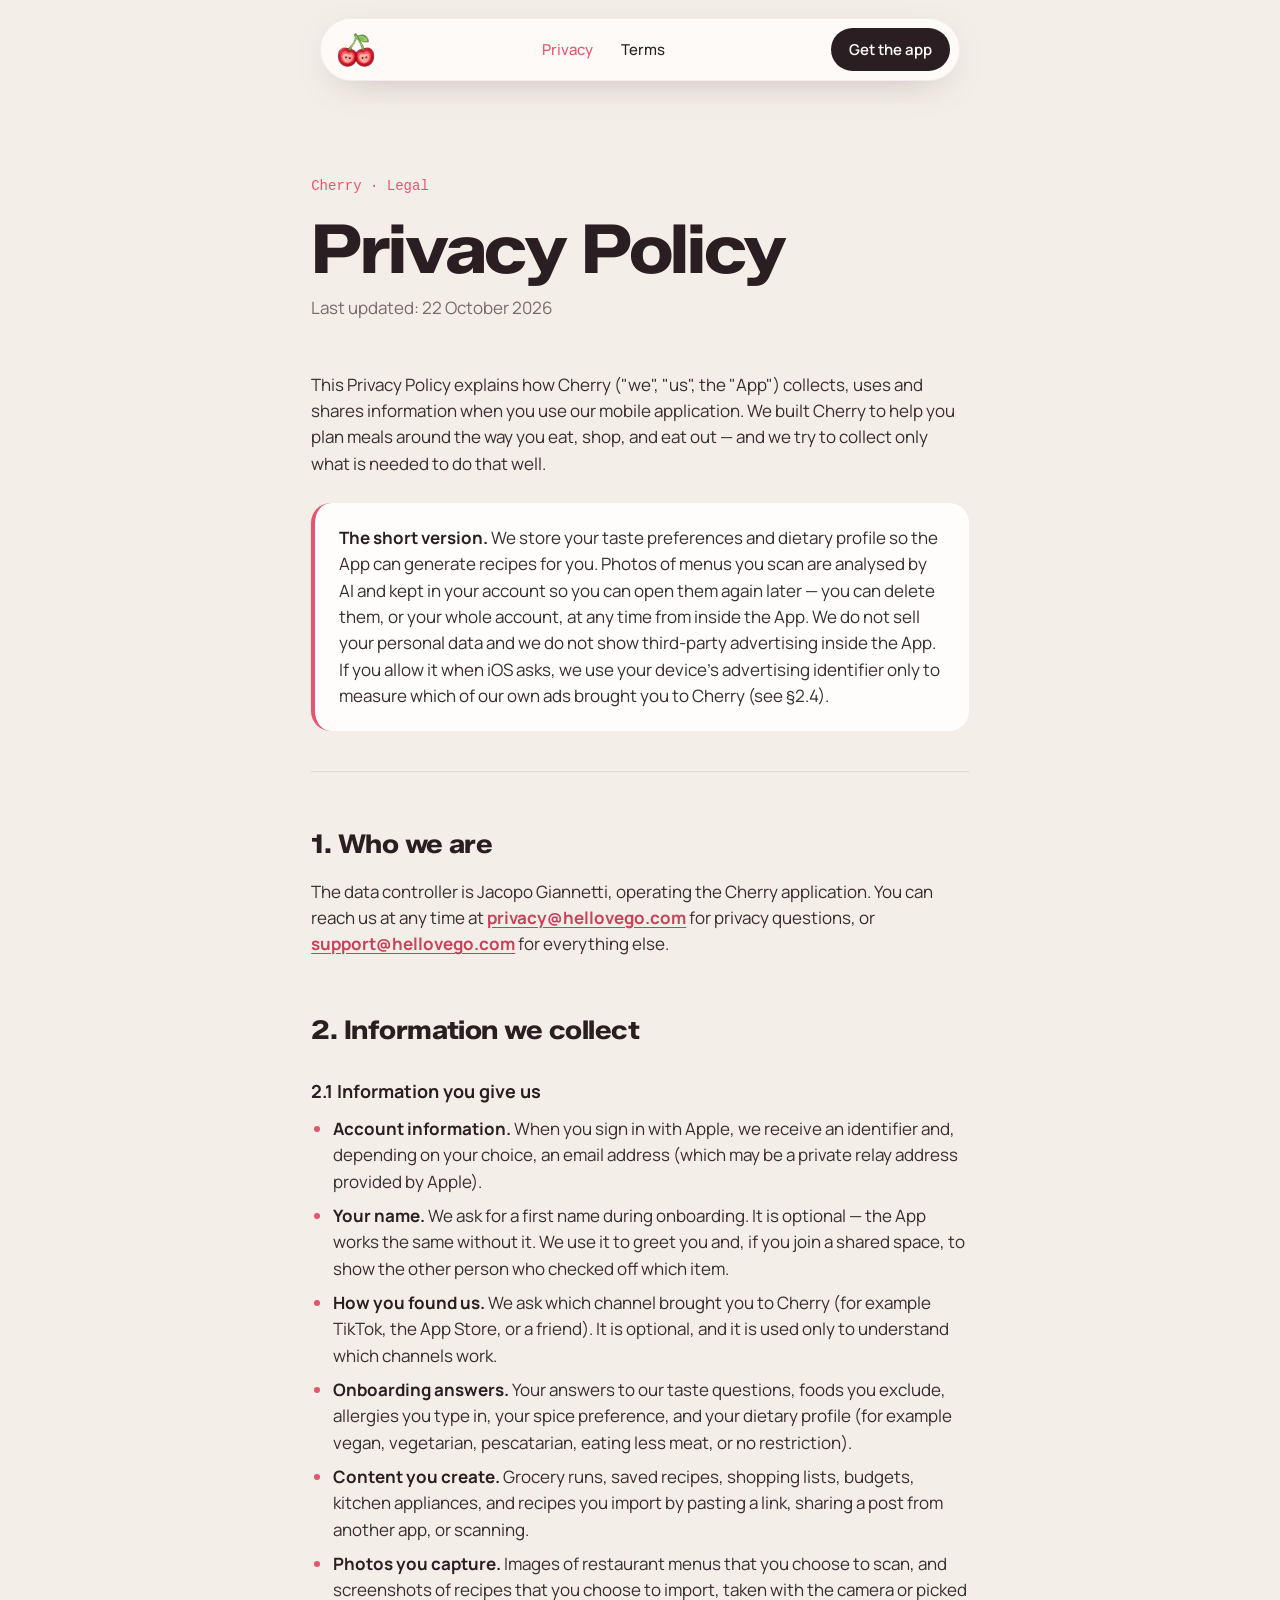
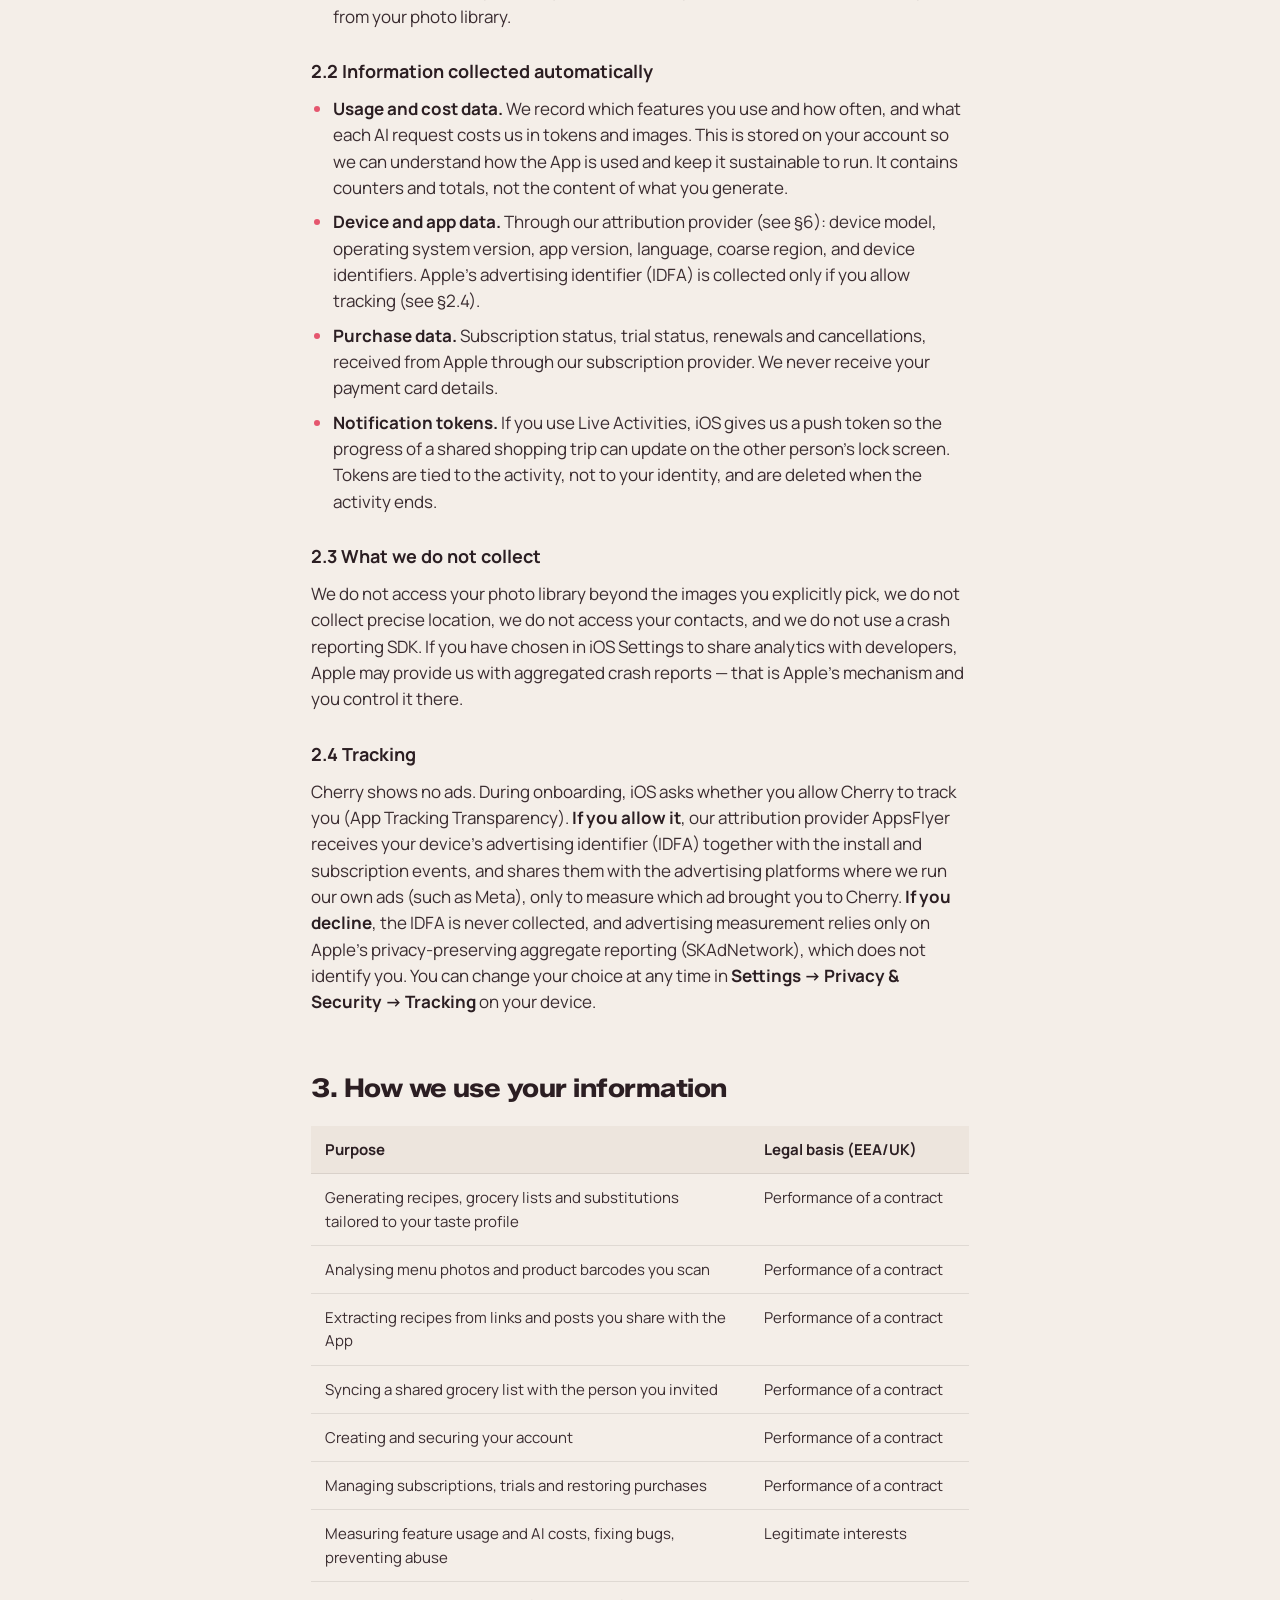
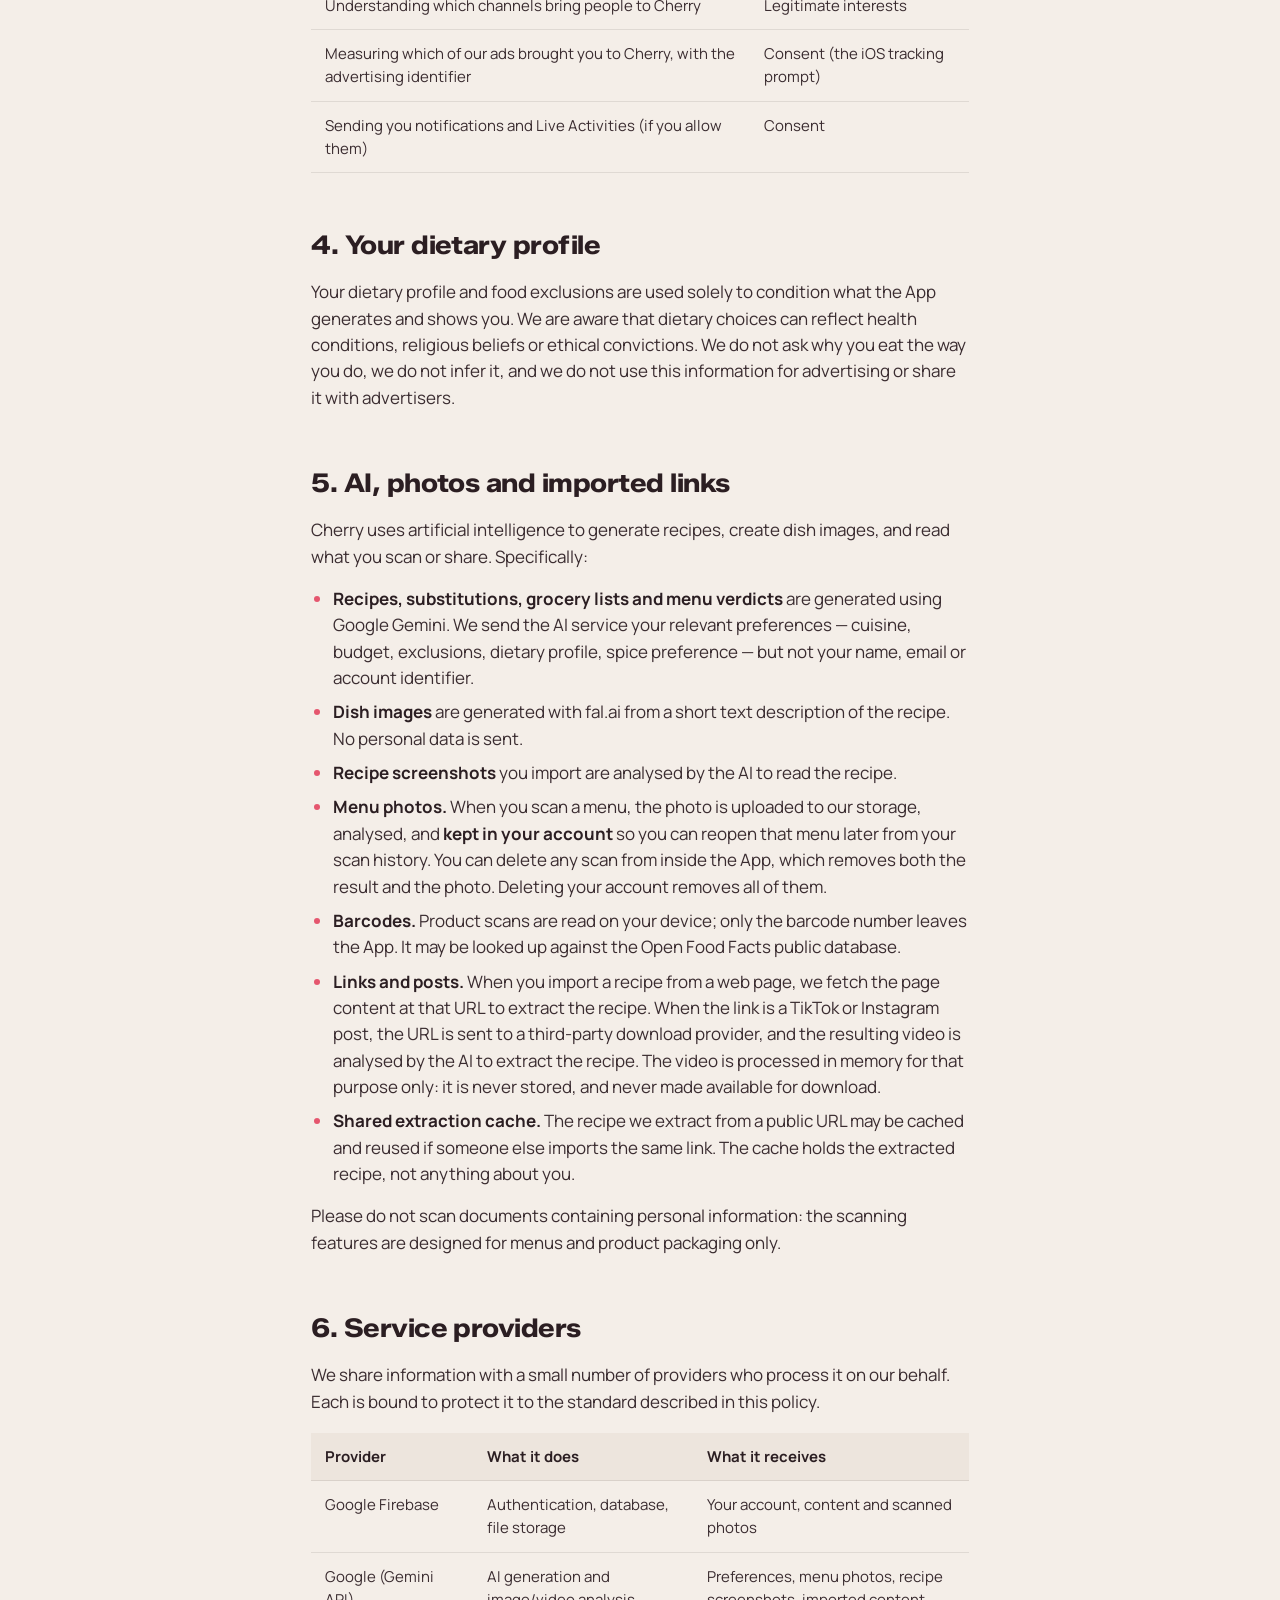
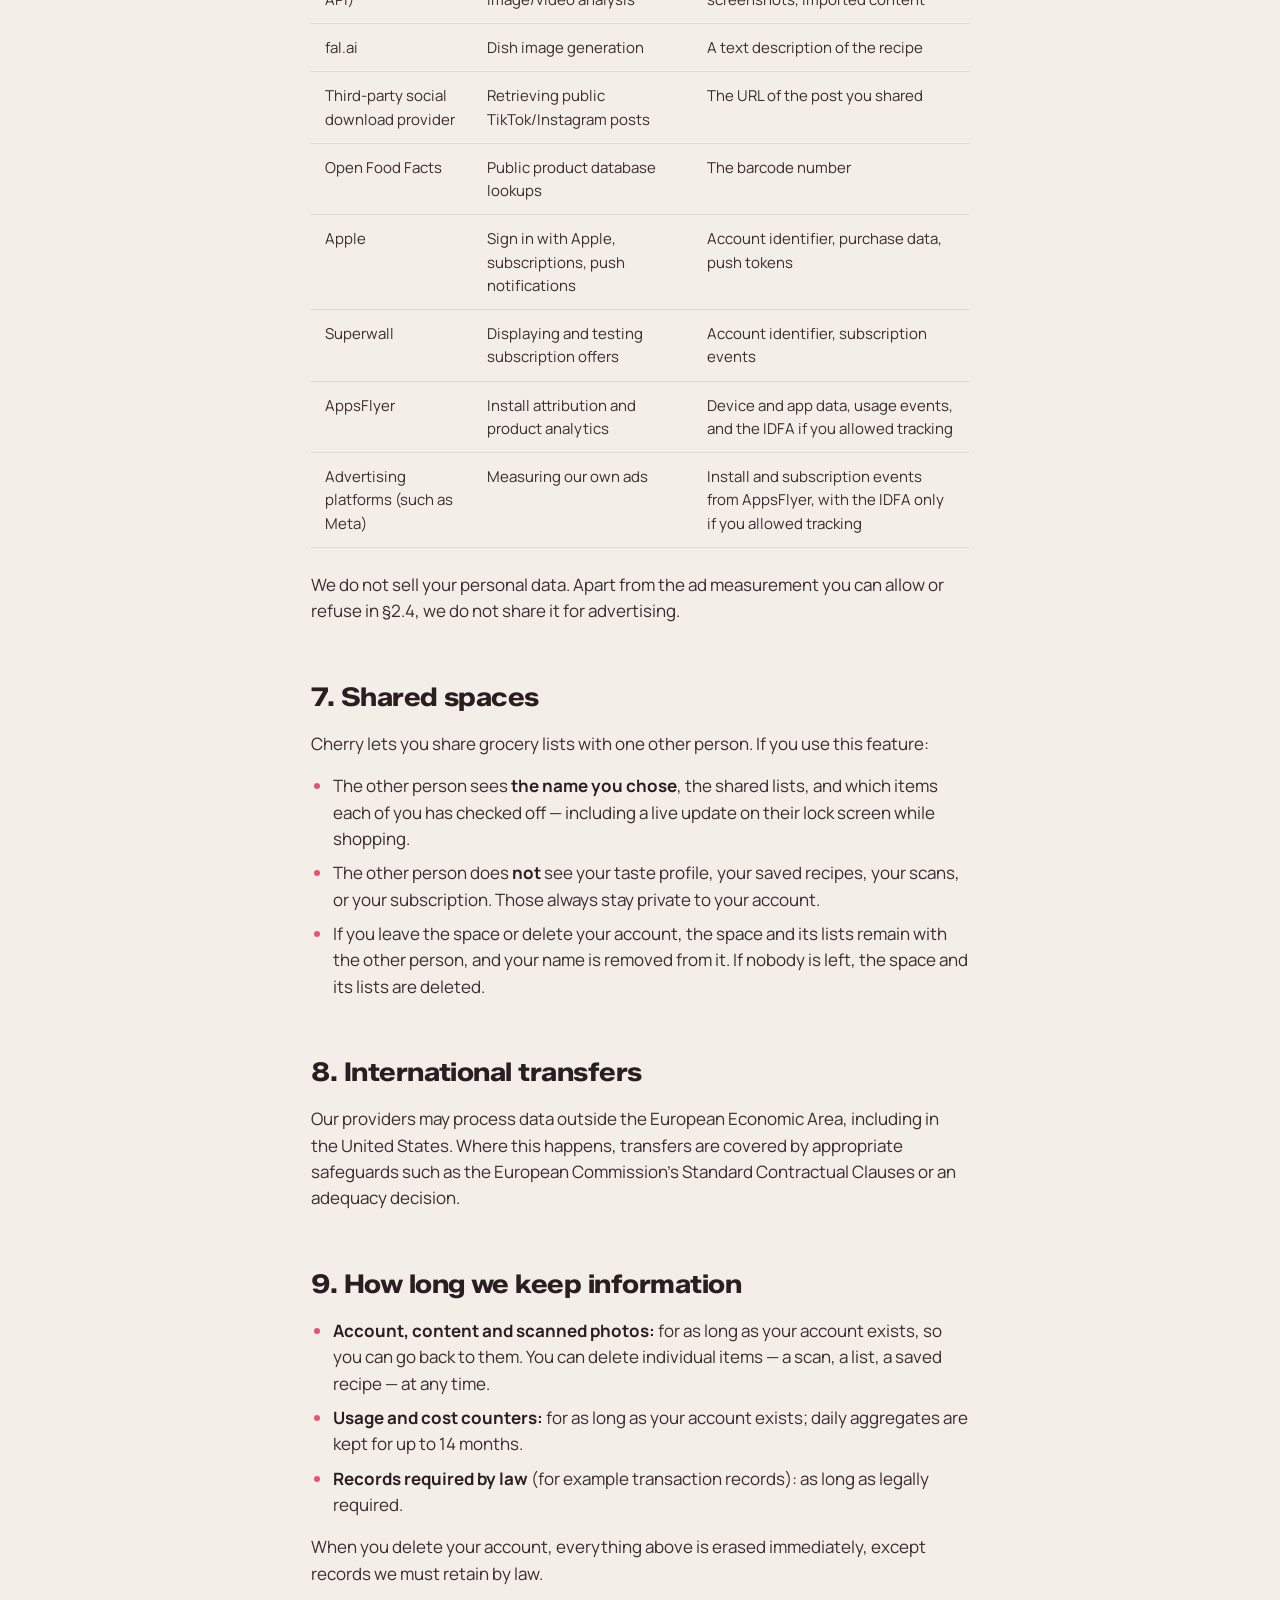
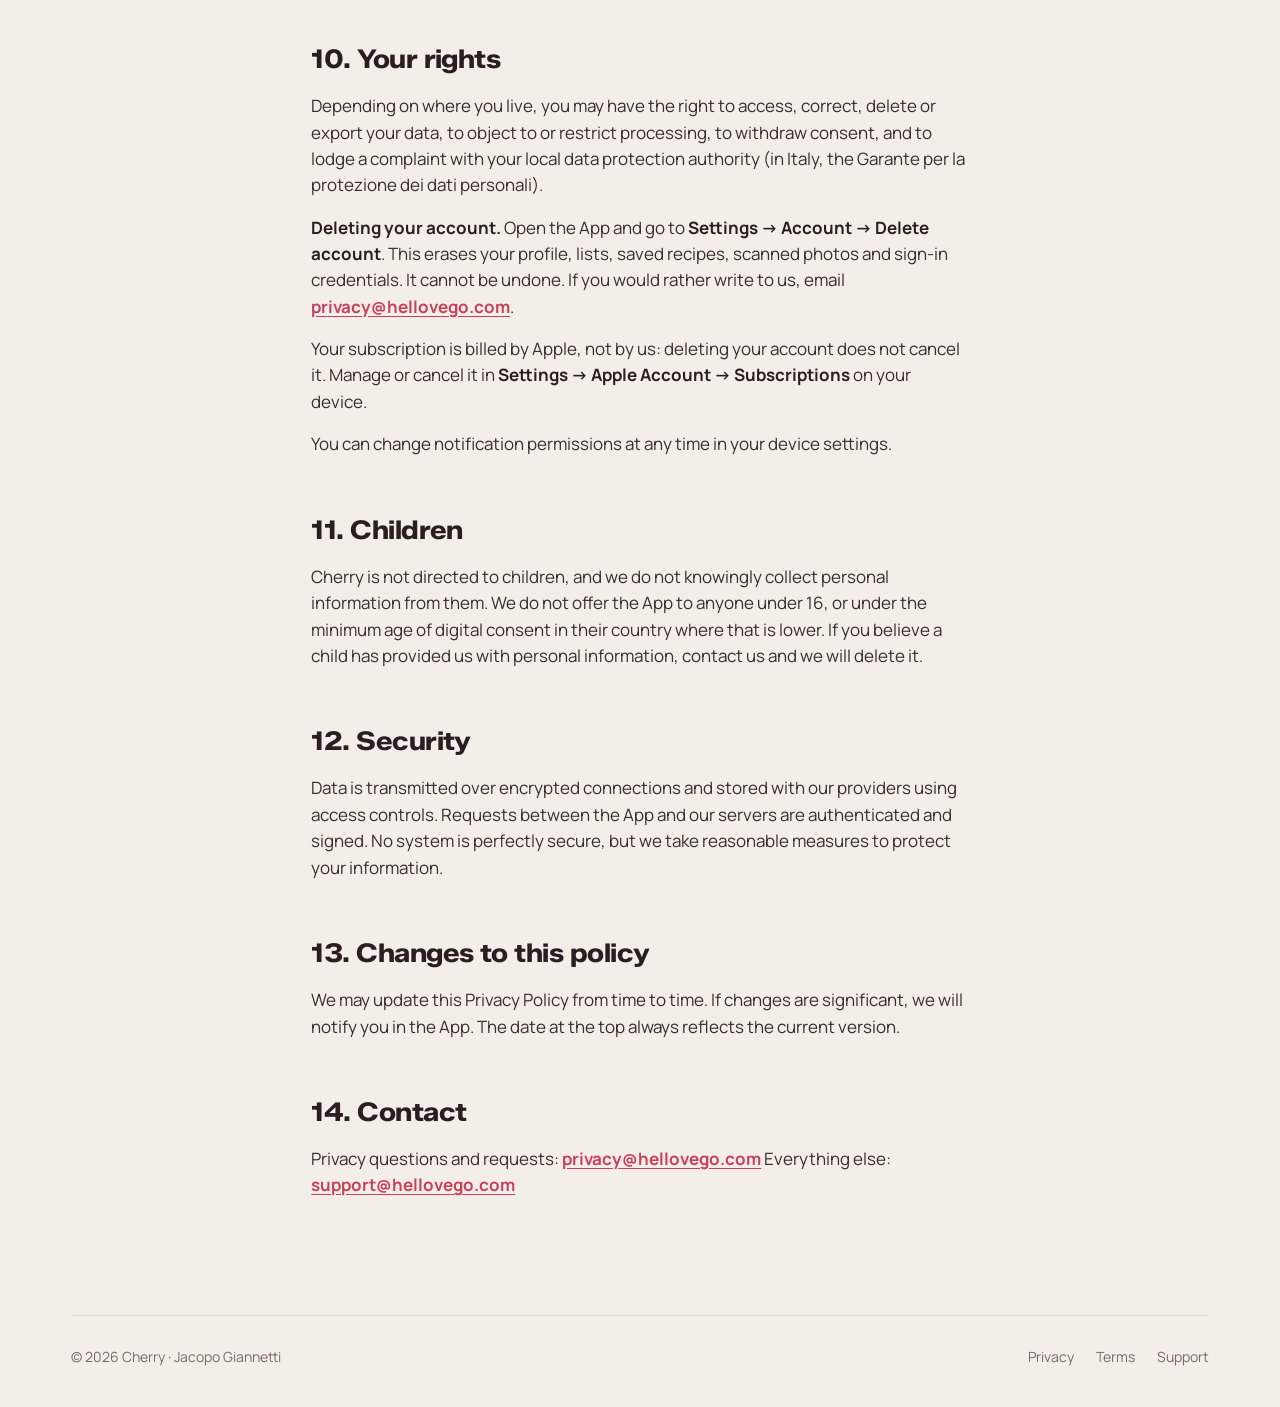
==== privacy/index.html @ acee26d6 "Privacy e termini di Cherry sul sito, con lo stile nuovo Co-authored-by: Cursor <cursoragent@cursor." ====
<!doctype html>
<html lang="en">
<head>
  <meta charset="utf-8">
  <meta name="viewport" content="width=device-width, initial-scale=1, viewport-fit=cover">
  <title>Privacy Policy — Cherry</title>
  <meta name="description" content="How Cherry collects, uses and protects your information. No ads in the app, no selling of personal data.">
  <meta name="theme-color" content="#F4EEE8">
  <link rel="icon" type="image/png" href="../assets/favicon.png">
  <link rel="apple-touch-icon" href="../assets/apple-touch-icon.png">
  <link rel="preconnect" href="https://fonts.googleapis.com">
  <link rel="preconnect" href="https://fonts.gstatic.com" crossorigin>
  <link href="https://fonts.googleapis.com/css2?family=Manrope:wght@400;500;600;700&family=Zalando+Sans+SemiExpanded:wght@600;700&display=swap" rel="stylesheet">
  <link rel="stylesheet" href="../styles.css">
</head>
<body class="legal-page">
  <header class="nav is-compact is-static">
    <a class="nav__brand" href="../" aria-label="Cherry, home">
      <img src="../assets/mascot.png" alt="" width="40" height="40">
    </a>
    <nav class="nav__links nav__links--always" aria-label="Legal">
      <a href="../privacy/" aria-current="page">Privacy</a>
      <a href="../terms/">Terms</a>
    </nav>
    <a class="btn btn--ink btn--sm" href="https://apps.apple.com/app/id6822337167">Get the app</a>
  </header>

  <main class="legal">
    <span class="legal__kicker">Cherry · Legal</span>
    <h1 class="h1">Privacy Policy</h1>
    <p class="legal__updated">Last updated: 22 October 2026</p>
    <div class="prose">
<p>This Privacy Policy explains how Cherry ("we", "us", the "App") collects, uses and shares information when you use our mobile application. We built Cherry to help you plan meals around the way you eat, shop, and eat out — and we try to collect only what is needed to do that well.</p>
<div class="callout"><strong>The short version.</strong> We store your taste preferences and dietary profile so the App can generate recipes for you. Photos of menus you scan are analysed by AI and kept in your account so you can open them again later — you can delete them, or your whole account, at any time from inside the App. We do not sell your personal data and we do not show third-party advertising inside the App. If you allow it when iOS asks, we use your device's advertising identifier only to measure which of our own ads brought you to Cherry (see §2.4).</div>
<hr>
<h2 id="1-who-we-are">1. Who we are</h2>
<p>The data controller is Jacopo Giannetti, operating the Cherry application. You can reach us at any time at <strong><a href="mailto:privacy@hellovego.com">privacy@hellovego.com</a></strong> for privacy questions, or <strong><a href="mailto:support@hellovego.com">support@hellovego.com</a></strong> for everything else.</p>
<h2 id="2-information-we-collect">2. Information we collect</h2>
<h3>2.1 Information you give us</h3>
<ul><li><strong>Account information.</strong> When you sign in with Apple, we receive an identifier and, depending on your choice, an email address (which may be a private relay address provided by Apple).</li><li><strong>Your name.</strong> We ask for a first name during onboarding. It is optional — the App works the same without it. We use it to greet you and, if you join a shared space, to show the other person who checked off which item.</li><li><strong>How you found us.</strong> We ask which channel brought you to Cherry (for example TikTok, the App Store, or a friend). It is optional, and it is used only to understand which channels work.</li><li><strong>Onboarding answers.</strong> Your answers to our taste questions, foods you exclude, allergies you type in, your spice preference, and your dietary profile (for example vegan, vegetarian, pescatarian, eating less meat, or no restriction).</li><li><strong>Content you create.</strong> Grocery runs, saved recipes, shopping lists, budgets, kitchen appliances, and recipes you import by pasting a link, sharing a post from another app, or scanning.</li><li><strong>Photos you capture.</strong> Images of restaurant menus that you choose to scan, and screenshots of recipes that you choose to import, taken with the camera or picked from your photo library.</li></ul>
<h3>2.2 Information collected automatically</h3>
<ul><li><strong>Usage and cost data.</strong> We record which features you use and how often, and what each AI request costs us in tokens and images. This is stored on your account so we can understand how the App is used and keep it sustainable to run. It contains counters and totals, not the content of what you generate.</li><li><strong>Device and app data.</strong> Through our attribution provider (see §6): device model, operating system version, app version, language, coarse region, and device identifiers. Apple's advertising identifier (IDFA) is collected only if you allow tracking (see §2.4).</li><li><strong>Purchase data.</strong> Subscription status, trial status, renewals and cancellations, received from Apple through our subscription provider. We never receive your payment card details.</li><li><strong>Notification tokens.</strong> If you use Live Activities, iOS gives us a push token so the progress of a shared shopping trip can update on the other person's lock screen. Tokens are tied to the activity, not to your identity, and are deleted when the activity ends.</li></ul>
<h3>2.3 What we do not collect</h3>
<p>We do not access your photo library beyond the images you explicitly pick, we do not collect precise location, we do not access your contacts, and we do not use a crash reporting SDK. If you have chosen in iOS Settings to share analytics with developers, Apple may provide us with aggregated crash reports — that is Apple's mechanism and you control it there.</p>
<h3>2.4 Tracking</h3>
<p>Cherry shows no ads. During onboarding, iOS asks whether you allow Cherry to track you (App Tracking Transparency). <strong>If you allow it</strong>, our attribution provider AppsFlyer receives your device's advertising identifier (IDFA) together with the install and subscription events, and shares them with the advertising platforms where we run our own ads (such as Meta), only to measure which ad brought you to Cherry. <strong>If you decline</strong>, the IDFA is never collected, and advertising measurement relies only on Apple's privacy-preserving aggregate reporting (SKAdNetwork), which does not identify you. You can change your choice at any time in <strong>Settings → Privacy &amp; Security → Tracking</strong> on your device.</p>
<h2 id="3-how-we-use-your-information">3. How we use your information</h2>
<table><thead><tr><th>Purpose</th><th>Legal basis (EEA/UK)</th></tr></thead><tbody><tr><td>Generating recipes, grocery lists and substitutions tailored to your taste profile</td><td>Performance of a contract</td></tr><tr><td>Analysing menu photos and product barcodes you scan</td><td>Performance of a contract</td></tr><tr><td>Extracting recipes from links and posts you share with the App</td><td>Performance of a contract</td></tr><tr><td>Syncing a shared grocery list with the person you invited</td><td>Performance of a contract</td></tr><tr><td>Creating and securing your account</td><td>Performance of a contract</td></tr><tr><td>Managing subscriptions, trials and restoring purchases</td><td>Performance of a contract</td></tr><tr><td>Measuring feature usage and AI costs, fixing bugs, preventing abuse</td><td>Legitimate interests</td></tr><tr><td>Understanding which channels bring people to Cherry</td><td>Legitimate interests</td></tr><tr><td>Measuring which of our ads brought you to Cherry, with the advertising identifier</td><td>Consent (the iOS tracking prompt)</td></tr><tr><td>Sending you notifications and Live Activities (if you allow them)</td><td>Consent</td></tr></tbody></table>
<h2 id="4-your-dietary-profile">4. Your dietary profile</h2>
<p>Your dietary profile and food exclusions are used solely to condition what the App generates and shows you. We are aware that dietary choices can reflect health conditions, religious beliefs or ethical convictions. We do not ask why you eat the way you do, we do not infer it, and we do not use this information for advertising or share it with advertisers.</p>
<h2 id="5-ai-photos-and-imported-links">5. AI, photos and imported links</h2>
<p>Cherry uses artificial intelligence to generate recipes, create dish images, and read what you scan or share. Specifically:</p>
<ul><li><strong>Recipes, substitutions, grocery lists and menu verdicts</strong> are generated using Google Gemini. We send the AI service your relevant preferences — cuisine, budget, exclusions, dietary profile, spice preference — but not your name, email or account identifier.</li><li><strong>Dish images</strong> are generated with fal.ai from a short text description of the recipe. No personal data is sent.</li><li><strong>Recipe screenshots</strong> you import are analysed by the AI to read the recipe.</li><li><strong>Menu photos.</strong> When you scan a menu, the photo is uploaded to our storage, analysed, and <strong>kept in your account</strong> so you can reopen that menu later from your scan history. You can delete any scan from inside the App, which removes both the result and the photo. Deleting your account removes all of them.</li><li><strong>Barcodes.</strong> Product scans are read on your device; only the barcode number leaves the App. It may be looked up against the Open Food Facts public database.</li><li><strong>Links and posts.</strong> When you import a recipe from a web page, we fetch the page content at that URL to extract the recipe. When the link is a TikTok or Instagram post, the URL is sent to a third-party download provider, and the resulting video is analysed by the AI to extract the recipe. The video is processed in memory for that purpose only: it is never stored, and never made available for download.</li><li><strong>Shared extraction cache.</strong> The recipe we extract from a public URL may be cached and reused if someone else imports the same link. The cache holds the extracted recipe, not anything about you.</li></ul>
<p>Please do not scan documents containing personal information: the scanning features are designed for menus and product packaging only.</p>
<h2 id="6-service-providers">6. Service providers</h2>
<p>We share information with a small number of providers who process it on our behalf. Each is bound to protect it to the standard described in this policy.</p>
<table><thead><tr><th>Provider</th><th>What it does</th><th>What it receives</th></tr></thead><tbody><tr><td>Google Firebase</td><td>Authentication, database, file storage</td><td>Your account, content and scanned photos</td></tr><tr><td>Google (Gemini API)</td><td>AI generation and image/video analysis</td><td>Preferences, menu photos, recipe screenshots, imported content</td></tr><tr><td>fal.ai</td><td>Dish image generation</td><td>A text description of the recipe</td></tr><tr><td>Third-party social download provider</td><td>Retrieving public TikTok/Instagram posts</td><td>The URL of the post you shared</td></tr><tr><td>Open Food Facts</td><td>Public product database lookups</td><td>The barcode number</td></tr><tr><td>Apple</td><td>Sign in with Apple, subscriptions, push notifications</td><td>Account identifier, purchase data, push tokens</td></tr><tr><td>Superwall</td><td>Displaying and testing subscription offers</td><td>Account identifier, subscription events</td></tr><tr><td>AppsFlyer</td><td>Install attribution and product analytics</td><td>Device and app data, usage events, and the IDFA if you allowed tracking</td></tr><tr><td>Advertising platforms (such as Meta)</td><td>Measuring our own ads</td><td>Install and subscription events from AppsFlyer, with the IDFA only if you allowed tracking</td></tr></tbody></table>
<p>We do not sell your personal data. Apart from the ad measurement you can allow or refuse in §2.4, we do not share it for advertising.</p>
<h2 id="7-shared-spaces">7. Shared spaces</h2>
<p>Cherry lets you share grocery lists with one other person. If you use this feature:</p>
<ul><li>The other person sees <strong>the name you chose</strong>, the shared lists, and which items each of you has checked off — including a live update on their lock screen while shopping.</li><li>The other person does <strong>not</strong> see your taste profile, your saved recipes, your scans, or your subscription. Those always stay private to your account.</li><li>If you leave the space or delete your account, the space and its lists remain with the other person, and your name is removed from it. If nobody is left, the space and its lists are deleted.</li></ul>
<h2 id="8-international-transfers">8. International transfers</h2>
<p>Our providers may process data outside the European Economic Area, including in the United States. Where this happens, transfers are covered by appropriate safeguards such as the European Commission's Standard Contractual Clauses or an adequacy decision.</p>
<h2 id="9-how-long-we-keep-information">9. How long we keep information</h2>
<ul><li><strong>Account, content and scanned photos:</strong> for as long as your account exists, so you can go back to them. You can delete individual items — a scan, a list, a saved recipe — at any time.</li><li><strong>Usage and cost counters:</strong> for as long as your account exists; daily aggregates are kept for up to 14 months.</li><li><strong>Records required by law</strong> (for example transaction records): as long as legally required.</li></ul>
<p>When you delete your account, everything above is erased immediately, except records we must retain by law.</p>
<h2 id="10-your-rights">10. Your rights</h2>
<p>Depending on where you live, you may have the right to access, correct, delete or export your data, to object to or restrict processing, to withdraw consent, and to lodge a complaint with your local data protection authority (in Italy, the Garante per la protezione dei dati personali).</p>
<p><strong>Deleting your account.</strong> Open the App and go to <strong>Settings → Account → Delete account</strong>. This erases your profile, lists, saved recipes, scanned photos and sign-in credentials. It cannot be undone. If you would rather write to us, email <strong><a href="mailto:privacy@hellovego.com">privacy@hellovego.com</a></strong>.</p>
<p>Your subscription is billed by Apple, not by us: deleting your account does not cancel it. Manage or cancel it in <strong>Settings → Apple Account → Subscriptions</strong> on your device.</p>
<p>You can change notification permissions at any time in your device settings.</p>
<h2 id="11-children">11. Children</h2>
<p>Cherry is not directed to children, and we do not knowingly collect personal information from them. We do not offer the App to anyone under 16, or under the minimum age of digital consent in their country where that is lower. If you believe a child has provided us with personal information, contact us and we will delete it.</p>
<h2 id="12-security">12. Security</h2>
<p>Data is transmitted over encrypted connections and stored with our providers using access controls. Requests between the App and our servers are authenticated and signed. No system is perfectly secure, but we take reasonable measures to protect your information.</p>
<h2 id="13-changes-to-this-policy">13. Changes to this policy</h2>
<p>We may update this Privacy Policy from time to time. If changes are significant, we will notify you in the App. The date at the top always reflects the current version.</p>
<h2 id="14-contact">14. Contact</h2>
<p>Privacy questions and requests: <strong><a href="mailto:privacy@hellovego.com">privacy@hellovego.com</a></strong> Everything else: <strong><a href="mailto:support@hellovego.com">support@hellovego.com</a></strong></p>
    </div>
  </main>

  <footer class="footer">
    <div class="footer__bottom footer__bottom--line">
      <span>© 2026 Cherry · Jacopo Giannetti</span>
      <nav aria-label="Legal">
        <a href="../privacy/">Privacy</a>
        <a href="../terms/">Terms</a>
        <a href="mailto:support@hellovego.com">Support</a>
      </nav>
    </div>
  </footer>
</body>
</html>
---- styles.css ----
/* Cherry: palette dell'app (Theme.swift), impaginazione pulita. */
:root {
  --paper: #F4EEE8;
  --paper-2: #EDE5DD;
  --white: #FFFDFB;
  --ink: #2B1E22;
  --ink-2: #3A2C30;
  --subtle: #7A686C;
  --line: rgba(43, 30, 34, .1);
  --cherry: #E5566E;
  --cherry-deep: #C9405A;
  --blush: #F8D9DC;
  --coral: #F4B3B6;
  --fit: #4FA36F;
  --fit-wash: #E3F2E8;
  --amber: #EE9A62;
  --butter: #FDE8D6;

  --display: "Zalando Sans SemiExpanded", "Manrope", ui-sans-serif, system-ui, sans-serif;
  --body: "Manrope", ui-sans-serif, system-ui, sans-serif;
  --mono: ui-monospace, "SF Mono", Menlo, monospace;

  /* Una curva per quasi tutto: entra veloce, atterra piano. */
  --ease: cubic-bezier(.2, .7, .1, 1);
  --ease-io: cubic-bezier(.65, 0, .35, 1);
  --quick: .25s;
  --std: .6s;
  --slow: 1s;

  --radius: 28px;
  --pad: clamp(20px, 4vw, 56px);
  --max: 1240px;
}

*, *::before, *::after { box-sizing: border-box; }
html { -webkit-text-size-adjust: 100%; }
html.lenis, html.lenis body { height: auto; }
.lenis.lenis-smooth { scroll-behavior: auto !important; }
body {
  margin: 0;
  background: var(--paper);
  color: var(--ink);
  font: 400 17px/1.55 var(--body);
  -webkit-font-smoothing: antialiased;
  overflow-x: hidden;
}
img { display: block; max-width: 100%; }
a { color: inherit; text-decoration: none; }
button { font: inherit; color: inherit; background: none; border: 0; cursor: pointer; }
ol, ul { list-style: none; margin: 0; padding: 0; }
h1, h2, h3, p, figure { margin: 0; }

.skip { position: absolute; left: -999px; top: 8px; background: var(--ink); color: var(--white); padding: 8px 14px; border-radius: 10px; z-index: 100; }
.skip:focus { left: 8px; }

/* ---------- tipografia ---------- */
.h1, .hero__title, .closer__title {
  font-family: var(--display);
  font-weight: 700;
  letter-spacing: -.035em;
  line-height: 1.02;
}
.h1 { font-size: clamp(38px, 5.6vw, 80px); }
.h2 { font-family: var(--display); font-weight: 700; letter-spacing: -.03em; line-height: 1.08; font-size: clamp(28px, 3.4vw, 48px); }

/* Testo spezzato in parole: ogni parola sale da dietro una maschera. */
[data-split] .w { display: inline-block; overflow: hidden; vertical-align: top; padding-bottom: .08em; margin-bottom: -.08em; }
[data-split] .w > span {
  display: inline-block;
  transform: translateY(105%);
  transition: transform var(--slow) var(--ease);
  transition-delay: calc(var(--i, 0) * 45ms + var(--d, 0s));
}
[data-split].is-in .w > span { transform: none; }

.reveal { opacity: 0; transform: translateY(28px); transition: opacity var(--std) var(--ease), transform var(--slow) var(--ease); transition-delay: var(--d, 0s); }
.reveal.is-in { opacity: 1; transform: none; }

/* ---------- bottoni ---------- */
.btn { display: inline-flex; align-items: center; gap: 8px; border-radius: 999px; font-weight: 600; transition: transform var(--quick) var(--ease), background var(--quick); }
.btn--ink { background: var(--ink); color: var(--white); }
.btn--ink:hover { background: var(--cherry); }
.btn--sm { padding: 10px 18px; font-size: 15px; }
.btn:active, .store:active { transform: scale(.97); }

.store {
  display: inline-flex; align-items: center; gap: 10px;
  background: var(--ink); color: var(--white);
  padding: 12px 22px 12px 18px; border-radius: 16px;
  transition: transform var(--quick) var(--ease), box-shadow var(--quick) var(--ease);
  box-shadow: 0 10px 30px -12px rgba(43, 30, 34, .55);
}
.store:hover { transform: translateY(-2px); box-shadow: 0 16px 36px -14px rgba(43, 30, 34, .6); }
.store svg { width: 26px; height: 26px; }
.store span { display: flex; flex-direction: column; font-weight: 700; font-size: 19px; line-height: 1.05; letter-spacing: -.01em; }
.store small { font-weight: 500; font-size: 11px; letter-spacing: .02em; opacity: .8; }
.store--light { background: var(--white); color: var(--ink); }
.store--sm { padding: 9px 16px 9px 13px; border-radius: 13px; }
.store--sm span { font-size: 16px; }

.link-arrow { font-weight: 600; display: inline-flex; gap: 8px; align-items: center; }
.link-arrow span { transition: transform var(--quick) var(--ease); }
.link-arrow:hover span { transform: translateX(4px); }

/* ---------- nav ---------- */
.nav {
  position: fixed; z-index: 50; top: 18px; left: 50%;
  width: min(calc(100% - 28px), var(--max));
  transform: translateX(-50%);
  display: flex; align-items: center; justify-content: space-between; gap: 18px;
  padding: 10px 10px 10px 16px;
  border-radius: 999px;
  transition: width .7s var(--ease), background .4s, box-shadow .4s, padding .5s var(--ease), transform .5s var(--ease);
}
.nav.is-compact {
  width: min(calc(100% - 28px), 640px);
  background: rgba(255, 253, 251, .82);
  -webkit-backdrop-filter: blur(16px) saturate(1.4);
  backdrop-filter: blur(16px) saturate(1.4);
  box-shadow: 0 10px 40px -18px rgba(43, 30, 34, .35), inset 0 0 0 1px rgba(43, 30, 34, .05);
}
.nav.is-hidden { transform: translate(-50%, -140%); }
.nav__brand { display: flex; align-items: center; gap: 10px; }
.nav__brand img { width: 40px; height: 40px; transition: transform .6s var(--ease); }
.nav__brand:hover img { transform: rotate(-10deg) scale(1.06); }
.nav__word {
  font-family: var(--display); font-weight: 700; font-size: 26px; letter-spacing: -.04em; color: var(--cherry);
  display: inline-block; overflow: hidden; white-space: nowrap; max-width: 140px;
  transition: max-width .6s var(--ease), opacity .4s;
}
.nav.is-compact .nav__word { max-width: 0; opacity: 0; }
.nav__links { display: flex; gap: 28px; font-weight: 500; font-size: 15px; }
.nav__links a { position: relative; }
.nav__links a::after { content: ""; position: absolute; left: 0; right: 0; bottom: -4px; height: 2px; border-radius: 2px; background: var(--cherry); transform: scaleX(0); transform-origin: right; transition: transform .35s var(--ease); }
.nav__links a:hover::after { transform: scaleX(1); transform-origin: left; }

/* ---------- hero ---------- */
.hero {
  position: relative;
  padding: clamp(130px, 18vh, 190px) var(--pad) 0;
  background: linear-gradient(180deg, #F2A5AF 0%, #F6C6C6 32%, #F7DCD6 58%, var(--paper) 86%);
  overflow: hidden;
}
.hero__pixels { position: absolute; inset: 0; pointer-events: none; }
.hero__pixels i {
  position: absolute; background: var(--paper);
  opacity: 0; transition: opacity 1.4s var(--ease-io);
}
.hero__pixels i.on { opacity: 1; }
.hero__inner { position: relative; max-width: 1000px; margin: 0 auto; text-align: center; }
.hero__title { font-size: clamp(44px, 7.4vw, 108px); }
.hero__title em { font-style: normal; color: var(--cherry-deep); }
.hero__lead { max-width: 560px; margin: 26px auto 0; font-size: clamp(17px, 1.4vw, 20px); color: var(--ink-2); }
.hero__cta { margin-top: 34px; display: flex; gap: 26px; align-items: center; justify-content: center; flex-wrap: wrap; }

.hero__stage { position: relative; margin: 70px auto 0; width: min(360px, 82vw); padding-bottom: 90px; }
.float-chip {
  position: absolute; z-index: 2; white-space: nowrap;
  background: var(--white); border-radius: 999px; padding: 10px 16px; font-weight: 600; font-size: 14px;
  box-shadow: 0 18px 40px -20px rgba(43, 30, 34, .45);
  animation: bob 6s var(--ease-io) infinite;
}
.float-chip--a { left: -150px; top: 22%; }
.float-chip--b { right: -170px; top: 52%; animation-delay: -3s; }
@keyframes bob { 0%, 100% { transform: translateY(0); } 50% { transform: translateY(-10px); } }

/* ---------- telefono ---------- */
.phone {
  position: relative; aspect-ratio: 9 / 19.2; width: 100%;
  border-radius: 48px; padding: 11px;
  background: #1D1517;
  box-shadow: 0 50px 90px -40px rgba(43, 30, 34, .55), inset 0 0 0 2px #3a2e31;
}
.phone__notch { position: absolute; z-index: 3; top: 22px; left: 50%; width: 30%; height: 26px; transform: translateX(-50%); background: #000; border-radius: 20px; }
.phone__screen { position: relative; height: 100%; border-radius: 38px; overflow: hidden; background: var(--white); }

/* mazzo dell'hero */
.deck { display: flex; flex-direction: column; padding: 62px 16px 18px; background: linear-gradient(180deg, #FFF7F5, var(--white)); }
.deck__top { display: flex; justify-content: space-between; align-items: baseline; padding: 0 4px 12px; }
.deck__eyebrow { font-family: var(--display); font-weight: 700; font-size: 20px; letter-spacing: -.03em; }
.deck__count { font-size: 13px; color: var(--subtle); }
.deck__count b { color: var(--cherry); }
.deck__cards { position: relative; flex: 1; }
.dcard {
  position: absolute; inset: 0;
  border-radius: 24px; overflow: hidden; background: var(--white);
  box-shadow: 0 18px 40px -22px rgba(43, 30, 34, .5);
  transform-origin: 50% 110%;
  transition: transform .7s var(--ease), opacity .7s var(--ease);
  will-change: transform;
}
.dcard img { width: 100%; height: 66%; object-fit: cover; }
.dcard__body { padding: 12px 14px; }
.dcard__title { font-weight: 700; font-size: 16px; line-height: 1.2; letter-spacing: -.01em; }
.dcard__meta { display: flex; gap: 10px; margin-top: 6px; font-size: 12.5px; color: var(--subtle); }
.dcard__meta b { color: var(--ink); font-weight: 600; }
.dcard__stamp {
  position: absolute; top: 18px; padding: 4px 10px; border-radius: 10px; font-weight: 800; font-size: 15px; letter-spacing: .06em;
  border: 2.5px solid currentColor; opacity: 0; transition: opacity .25s;
}
.dcard__stamp--yes { left: 16px; color: var(--fit); background: rgba(255,255,255,.85); transform: rotate(-12deg); }
.dcard__stamp--no { right: 16px; color: var(--cherry); background: rgba(255,255,255,.85); transform: rotate(12deg); }
.dcard.go-right .dcard__stamp--yes, .dcard.go-left .dcard__stamp--no { opacity: 1; }
.dcard.go-right { transform: translate(130%, -4%) rotate(18deg) !important; opacity: 0; }
.dcard.go-left { transform: translate(-130%, -4%) rotate(-18deg) !important; opacity: 0; }
.deck__budget { padding: 14px 4px 0; }
.deck__budget-row { display: flex; justify-content: space-between; font-size: 13px; color: var(--subtle); margin-bottom: 8px; }
.deck__budget-row b { color: var(--ink); }
.meter { height: 8px; border-radius: 8px; background: var(--blush); overflow: hidden; }
.meter i { display: block; height: 100%; width: 0; border-radius: 8px; background: linear-gradient(90deg, var(--amber), var(--cherry)); transition: width .8s var(--ease); }

/* ---------- cucine ---------- */
.cuisines { padding: 30px 0 110px; }
.cuisines__label { text-align: center; color: var(--subtle); font-weight: 500; margin-bottom: 28px; }
.marquee { overflow: hidden; padding: 7px 0; -webkit-mask-image: linear-gradient(90deg, transparent, #000 8%, #000 92%, transparent); mask-image: linear-gradient(90deg, transparent, #000 8%, #000 92%, transparent); }
.marquee__track { display: flex; gap: 14px; width: max-content; will-change: transform; }
.chip {
  display: flex; align-items: center; gap: 12px; flex: none;
  background: var(--white); border-radius: 999px; padding: 7px 22px 7px 7px;
  font-weight: 600; font-size: 16px;
  box-shadow: 0 1px 0 rgba(43, 30, 34, .04);
}
.chip img { width: 46px; height: 46px; border-radius: 50%; object-fit: cover; }
.chip small { display: block; font-weight: 500; font-size: 12.5px; color: var(--subtle); }
.chip--text { padding: 14px 24px 14px 16px; font-family: var(--display); font-size: 19px; letter-spacing: -.02em; background: transparent; box-shadow: inset 0 0 0 1px var(--line); }
.chip__emoji { font-size: 22px; }

/* ---------- problema (card scura) ---------- */
.problem { padding: 0 var(--pad); }
.problem__card {
  max-width: var(--max); margin: 0 auto; border-radius: var(--radius);
  background: var(--ink-2); color: var(--paper);
  padding: clamp(40px, 6vw, 88px);
}
.reveal-card { clip-path: inset(8% 4% 8% 4% round 40px); transition: clip-path 1.2s var(--ease); }
.reveal-card.is-in { clip-path: inset(0 0 0 0 round var(--radius)); }
.problem__head { max-width: 760px; }
.problem__lead { margin-top: 22px; font-size: 19px; color: rgba(244, 238, 232, .78); max-width: 620px; }
.problem__grid { display: grid; grid-template-columns: repeat(3, 1fr); gap: 20px; margin-top: 56px; }
.scene { border-radius: 22px; overflow: hidden; background: rgba(255, 255, 255, .05); }
.scene__img { aspect-ratio: 4 / 4.2; overflow: hidden; }
.scene__img img { width: 100%; height: 100%; object-fit: cover; transform: scale(1.12); transition: transform 1.6s var(--ease); }
.scene.is-in .scene__img img { transform: scale(1); }
.scene:hover .scene__img img { transform: scale(1.04); }
.scene figcaption { padding: 18px 20px 22px; color: rgba(244, 238, 232, .75); font-size: 15.5px; }
.scene figcaption b { display: block; color: var(--paper); font-size: 18px; margin-bottom: 4px; }

/* ---------- intestazioni di sezione ---------- */
.section-head { max-width: 900px; margin: 0 auto; text-align: center; padding: 0 var(--pad); }
.section-head--left { text-align: left; margin: 0; padding: 0; }
.section-head__lead { margin: 22px auto 0; max-width: 560px; font-size: 19px; color: var(--subtle); }
.section-head--left .section-head__lead { margin-left: 0; }

/* ---------- funzioni ---------- */
.features { padding: 160px 0 60px; }
.features__wrap {
  max-width: var(--max); margin: 90px auto 0; padding: 0 var(--pad);
  display: grid; grid-template-columns: minmax(300px, 400px) 1fr; gap: clamp(40px, 7vw, 120px);
}
.features__sticky { position: sticky; top: calc(50vh - min(41vh, 400px)); align-self: start; height: min(82vh, 800px); display: flex; align-items: center; }
.phone--feature { width: auto; height: 100%; max-width: 100%; }
.features__list { counter-reset: f; }
.feature {
  min-height: 78vh; display: flex; flex-direction: column; justify-content: center;
  padding: 40px 0; border-top: 1px solid var(--line);
  opacity: .28; transition: opacity .6s var(--ease);
}
.feature:first-child { border-top: 0; }
.feature.is-active { opacity: 1; }
.feature__num { font-family: var(--mono); color: var(--cherry); font-size: 14px; margin-bottom: 18px; }
.feature__title { font-family: var(--display); font-weight: 700; letter-spacing: -.03em; line-height: 1.08; font-size: clamp(28px, 3vw, 44px); max-width: 560px; margin-bottom: 20px; }
.feature p { max-width: 520px; font-size: 18px; color: var(--ink-2); }
.feature__note { margin-top: 14px; color: var(--subtle) !important; font-size: 16px !important; padding-left: 16px; border-left: 2px solid var(--coral); }
.feature__inline { display: none; }

/* schermi: uno sopra l'altro, si vede solo quello attivo */
.screen {
  position: absolute; inset: 0; padding: 60px 16px 18px;
  display: flex; flex-direction: column; gap: 10px;
  opacity: 0; transform: translateY(18px) scale(.98);
  transition: opacity .5s var(--ease), transform .7s var(--ease);
  pointer-events: none;
}
.screen.is-active { opacity: 1; transform: none; }
.screen__title { font-family: var(--display); font-weight: 700; font-size: 20px; letter-spacing: -.03em; padding: 0 4px; }
.screen__sub { font-size: 12.5px; color: var(--subtle); padding: 0 4px; margin-top: -6px; }

/* le righe entrano a cascata quando lo schermo diventa attivo */
.screen [data-step] { opacity: 0; transform: translateY(10px); transition: opacity .45s var(--ease), transform .55s var(--ease); }
.screen.is-active [data-step].on { opacity: 1; transform: none; }

/* 01 lista della spesa */
.aisle { font-size: 11px; font-weight: 700; letter-spacing: .08em; text-transform: uppercase; color: var(--subtle); padding: 6px 4px 0; }
.item { display: flex; align-items: center; gap: 10px; background: #FBF6F2; border-radius: 14px; padding: 9px 12px; font-size: 13.5px; }
.item__box { width: 18px; height: 18px; border-radius: 6px; border: 2px solid #D9CBC6; flex: none; position: relative; transition: background .3s, border-color .3s; }
.item__name { flex: 1; font-weight: 600; }
.item__q { color: var(--subtle); font-weight: 500; margin-left: 4px; }
.item__price { font-weight: 600; font-variant-numeric: tabular-nums; }
.item.swapped .item__name { color: var(--fit); }
.item__swap { font-size: 11px; color: var(--fit); font-weight: 700; margin-left: 6px; }
.total { margin-top: auto; display: flex; justify-content: space-between; align-items: center; background: var(--ink); color: var(--white); border-radius: 16px; padding: 12px 16px; font-size: 14px; }
.total b { font-size: 18px; font-variant-numeric: tabular-nums; }

/* 02 ricetta dai social */
.reel { position: relative; height: 150px; border-radius: 18px; overflow: hidden; flex: none; }
.reel img { width: 100%; height: 100%; object-fit: cover; }
.reel__badge { position: absolute; left: 10px; bottom: 10px; background: rgba(0,0,0,.6); color: #fff; font-size: 11.5px; font-weight: 600; padding: 5px 10px; border-radius: 999px; }
.reel__share { position: absolute; right: 10px; top: 10px; background: var(--white); border-radius: 999px; font-size: 11.5px; font-weight: 700; padding: 5px 10px; color: var(--cherry); }
.swap { display: grid; grid-template-columns: 1fr 18px 1fr; align-items: center; gap: 6px; background: #FBF6F2; border-radius: 14px; padding: 9px 10px; font-size: 12.5px; }
.swap__from { color: var(--subtle); text-decoration: line-through; text-decoration-color: rgba(229, 86, 110, .6); }
.swap__arrow { color: var(--cherry); text-align: center; }
.swap__to { font-weight: 700; color: var(--ink); }
.swap__to.flip { animation: flip .5s var(--ease); }
.swap__why { grid-column: 1 / -1; font-size: 11px; color: var(--fit); font-weight: 600; }
@keyframes flip { from { opacity: 0; transform: translateY(6px); } to { opacity: 1; transform: none; } }
.swap.same { grid-template-columns: 1fr auto; }
.swap.same .swap__to { font-weight: 600; }
.ok { color: var(--fit); font-size: 11px; font-weight: 700; }
.saved { margin-top: auto; text-align: center; background: var(--cherry); color: #fff; font-weight: 700; border-radius: 16px; padding: 12px; font-size: 14px; }

/* 03 menu */
.menu-paper { position: relative; flex: none; height: 200px; border-radius: 16px; background: #FBF3E6; padding: 14px 16px; overflow: hidden; font-size: 11.5px; }
.menu-paper h4 { margin: 0 0 8px; font-family: Georgia, serif; font-size: 15px; text-align: center; letter-spacing: .08em; }
.menu-line { display: flex; justify-content: space-between; padding: 4px 0; border-bottom: 1px dotted rgba(43,30,34,.2); color: var(--ink-2); }
.menu-line.hit-ok { background: linear-gradient(90deg, rgba(79,163,111,.18), transparent); }
.menu-line.hit-tweak { background: linear-gradient(90deg, rgba(238,154,98,.22), transparent); }
.beam { position: absolute; left: 0; right: 0; height: 40px; top: -40px; background: linear-gradient(180deg, transparent, rgba(229, 86, 110, .28), transparent); border-bottom: 2px solid var(--cherry); }
.screen.is-active .beam { animation: beam 2.2s var(--ease-io) infinite; }
@keyframes beam { 0% { top: -40px; } 100% { top: 100%; } }
.verdict { border-radius: 14px; padding: 10px 12px; font-size: 12.5px; }
.verdict h5 { margin: 0 0 4px; font-size: 11px; letter-spacing: .08em; text-transform: uppercase; }
.verdict--ok { background: var(--fit-wash); }
.verdict--ok h5 { color: var(--fit); }
.verdict--tweak { background: var(--butter); }
.verdict--tweak h5 { color: #B5652E; }
.verdict p { display: flex; justify-content: space-between; font-weight: 600; }
.say { margin-top: 6px; font-size: 12px; background: var(--white); border-radius: 10px; padding: 7px 9px; color: var(--ink-2); }
.say b { color: #B5652E; font-size: 10px; letter-spacing: .08em; display: block; }

/* 04 barcode */
.viewfinder { position: relative; flex: none; height: 230px; border-radius: 20px; background: #1E1719; display: grid; place-items: center; overflow: hidden; }
.pack { width: 62%; height: 78%; border-radius: 12px; background: linear-gradient(160deg, #F3C77E, #E89A4E); display: flex; flex-direction: column; justify-content: space-between; padding: 14px; color: #5A2E12; font-weight: 800; font-size: 15px; }
.barcode { height: 46px; border-radius: 4px; background: #fff repeating-linear-gradient(90deg, #111 0 2px, transparent 2px 4px, #111 4px 5px, transparent 5px 8px, #111 8px 11px, transparent 11px 12px); background-clip: content-box; padding: 6px; }
.corner { position: absolute; width: 26px; height: 26px; border: 3px solid #fff; }
.corner--tl { top: 18px; left: 18px; border-right: 0; border-bottom: 0; border-radius: 8px 0 0 0; }
.corner--tr { top: 18px; right: 18px; border-left: 0; border-bottom: 0; border-radius: 0 8px 0 0; }
.corner--bl { bottom: 18px; left: 18px; border-right: 0; border-top: 0; border-radius: 0 0 0 8px; }
.corner--br { bottom: 18px; right: 18px; border-left: 0; border-top: 0; border-radius: 0 0 8px 0; }
.laser { position: absolute; left: 14%; right: 14%; height: 2px; background: var(--cherry); box-shadow: 0 0 12px 2px var(--cherry); top: 50%; }
.screen.is-active .laser { animation: laser 1.6s var(--ease-io) infinite alternate; }
@keyframes laser { from { top: 30%; } to { top: 74%; } }
.answer { border-radius: 16px; padding: 14px; background: #FCE6E9; }
.answer__head { display: flex; align-items: center; gap: 10px; font-weight: 800; font-size: 15px; color: var(--cherry-deep); }
.answer__icon { width: 26px; height: 26px; border-radius: 50%; background: var(--cherry); color: #fff; display: grid; place-items: center; font-size: 14px; }
.answer p { font-size: 12.5px; color: var(--ink-2); margin-top: 8px; line-height: 1.5; }
.answer mark { background: rgba(229, 86, 110, .22); color: var(--cherry-deep); border-radius: 4px; padding: 0 3px; font-weight: 700; }

/* 05 insieme */
/* L'isola nasce dalla tacca e si allarga, come la Live Activity vera. */
.screen .island {
  position: absolute; z-index: 4; top: 11px; left: 50%; height: 26px; width: 30%;
  transform: translateX(-50%); opacity: 1;
  background: #000; color: #fff; border-radius: 999px; padding: 0 12px 0 4px;
  display: flex; align-items: center; gap: 8px; font-size: 11.5px; font-weight: 600; white-space: nowrap; overflow: hidden;
  transition: width .8s var(--ease), height .8s var(--ease);
}
.screen.is-active .island.on { width: 80%; height: 30px; transform: translateX(-50%); }
.island > span:not(.island__ring) { opacity: 0; transition: opacity .3s .45s; }
.island.on > span { opacity: 1; }
.island__ring { flex: none; width: 20px; height: 20px; border-radius: 50%; background: conic-gradient(var(--cherry) calc(var(--p, 0) * 1%), #333 0); }
.island span:last-child { margin-left: auto; color: #aaa; }
.people { display: flex; gap: 8px; align-items: center; font-size: 12.5px; color: var(--subtle); padding: 0 4px; }
.avatar { width: 28px; height: 28px; border-radius: 50%; display: grid; place-items: center; font-weight: 800; font-size: 12px; color: #fff; }
.avatar--a { background: var(--cherry); }
.avatar--b { background: var(--fit); margin-left: -14px; box-shadow: 0 0 0 2px var(--white); }
.item.ticked .item__box { background: var(--fit); border-color: var(--fit); }
.item.ticked .item__box::after { content: ""; position: absolute; left: 5px; top: 1px; width: 4px; height: 9px; border: solid #fff; border-width: 0 2px 2px 0; transform: rotate(45deg); }
.item.ticked .item__name { text-decoration: line-through; color: var(--subtle); }
.item__who { font-size: 10.5px; font-weight: 700; padding: 2px 7px; border-radius: 999px; opacity: 0; transition: opacity .3s; }
.item.ticked .item__who { opacity: 1; }
.item__who--a { background: var(--blush); color: var(--cherry-deep); }
.item__who--b { background: var(--fit-wash); color: var(--fit); }
.toast { margin-top: auto; background: var(--ink); color: #fff; border-radius: 14px; padding: 10px 14px; font-size: 12.5px; display: flex; gap: 8px; align-items: center; }

/* ---------- come funziona ---------- */
.how { padding: 150px var(--pad) 40px; }
.steps { position: relative; max-width: var(--max); margin: 80px auto 0; display: grid; grid-template-columns: repeat(5, 1fr); gap: 26px; }
.steps__line { position: absolute; left: 10px; right: 10px; top: 9px; height: 2px; background: var(--line); z-index: 0; }
.steps__line i { display: block; height: 100%; width: 100%; background: var(--cherry); transform: scaleX(0); transform-origin: left; }
.step { position: relative; z-index: 1; padding-top: 44px; }
.step__dot { position: absolute; top: 0; left: 0; width: 20px; height: 20px; border-radius: 50%; background: var(--paper); border: 2px solid #D5C7C1; transition: background .4s, border-color .4s, transform .5s var(--ease); }
.step.is-lit .step__dot { background: var(--cherry); border-color: var(--cherry); transform: scale(1.15); box-shadow: 0 0 0 6px rgba(229, 86, 110, .15); }
.step__n { font-family: var(--display); font-weight: 700; font-size: 64px; line-height: 1; letter-spacing: -.05em; color: transparent; -webkit-text-stroke: 1.5px rgba(43, 30, 34, .22); display: block; margin-bottom: 14px; transition: color .5s, -webkit-text-stroke-color .5s; }
.step.is-lit .step__n { color: var(--ink); -webkit-text-stroke-color: transparent; }
.step h3 { font-weight: 700; font-size: 19px; letter-spacing: -.01em; margin-bottom: 8px; }
.step p { color: var(--subtle); font-size: 15.5px; }

/* ---------- numeri ---------- */
.numbers { padding: 150px var(--pad) 40px; }
.numbers__grid { max-width: var(--max); margin: 70px auto 0; display: grid; grid-template-columns: repeat(4, 1fr); gap: 20px; }
.num { background: var(--white); border-radius: var(--radius); padding: 34px 30px 36px; }
.num h3 { font-family: var(--display); font-weight: 700; font-size: clamp(64px, 7vw, 108px); line-height: .95; letter-spacing: -.07em; color: var(--ink); display: flex; align-items: baseline; gap: 6px; }
.num h3 small { font-size: .32em; letter-spacing: -.02em; color: var(--cherry); }
.num p { margin-top: 18px; color: var(--subtle); font-size: 16px; }

/* ---------- per chi ---------- */
.who { padding: 150px var(--pad) 40px; }
.who__grid { max-width: var(--max); margin: 70px auto 0; display: grid; grid-template-columns: repeat(4, 1fr); gap: 20px; }
.who__card { border-radius: var(--radius); padding: 30px; border: 1px solid var(--line); transition: background .4s var(--ease), transform .5s var(--ease); }
.who__card:hover { background: var(--white); transform: translateY(-4px); }
.who__emoji { font-size: 34px; display: block; margin-bottom: 30px; }
.who__card p { font-weight: 600; font-size: 18px; line-height: 1.4; }

/* ---------- chiusura ---------- */
.closer { padding: 150px var(--pad) 0; }
.closer__inner {
  position: relative; max-width: var(--max); margin: 0 auto; border-radius: var(--radius);
  background: linear-gradient(160deg, #EE7B8D, var(--cherry) 45%, var(--cherry-deep));
  color: var(--white); text-align: center; padding: clamp(60px, 8vw, 110px) var(--pad);
  overflow: hidden;
}
.closer__inner::before, .closer__inner::after { content: ""; position: absolute; border-radius: 50%; background: rgba(255, 255, 255, .12); animation: drift 14s var(--ease-io) infinite alternate; }
.closer__inner::before { width: 420px; height: 420px; left: -120px; top: -160px; }
.closer__inner::after { width: 300px; height: 300px; right: -80px; bottom: -120px; animation-delay: -7s; }
@keyframes drift { to { transform: translate(40px, 30px) scale(1.08); } }
.closer__mascot { position: relative; width: 150px; height: 150px; margin: 0 auto 26px; animation: hop 3.2s var(--ease-io) infinite; filter: drop-shadow(0 20px 26px rgba(80, 10, 25, .35)); }
@keyframes hop { 0%, 100% { transform: translateY(0) rotate(-3deg); } 50% { transform: translateY(-14px) rotate(3deg); } }
.closer__title { position: relative; font-size: clamp(40px, 6.4vw, 92px); max-width: 900px; margin: 0 auto 40px; }
.closer .store { position: relative; }

/* ---------- FAQ ---------- */
.faq { max-width: var(--max); margin: 0 auto; padding: 150px var(--pad); display: grid; grid-template-columns: 1fr 1.5fr; gap: 60px; align-items: start; }
.faq .section-head { position: sticky; top: 120px; }
.qa { border-bottom: 1px solid var(--line); }
.qa h3 { font: inherit; }
.qa button { width: 100%; text-align: left; display: flex; justify-content: space-between; align-items: center; gap: 20px; padding: 26px 0; font-weight: 700; font-size: clamp(18px, 1.6vw, 22px); letter-spacing: -.01em; }
.qa__icon { position: relative; flex: none; width: 34px; height: 34px; border-radius: 50%; background: var(--white); transition: background .3s, transform .5s var(--ease); }
.qa__icon::before, .qa__icon::after { content: ""; position: absolute; left: 50%; top: 50%; width: 12px; height: 2px; background: var(--ink); border-radius: 2px; transform: translate(-50%, -50%); transition: transform .5s var(--ease), background .3s; }
.qa__icon::after { transform: translate(-50%, -50%) rotate(90deg); }
.qa.is-open .qa__icon { background: var(--cherry); transform: rotate(180deg); }
.qa.is-open .qa__icon::before, .qa.is-open .qa__icon::after { background: #fff; }
.qa.is-open .qa__icon::after { transform: translate(-50%, -50%) rotate(0deg); }
.qa__body { display: grid; grid-template-rows: 0fr; transition: grid-template-rows .55s var(--ease); }
.qa.is-open .qa__body { grid-template-rows: 1fr; }
.qa__body > div { overflow: hidden; }
.qa__body p { padding-bottom: 26px; color: var(--subtle); max-width: 640px; }

/* ---------- footer ---------- */
.footer { max-width: var(--max); margin: 0 auto; padding: 0 var(--pad) 40px; }
.footer__top { display: flex; justify-content: space-between; align-items: center; padding: 40px 0; border-top: 1px solid var(--line); }
.footer__bottom { display: flex; justify-content: space-between; color: var(--subtle); font-size: 14px; }
.footer__bottom nav { display: flex; gap: 22px; }
.footer__bottom a:hover { color: var(--cherry); }

/* ---------- responsive ---------- */
@media (max-width: 1020px) {
  .float-chip { display: none; }
  .problem__grid { grid-template-columns: 1fr; }
  .scene { display: grid; grid-template-columns: 140px 1fr; align-items: center; }
  .scene__img { aspect-ratio: 1; height: 100%; }
  .features__wrap { grid-template-columns: 1fr; }
  .features__sticky { display: none; }
  .feature { opacity: 1; min-height: 0; padding: 56px 0; }
  .feature__inline { display: block; margin-top: 34px; width: min(300px, 78vw); }
  .feature__inline .phone { margin: 0 auto 0 0; }
  .steps { grid-template-columns: 1fr; gap: 34px; padding-left: 40px; }
  .steps__line { left: 9px; right: auto; top: 10px; bottom: 10px; width: 2px; height: auto; }
  .steps__line i { transform: scaleY(0); transform-origin: top; }
  .step { padding-top: 0; }
  .step__dot { left: -40px; top: 6px; }
  .step__n { font-size: 44px; }
  .numbers__grid, .who__grid { grid-template-columns: repeat(2, 1fr); }
  .faq { grid-template-columns: 1fr; gap: 30px; }
  .faq .section-head { position: static; }
}
@media (max-width: 720px) {
  body { font-size: 16px; }
  .nav__links { display: none; }
  .nav { top: 12px; }
  .hero__cta { flex-direction: column; gap: 18px; }
  .scene { grid-template-columns: 110px 1fr; }
  .scene figcaption { padding: 14px 16px; font-size: 14px; }
  .numbers__grid, .who__grid { grid-template-columns: 1fr; }
  .footer__top { flex-direction: column; gap: 24px; align-items: flex-start; }
  .footer__bottom { flex-direction: column; gap: 14px; }
}

/* ---------- pagine legali ---------- */
.legal-page .nav.is-static { position: sticky; top: 18px; transform: none; margin: 18px auto 0; left: auto; }
.nav__links--always { display: flex !important; }
.nav__links a[aria-current="page"] { color: var(--cherry); }
.legal { max-width: 760px; margin: 0 auto; padding: 90px var(--pad) 100px; }
.legal__kicker { font-family: var(--mono); color: var(--cherry); font-size: 14px; }
.legal .h1 { margin: 16px 0 12px; font-size: clamp(40px, 6vw, 68px); }
.legal__updated { color: var(--subtle); margin-bottom: 50px; }
.prose { font-size: 17px; color: var(--ink-2); }
.prose h2 { font-family: var(--display); font-weight: 700; letter-spacing: -.02em; font-size: 26px; color: var(--ink); margin: 52px 0 14px; scroll-margin-top: 110px; }
.prose h3 { font-weight: 700; font-size: 18px; color: var(--ink); margin: 28px 0 10px; }
.prose p, .prose ul { margin: 0 0 16px; }
.prose ul { padding-left: 22px; list-style: disc; }
.prose li { margin-bottom: 8px; }
.prose li::marker { color: var(--cherry); }
.prose a { color: var(--cherry-deep); text-decoration: underline; text-underline-offset: 3px; }
.prose strong { color: var(--ink); }
.prose hr { border: 0; border-top: 1px solid var(--line); margin: 40px 0; }
.prose .callout { background: var(--white); border-radius: 20px; padding: 22px 24px; margin: 26px 0; border-left: 4px solid var(--cherry); }
.prose table { width: 100%; border-collapse: collapse; margin: 18px 0 24px; font-size: 15px; display: block; overflow-x: auto; }
.prose th, .prose td { text-align: left; padding: 12px 14px; border-bottom: 1px solid var(--line); vertical-align: top; }
.prose th { font-weight: 700; color: var(--ink); background: var(--paper-2); }
.prose .fine { color: var(--subtle); font-size: 14px; margin-top: 40px; }
.footer__bottom--line { border-top: 1px solid var(--line); padding-top: 30px; }
@media (max-width: 720px) {
  .legal-page .nav .btn { display: none; }
  .legal-page .nav { width: calc(100% - 28px); }
}

/* Chi ha chiesto meno movimento vede tutto subito, fermo. */
@media (prefers-reduced-motion: reduce) {
  *, *::before, *::after { animation: none !important; transition: none !important; }
  .reveal, [data-split] .w > span, .screen [data-step] { opacity: 1 !important; transform: none !important; }
  .reveal-card { clip-path: none; }
}
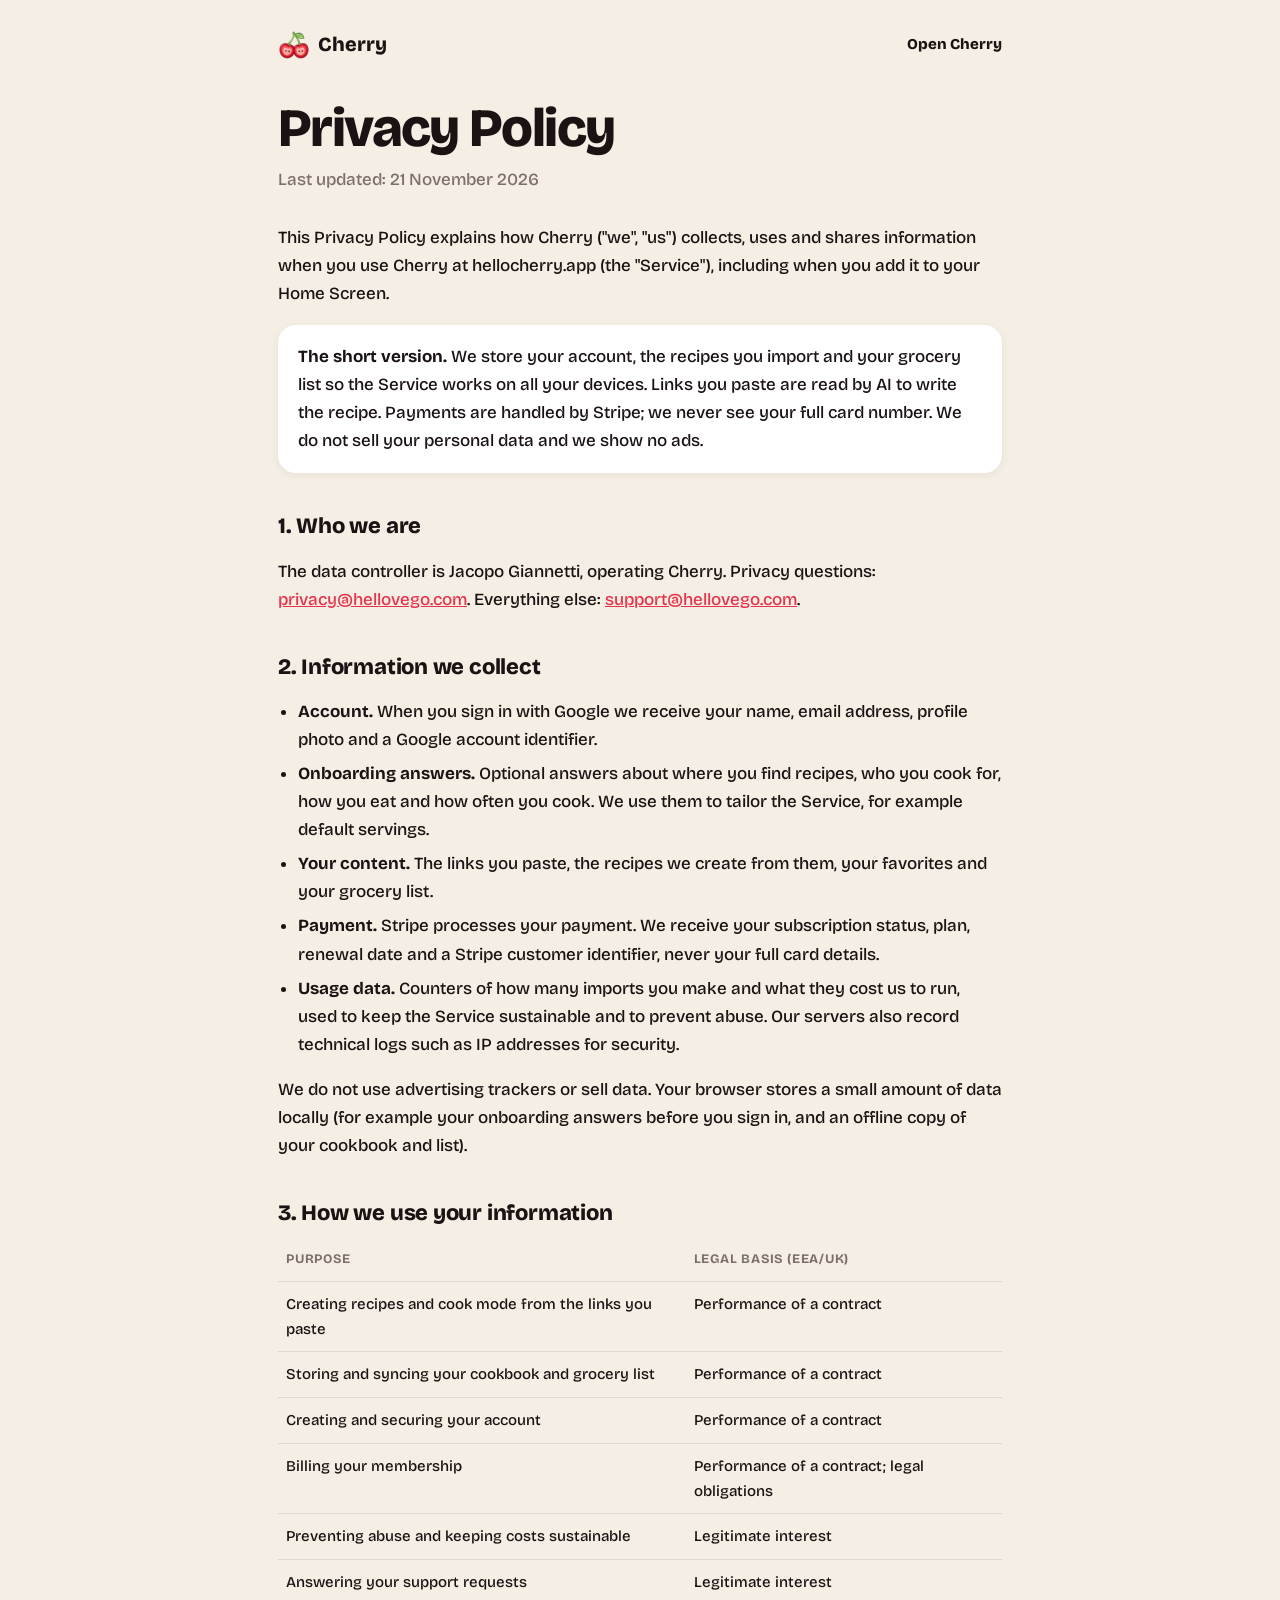
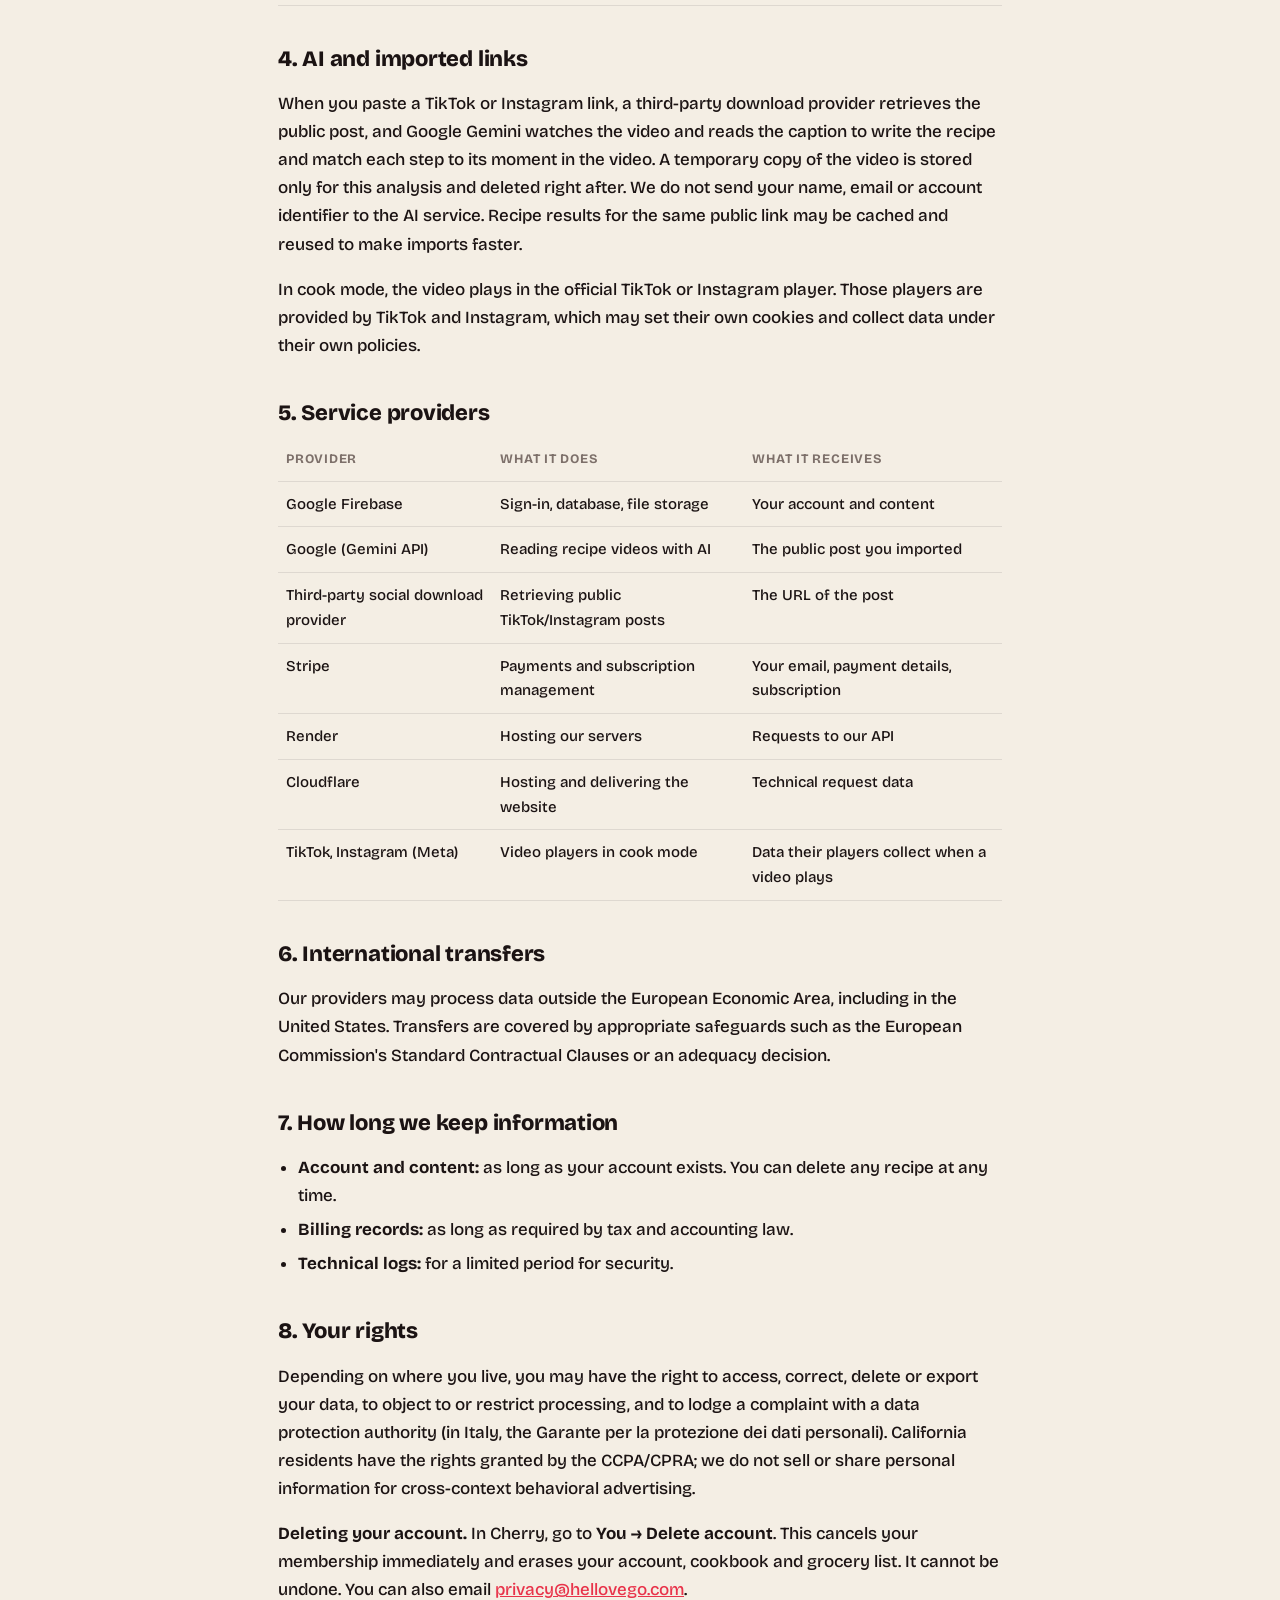
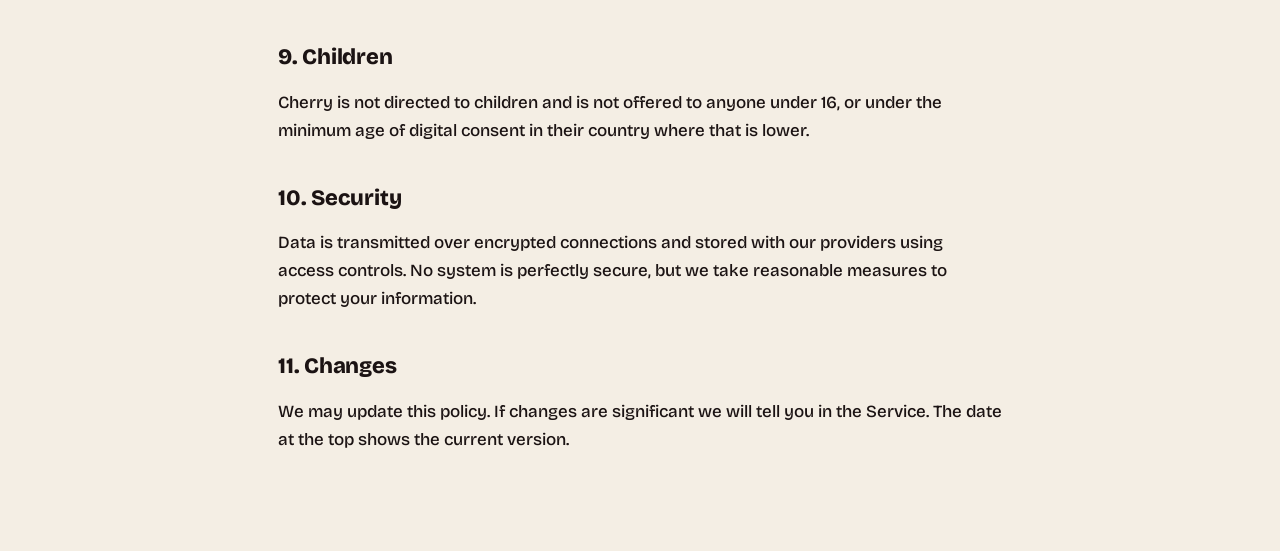
==== commit 0f107dfa: "Sito: web app Cherry (build di Cherry/web a35df64) al posto della landing iOS Co-Authored-By: Claude" ====
--- a/privacy/index.html
+++ b/privacy/index.html
@@ -1,94 +1,82 @@
 <!doctype html>
 <html lang="en">
 <head>
-  <meta charset="utf-8">
-  <meta name="viewport" content="width=device-width, initial-scale=1, viewport-fit=cover">
-  <title>Privacy Policy — Cherry</title>
-  <meta name="description" content="How Cherry collects, uses and protects your information. No ads in the app, no selling of personal data.">
-  <meta name="theme-color" content="#F4EEE8">
-  <link rel="icon" type="image/png" href="../assets/favicon.png">
-  <link rel="apple-touch-icon" href="../assets/apple-touch-icon.png">
-  <link rel="preconnect" href="https://fonts.googleapis.com">
-  <link rel="preconnect" href="https://fonts.gstatic.com" crossorigin>
-  <link href="https://fonts.googleapis.com/css2?family=Manrope:wght@400;500;600;700&family=Zalando+Sans+SemiExpanded:wght@600;700&display=swap" rel="stylesheet">
-  <link rel="stylesheet" href="../styles.css">
+<meta charset="utf-8">
+<meta name="viewport" content="width=device-width, initial-scale=1">
+<title>Privacy Policy · Cherry</title>
+<link rel="icon" type="image/png" href="/assets/favicon.png">
+<link href="https://fonts.googleapis.com/css2?family=Bricolage+Grotesque:opsz,wdth,wght@12..96,75..100,400..800&family=Instrument+Serif:ital@0;1&display=swap" rel="stylesheet">
+<link rel="stylesheet" href="/legal.css">
 </head>
-<body class="legal-page">
-  <header class="nav is-compact is-static">
-    <a class="nav__brand" href="../" aria-label="Cherry, home">
-      <img src="../assets/mascot.png" alt="" width="40" height="40">
-    </a>
-    <nav class="nav__links nav__links--always" aria-label="Legal">
-      <a href="../privacy/" aria-current="page">Privacy</a>
-      <a href="../terms/">Terms</a>
-    </nav>
-    <a class="btn btn--ink btn--sm" href="https://apps.apple.com/app/id6822337167">Get the app</a>
-  </header>
+<body>
+<div class="wrap">
+<header><a href="/"><img src="/assets/mascot.png" alt="">Cherry</a><a href="/app/" style="font-size:15px">Open Cherry</a></header>
+<h1>Privacy Policy</h1>
+<p class="updated">Last updated: 21 November 2026</p>
 
-  <main class="legal">
-    <span class="legal__kicker">Cherry · Legal</span>
-    <h1 class="h1">Privacy Policy</h1>
-    <p class="legal__updated">Last updated: 22 October 2026</p>
-    <div class="prose">
-<p>This Privacy Policy explains how Cherry ("we", "us", the "App") collects, uses and shares information when you use our mobile application. We built Cherry to help you plan meals around the way you eat, shop, and eat out — and we try to collect only what is needed to do that well.</p>
-<div class="callout"><strong>The short version.</strong> We store your taste preferences and dietary profile so the App can generate recipes for you. Photos of menus you scan are analysed by AI and kept in your account so you can open them again later — you can delete them, or your whole account, at any time from inside the App. We do not sell your personal data and we do not show third-party advertising inside the App. If you allow it when iOS asks, we use your device's advertising identifier only to measure which of our own ads brought you to Cherry (see §2.4).</div>
-<hr>
-<h2 id="1-who-we-are">1. Who we are</h2>
-<p>The data controller is Jacopo Giannetti, operating the Cherry application. You can reach us at any time at <strong><a href="mailto:privacy@hellovego.com">privacy@hellovego.com</a></strong> for privacy questions, or <strong><a href="mailto:support@hellovego.com">support@hellovego.com</a></strong> for everything else.</p>
-<h2 id="2-information-we-collect">2. Information we collect</h2>
-<h3>2.1 Information you give us</h3>
-<ul><li><strong>Account information.</strong> When you sign in with Apple, we receive an identifier and, depending on your choice, an email address (which may be a private relay address provided by Apple).</li><li><strong>Your name.</strong> We ask for a first name during onboarding. It is optional — the App works the same without it. We use it to greet you and, if you join a shared space, to show the other person who checked off which item.</li><li><strong>How you found us.</strong> We ask which channel brought you to Cherry (for example TikTok, the App Store, or a friend). It is optional, and it is used only to understand which channels work.</li><li><strong>Onboarding answers.</strong> Your answers to our taste questions, foods you exclude, allergies you type in, your spice preference, and your dietary profile (for example vegan, vegetarian, pescatarian, eating less meat, or no restriction).</li><li><strong>Content you create.</strong> Grocery runs, saved recipes, shopping lists, budgets, kitchen appliances, and recipes you import by pasting a link, sharing a post from another app, or scanning.</li><li><strong>Photos you capture.</strong> Images of restaurant menus that you choose to scan, and screenshots of recipes that you choose to import, taken with the camera or picked from your photo library.</li></ul>
-<h3>2.2 Information collected automatically</h3>
-<ul><li><strong>Usage and cost data.</strong> We record which features you use and how often, and what each AI request costs us in tokens and images. This is stored on your account so we can understand how the App is used and keep it sustainable to run. It contains counters and totals, not the content of what you generate.</li><li><strong>Device and app data.</strong> Through our attribution provider (see §6): device model, operating system version, app version, language, coarse region, and device identifiers. Apple's advertising identifier (IDFA) is collected only if you allow tracking (see §2.4).</li><li><strong>Purchase data.</strong> Subscription status, trial status, renewals and cancellations, received from Apple through our subscription provider. We never receive your payment card details.</li><li><strong>Notification tokens.</strong> If you use Live Activities, iOS gives us a push token so the progress of a shared shopping trip can update on the other person's lock screen. Tokens are tied to the activity, not to your identity, and are deleted when the activity ends.</li></ul>
-<h3>2.3 What we do not collect</h3>
-<p>We do not access your photo library beyond the images you explicitly pick, we do not collect precise location, we do not access your contacts, and we do not use a crash reporting SDK. If you have chosen in iOS Settings to share analytics with developers, Apple may provide us with aggregated crash reports — that is Apple's mechanism and you control it there.</p>
-<h3>2.4 Tracking</h3>
-<p>Cherry shows no ads. During onboarding, iOS asks whether you allow Cherry to track you (App Tracking Transparency). <strong>If you allow it</strong>, our attribution provider AppsFlyer receives your device's advertising identifier (IDFA) together with the install and subscription events, and shares them with the advertising platforms where we run our own ads (such as Meta), only to measure which ad brought you to Cherry. <strong>If you decline</strong>, the IDFA is never collected, and advertising measurement relies only on Apple's privacy-preserving aggregate reporting (SKAdNetwork), which does not identify you. You can change your choice at any time in <strong>Settings → Privacy &amp; Security → Tracking</strong> on your device.</p>
-<h2 id="3-how-we-use-your-information">3. How we use your information</h2>
-<table><thead><tr><th>Purpose</th><th>Legal basis (EEA/UK)</th></tr></thead><tbody><tr><td>Generating recipes, grocery lists and substitutions tailored to your taste profile</td><td>Performance of a contract</td></tr><tr><td>Analysing menu photos and product barcodes you scan</td><td>Performance of a contract</td></tr><tr><td>Extracting recipes from links and posts you share with the App</td><td>Performance of a contract</td></tr><tr><td>Syncing a shared grocery list with the person you invited</td><td>Performance of a contract</td></tr><tr><td>Creating and securing your account</td><td>Performance of a contract</td></tr><tr><td>Managing subscriptions, trials and restoring purchases</td><td>Performance of a contract</td></tr><tr><td>Measuring feature usage and AI costs, fixing bugs, preventing abuse</td><td>Legitimate interests</td></tr><tr><td>Understanding which channels bring people to Cherry</td><td>Legitimate interests</td></tr><tr><td>Measuring which of our ads brought you to Cherry, with the advertising identifier</td><td>Consent (the iOS tracking prompt)</td></tr><tr><td>Sending you notifications and Live Activities (if you allow them)</td><td>Consent</td></tr></tbody></table>
-<h2 id="4-your-dietary-profile">4. Your dietary profile</h2>
-<p>Your dietary profile and food exclusions are used solely to condition what the App generates and shows you. We are aware that dietary choices can reflect health conditions, religious beliefs or ethical convictions. We do not ask why you eat the way you do, we do not infer it, and we do not use this information for advertising or share it with advertisers.</p>
-<h2 id="5-ai-photos-and-imported-links">5. AI, photos and imported links</h2>
-<p>Cherry uses artificial intelligence to generate recipes, create dish images, and read what you scan or share. Specifically:</p>
-<ul><li><strong>Recipes, substitutions, grocery lists and menu verdicts</strong> are generated using Google Gemini. We send the AI service your relevant preferences — cuisine, budget, exclusions, dietary profile, spice preference — but not your name, email or account identifier.</li><li><strong>Dish images</strong> are generated with fal.ai from a short text description of the recipe. No personal data is sent.</li><li><strong>Recipe screenshots</strong> you import are analysed by the AI to read the recipe.</li><li><strong>Menu photos.</strong> When you scan a menu, the photo is uploaded to our storage, analysed, and <strong>kept in your account</strong> so you can reopen that menu later from your scan history. You can delete any scan from inside the App, which removes both the result and the photo. Deleting your account removes all of them.</li><li><strong>Barcodes.</strong> Product scans are read on your device; only the barcode number leaves the App. It may be looked up against the Open Food Facts public database.</li><li><strong>Links and posts.</strong> When you import a recipe from a web page, we fetch the page content at that URL to extract the recipe. When the link is a TikTok or Instagram post, the URL is sent to a third-party download provider, and the resulting video is analysed by the AI to extract the recipe. The video is processed in memory for that purpose only: it is never stored, and never made available for download.</li><li><strong>Shared extraction cache.</strong> The recipe we extract from a public URL may be cached and reused if someone else imports the same link. The cache holds the extracted recipe, not anything about you.</li></ul>
-<p>Please do not scan documents containing personal information: the scanning features are designed for menus and product packaging only.</p>
-<h2 id="6-service-providers">6. Service providers</h2>
-<p>We share information with a small number of providers who process it on our behalf. Each is bound to protect it to the standard described in this policy.</p>
-<table><thead><tr><th>Provider</th><th>What it does</th><th>What it receives</th></tr></thead><tbody><tr><td>Google Firebase</td><td>Authentication, database, file storage</td><td>Your account, content and scanned photos</td></tr><tr><td>Google (Gemini API)</td><td>AI generation and image/video analysis</td><td>Preferences, menu photos, recipe screenshots, imported content</td></tr><tr><td>fal.ai</td><td>Dish image generation</td><td>A text description of the recipe</td></tr><tr><td>Third-party social download provider</td><td>Retrieving public TikTok/Instagram posts</td><td>The URL of the post you shared</td></tr><tr><td>Open Food Facts</td><td>Public product database lookups</td><td>The barcode number</td></tr><tr><td>Apple</td><td>Sign in with Apple, subscriptions, push notifications</td><td>Account identifier, purchase data, push tokens</td></tr><tr><td>Superwall</td><td>Displaying and testing subscription offers</td><td>Account identifier, subscription events</td></tr><tr><td>AppsFlyer</td><td>Install attribution and product analytics</td><td>Device and app data, usage events, and the IDFA if you allowed tracking</td></tr><tr><td>Advertising platforms (such as Meta)</td><td>Measuring our own ads</td><td>Install and subscription events from AppsFlyer, with the IDFA only if you allowed tracking</td></tr></tbody></table>
-<p>We do not sell your personal data. Apart from the ad measurement you can allow or refuse in §2.4, we do not share it for advertising.</p>
-<h2 id="7-shared-spaces">7. Shared spaces</h2>
-<p>Cherry lets you share grocery lists with one other person. If you use this feature:</p>
-<ul><li>The other person sees <strong>the name you chose</strong>, the shared lists, and which items each of you has checked off — including a live update on their lock screen while shopping.</li><li>The other person does <strong>not</strong> see your taste profile, your saved recipes, your scans, or your subscription. Those always stay private to your account.</li><li>If you leave the space or delete your account, the space and its lists remain with the other person, and your name is removed from it. If nobody is left, the space and its lists are deleted.</li></ul>
-<h2 id="8-international-transfers">8. International transfers</h2>
-<p>Our providers may process data outside the European Economic Area, including in the United States. Where this happens, transfers are covered by appropriate safeguards such as the European Commission's Standard Contractual Clauses or an adequacy decision.</p>
-<h2 id="9-how-long-we-keep-information">9. How long we keep information</h2>
-<ul><li><strong>Account, content and scanned photos:</strong> for as long as your account exists, so you can go back to them. You can delete individual items — a scan, a list, a saved recipe — at any time.</li><li><strong>Usage and cost counters:</strong> for as long as your account exists; daily aggregates are kept for up to 14 months.</li><li><strong>Records required by law</strong> (for example transaction records): as long as legally required.</li></ul>
-<p>When you delete your account, everything above is erased immediately, except records we must retain by law.</p>
-<h2 id="10-your-rights">10. Your rights</h2>
-<p>Depending on where you live, you may have the right to access, correct, delete or export your data, to object to or restrict processing, to withdraw consent, and to lodge a complaint with your local data protection authority (in Italy, the Garante per la protezione dei dati personali).</p>
-<p><strong>Deleting your account.</strong> Open the App and go to <strong>Settings → Account → Delete account</strong>. This erases your profile, lists, saved recipes, scanned photos and sign-in credentials. It cannot be undone. If you would rather write to us, email <strong><a href="mailto:privacy@hellovego.com">privacy@hellovego.com</a></strong>.</p>
-<p>Your subscription is billed by Apple, not by us: deleting your account does not cancel it. Manage or cancel it in <strong>Settings → Apple Account → Subscriptions</strong> on your device.</p>
-<p>You can change notification permissions at any time in your device settings.</p>
-<h2 id="11-children">11. Children</h2>
-<p>Cherry is not directed to children, and we do not knowingly collect personal information from them. We do not offer the App to anyone under 16, or under the minimum age of digital consent in their country where that is lower. If you believe a child has provided us with personal information, contact us and we will delete it.</p>
-<h2 id="12-security">12. Security</h2>
-<p>Data is transmitted over encrypted connections and stored with our providers using access controls. Requests between the App and our servers are authenticated and signed. No system is perfectly secure, but we take reasonable measures to protect your information.</p>
-<h2 id="13-changes-to-this-policy">13. Changes to this policy</h2>
-<p>We may update this Privacy Policy from time to time. If changes are significant, we will notify you in the App. The date at the top always reflects the current version.</p>
-<h2 id="14-contact">14. Contact</h2>
-<p>Privacy questions and requests: <strong><a href="mailto:privacy@hellovego.com">privacy@hellovego.com</a></strong> Everything else: <strong><a href="mailto:support@hellovego.com">support@hellovego.com</a></strong></p>
-    </div>
-  </main>
+<p>This Privacy Policy explains how Cherry ("we", "us") collects, uses and shares information when you use Cherry at hellocherry.app (the "Service"), including when you add it to your Home Screen.</p>
+<div class="callout"><strong>The short version.</strong> We store your account, the recipes you import and your grocery list so the Service works on all your devices. Links you paste are read by AI to write the recipe. Payments are handled by Stripe; we never see your full card number. We do not sell your personal data and we show no ads.</div>
 
-  <footer class="footer">
-    <div class="footer__bottom footer__bottom--line">
-      <span>© 2026 Cherry · Jacopo Giannetti</span>
-      <nav aria-label="Legal">
-        <a href="../privacy/">Privacy</a>
-        <a href="../terms/">Terms</a>
-        <a href="mailto:support@hellovego.com">Support</a>
-      </nav>
-    </div>
-  </footer>
+<h2>1. Who we are</h2>
+<p>The data controller is Jacopo Giannetti, operating Cherry. Privacy questions: <a href="mailto:privacy@hellovego.com">privacy@hellovego.com</a>. Everything else: <a href="mailto:support@hellovego.com">support@hellovego.com</a>.</p>
+
+<h2>2. Information we collect</h2>
+<ul>
+<li><strong>Account.</strong> When you sign in with Google we receive your name, email address, profile photo and a Google account identifier.</li>
+<li><strong>Onboarding answers.</strong> Optional answers about where you find recipes, who you cook for, how you eat and how often you cook. We use them to tailor the Service, for example default servings.</li>
+<li><strong>Your content.</strong> The links you paste, the recipes we create from them, your favorites and your grocery list.</li>
+<li><strong>Payment.</strong> Stripe processes your payment. We receive your subscription status, plan, renewal date and a Stripe customer identifier, never your full card details.</li>
+<li><strong>Usage data.</strong> Counters of how many imports you make and what they cost us to run, used to keep the Service sustainable and to prevent abuse. Our servers also record technical logs such as IP addresses for security.</li>
+</ul>
+<p>We do not use advertising trackers or sell data. Your browser stores a small amount of data locally (for example your onboarding answers before you sign in, and an offline copy of your cookbook and list).</p>
+
+<h2>3. How we use your information</h2>
+<table><thead><tr><th>Purpose</th><th>Legal basis (EEA/UK)</th></tr></thead><tbody>
+<tr><td>Creating recipes and cook mode from the links you paste</td><td>Performance of a contract</td></tr>
+<tr><td>Storing and syncing your cookbook and grocery list</td><td>Performance of a contract</td></tr>
+<tr><td>Creating and securing your account</td><td>Performance of a contract</td></tr>
+<tr><td>Billing your membership</td><td>Performance of a contract; legal obligations</td></tr>
+<tr><td>Preventing abuse and keeping costs sustainable</td><td>Legitimate interest</td></tr>
+<tr><td>Answering your support requests</td><td>Legitimate interest</td></tr>
+</tbody></table>
+
+<h2>4. AI and imported links</h2>
+<p>When you paste a TikTok or Instagram link, a third-party download provider retrieves the public post, and Google Gemini watches the video and reads the caption to write the recipe and match each step to its moment in the video. A temporary copy of the video is stored only for this analysis and deleted right after. We do not send your name, email or account identifier to the AI service. Recipe results for the same public link may be cached and reused to make imports faster.</p>
+<p>In cook mode, the video plays in the official TikTok or Instagram player. Those players are provided by TikTok and Instagram, which may set their own cookies and collect data under their own policies.</p>
+
+<h2>5. Service providers</h2>
+<table><thead><tr><th>Provider</th><th>What it does</th><th>What it receives</th></tr></thead><tbody>
+<tr><td>Google Firebase</td><td>Sign-in, database, file storage</td><td>Your account and content</td></tr>
+<tr><td>Google (Gemini API)</td><td>Reading recipe videos with AI</td><td>The public post you imported</td></tr>
+<tr><td>Third-party social download provider</td><td>Retrieving public TikTok/Instagram posts</td><td>The URL of the post</td></tr>
+<tr><td>Stripe</td><td>Payments and subscription management</td><td>Your email, payment details, subscription</td></tr>
+<tr><td>Render</td><td>Hosting our servers</td><td>Requests to our API</td></tr>
+<tr><td>Cloudflare</td><td>Hosting and delivering the website</td><td>Technical request data</td></tr>
+<tr><td>TikTok, Instagram (Meta)</td><td>Video players in cook mode</td><td>Data their players collect when a video plays</td></tr>
+</tbody></table>
+
+<h2>6. International transfers</h2>
+<p>Our providers may process data outside the European Economic Area, including in the United States. Transfers are covered by appropriate safeguards such as the European Commission's Standard Contractual Clauses or an adequacy decision.</p>
+
+<h2>7. How long we keep information</h2>
+<ul>
+<li><strong>Account and content:</strong> as long as your account exists. You can delete any recipe at any time.</li>
+<li><strong>Billing records:</strong> as long as required by tax and accounting law.</li>
+<li><strong>Technical logs:</strong> for a limited period for security.</li>
+</ul>
+
+<h2>8. Your rights</h2>
+<p>Depending on where you live, you may have the right to access, correct, delete or export your data, to object to or restrict processing, and to lodge a complaint with a data protection authority (in Italy, the Garante per la protezione dei dati personali). California residents have the rights granted by the CCPA/CPRA; we do not sell or share personal information for cross-context behavioral advertising.</p>
+<p><strong>Deleting your account.</strong> In Cherry, go to <strong>You → Delete account</strong>. This cancels your membership immediately and erases your account, cookbook and grocery list. It cannot be undone. You can also email <a href="mailto:privacy@hellovego.com">privacy@hellovego.com</a>.</p>
+
+<h2>9. Children</h2>
+<p>Cherry is not directed to children and is not offered to anyone under 16, or under the minimum age of digital consent in their country where that is lower.</p>
+
+<h2>10. Security</h2>
+<p>Data is transmitted over encrypted connections and stored with our providers using access controls. No system is perfectly secure, but we take reasonable measures to protect your information.</p>
+
+<h2>11. Changes</h2>
+<p>We may update this policy. If changes are significant we will tell you in the Service. The date at the top shows the current version.</p>
+</div>
 </body>
 </html>
--- a/legal.css
+++ b/legal.css
@@ -0,0 +1,15 @@
+:root{--paper:#F4EEE4;--ink:#1B1313;--subtle:#7D706A;--cherry:#E8334A;--line:rgba(36,26,29,.1)}
+*{box-sizing:border-box}body{margin:0;background:var(--paper);color:var(--ink);font:500 17px/1.65 "Bricolage Grotesque",system-ui,sans-serif;-webkit-font-smoothing:antialiased}
+.wrap{max-width:760px;margin:0 auto;padding:28px 18px 80px}
+header{display:flex;align-items:center;justify-content:space-between;margin-bottom:40px}
+header a{display:flex;align-items:center;gap:8px;font-weight:800;color:var(--ink);text-decoration:none;font-size:20px}
+header img{width:32px;height:32px}
+h1{font-variation-settings:'wdth' 75;font:800 clamp(36px,7vw,54px)/1.05 "Bricolage Grotesque",sans-serif;letter-spacing:-.03em;margin:0 0 8px}
+.updated{color:var(--subtle);margin:0 0 30px}
+h2{font-variation-settings:'wdth' 85;font:800 22px/1.25 "Bricolage Grotesque",sans-serif;margin:40px 0 10px;letter-spacing:-.01em}
+a{color:var(--cherry)}
+.callout{background:#fff;border-radius:18px;padding:18px 20px;box-shadow:0 2px 10px rgba(36,26,29,.06)}
+table{width:100%;border-collapse:collapse;font-size:15px;margin:12px 0}
+th,td{text-align:left;padding:10px 8px;border-bottom:1px solid var(--line);vertical-align:top}
+th{font-size:13px;text-transform:uppercase;letter-spacing:.06em;color:var(--subtle)}
+ul{padding-left:20px}li{margin-bottom:6px}
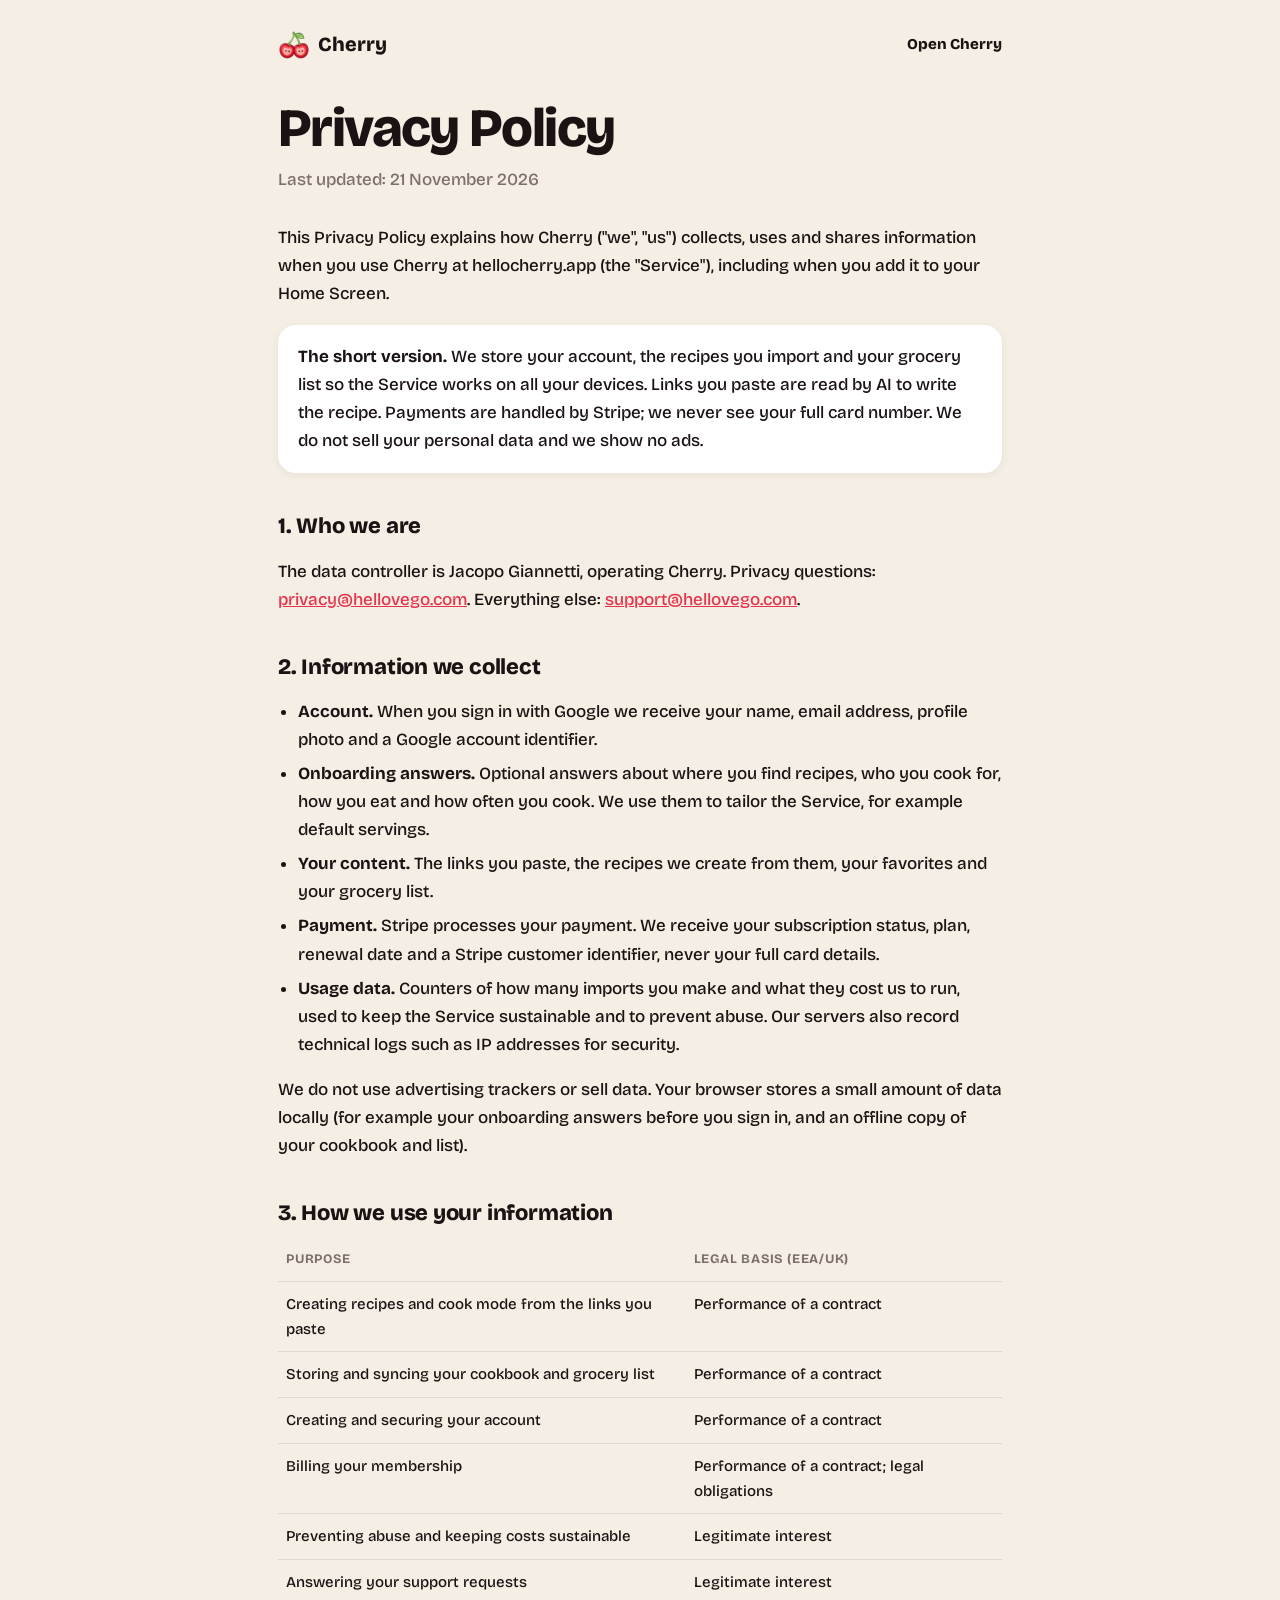
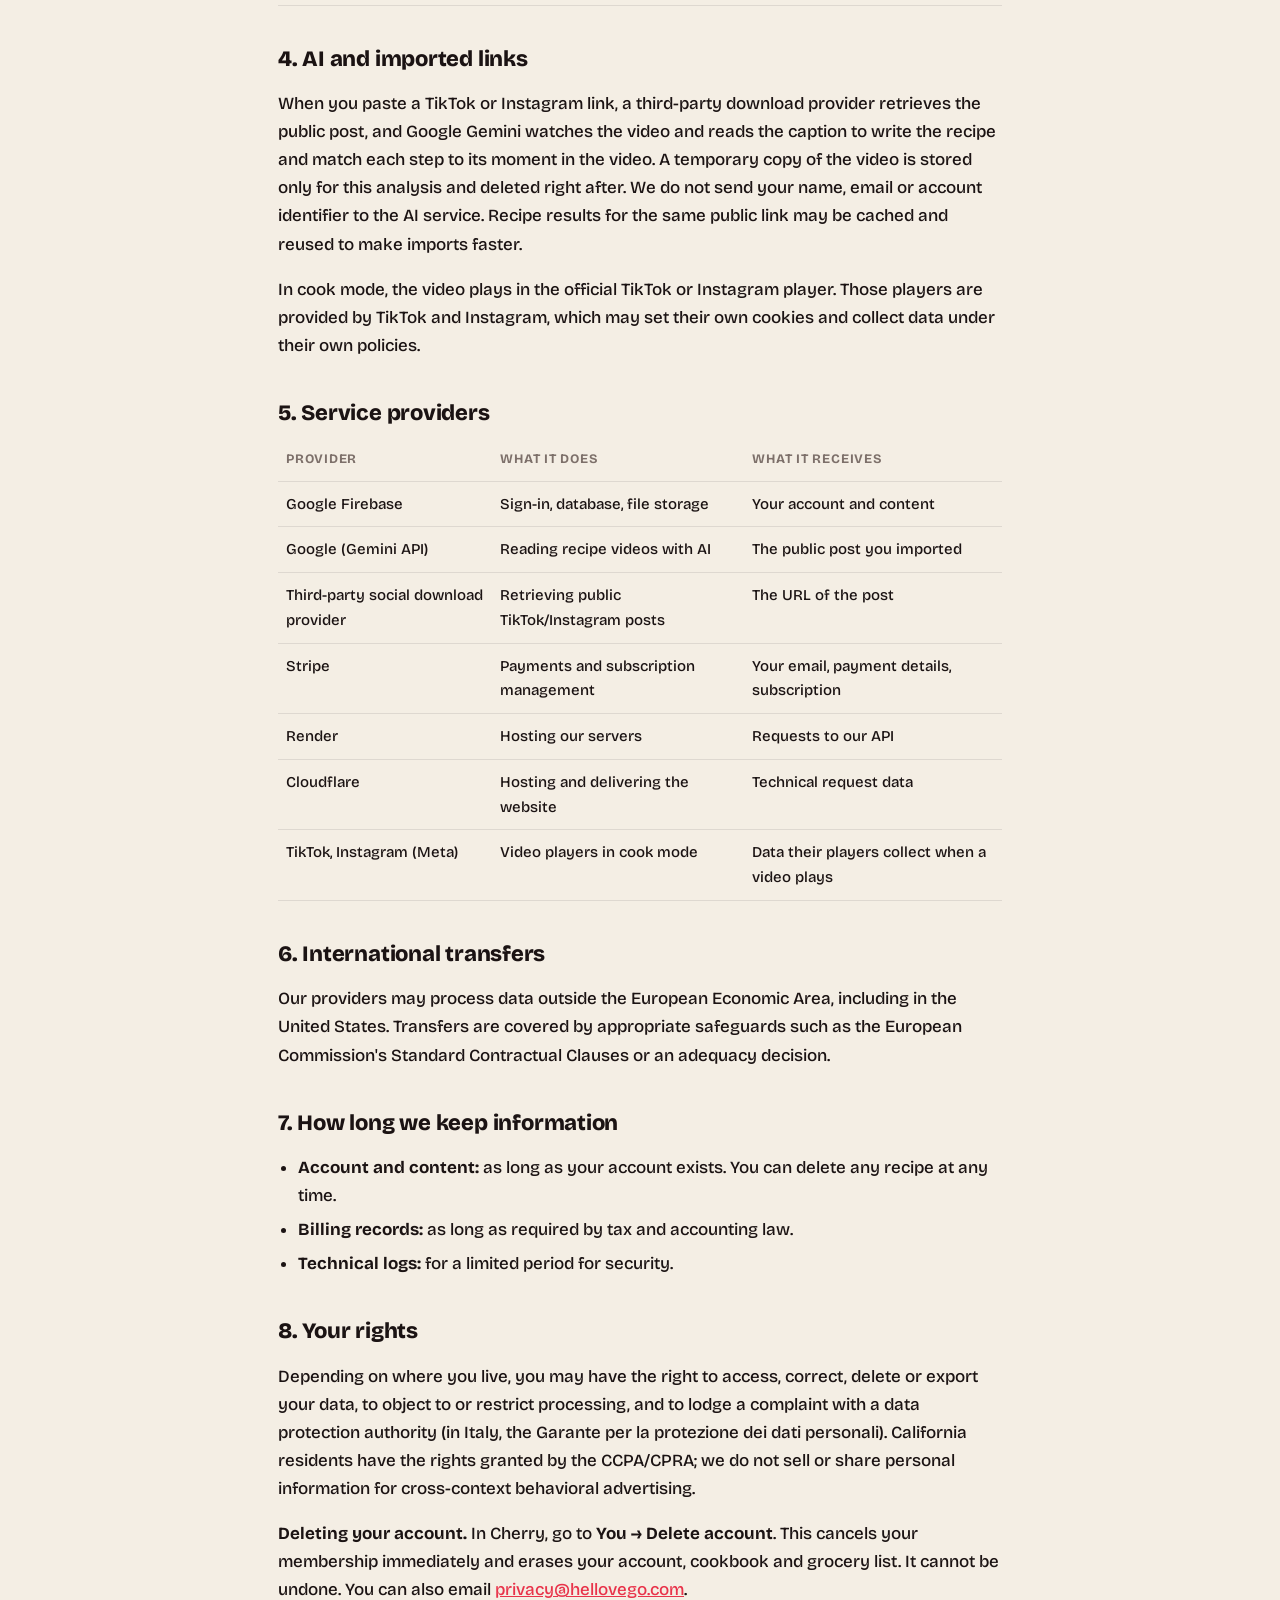
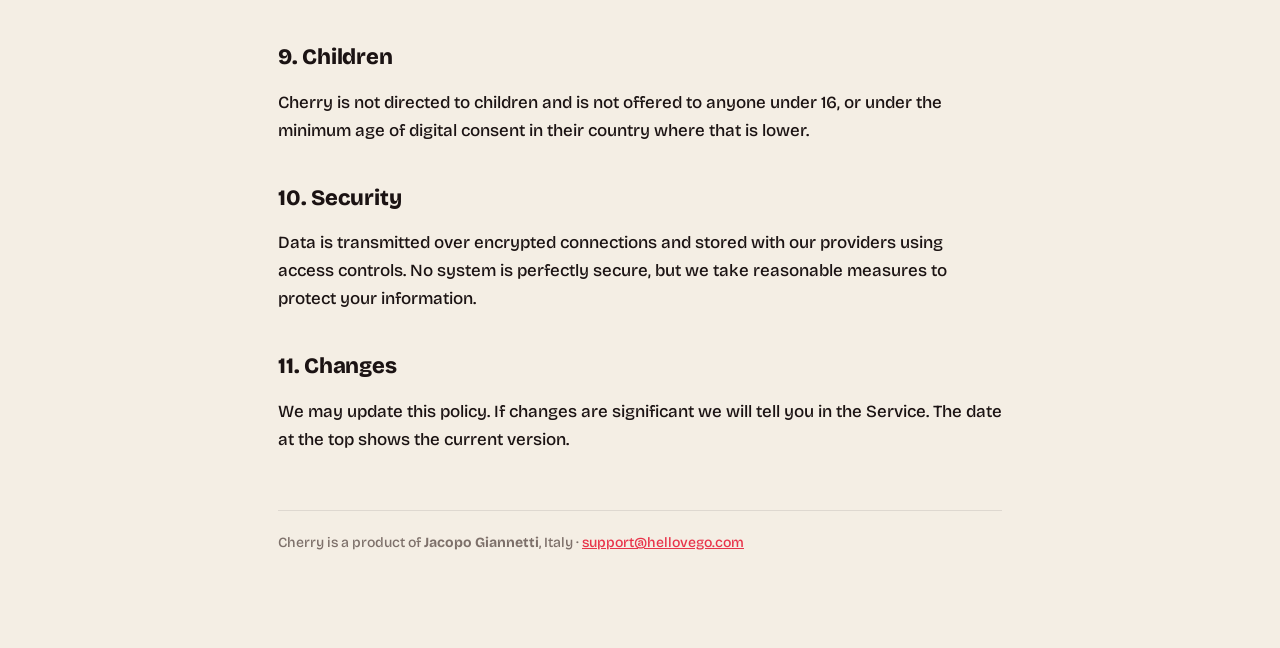
==== commit a7f1cd71: "Sito: nome del titolare (Jacopo Giannetti) nel footer, nelle pagine legali e nel paywall Co-Authored" ====
--- a/privacy/index.html
+++ b/privacy/index.html
@@ -77,6 +77,7 @@
 
 <h2>11. Changes</h2>
 <p>We may update this policy. If changes are significant we will tell you in the Service. The date at the top shows the current version.</p>
+<p class="foot">Cherry is a product of <b>Jacopo Giannetti</b>, Italy · <a href="mailto:support@hellovego.com">support@hellovego.com</a></p>
 </div>
 </body>
 </html>
--- a/legal.css
+++ b/legal.css
@@ -13,3 +13,5 @@
 th,td{text-align:left;padding:10px 8px;border-bottom:1px solid var(--line);vertical-align:top}
 th{font-size:13px;text-transform:uppercase;letter-spacing:.06em;color:var(--subtle)}
 ul{padding-left:20px}li{margin-bottom:6px}
+
+.foot{margin-top:56px;padding-top:20px;border-top:1px solid var(--line);font-size:14px;color:var(--subtle)}
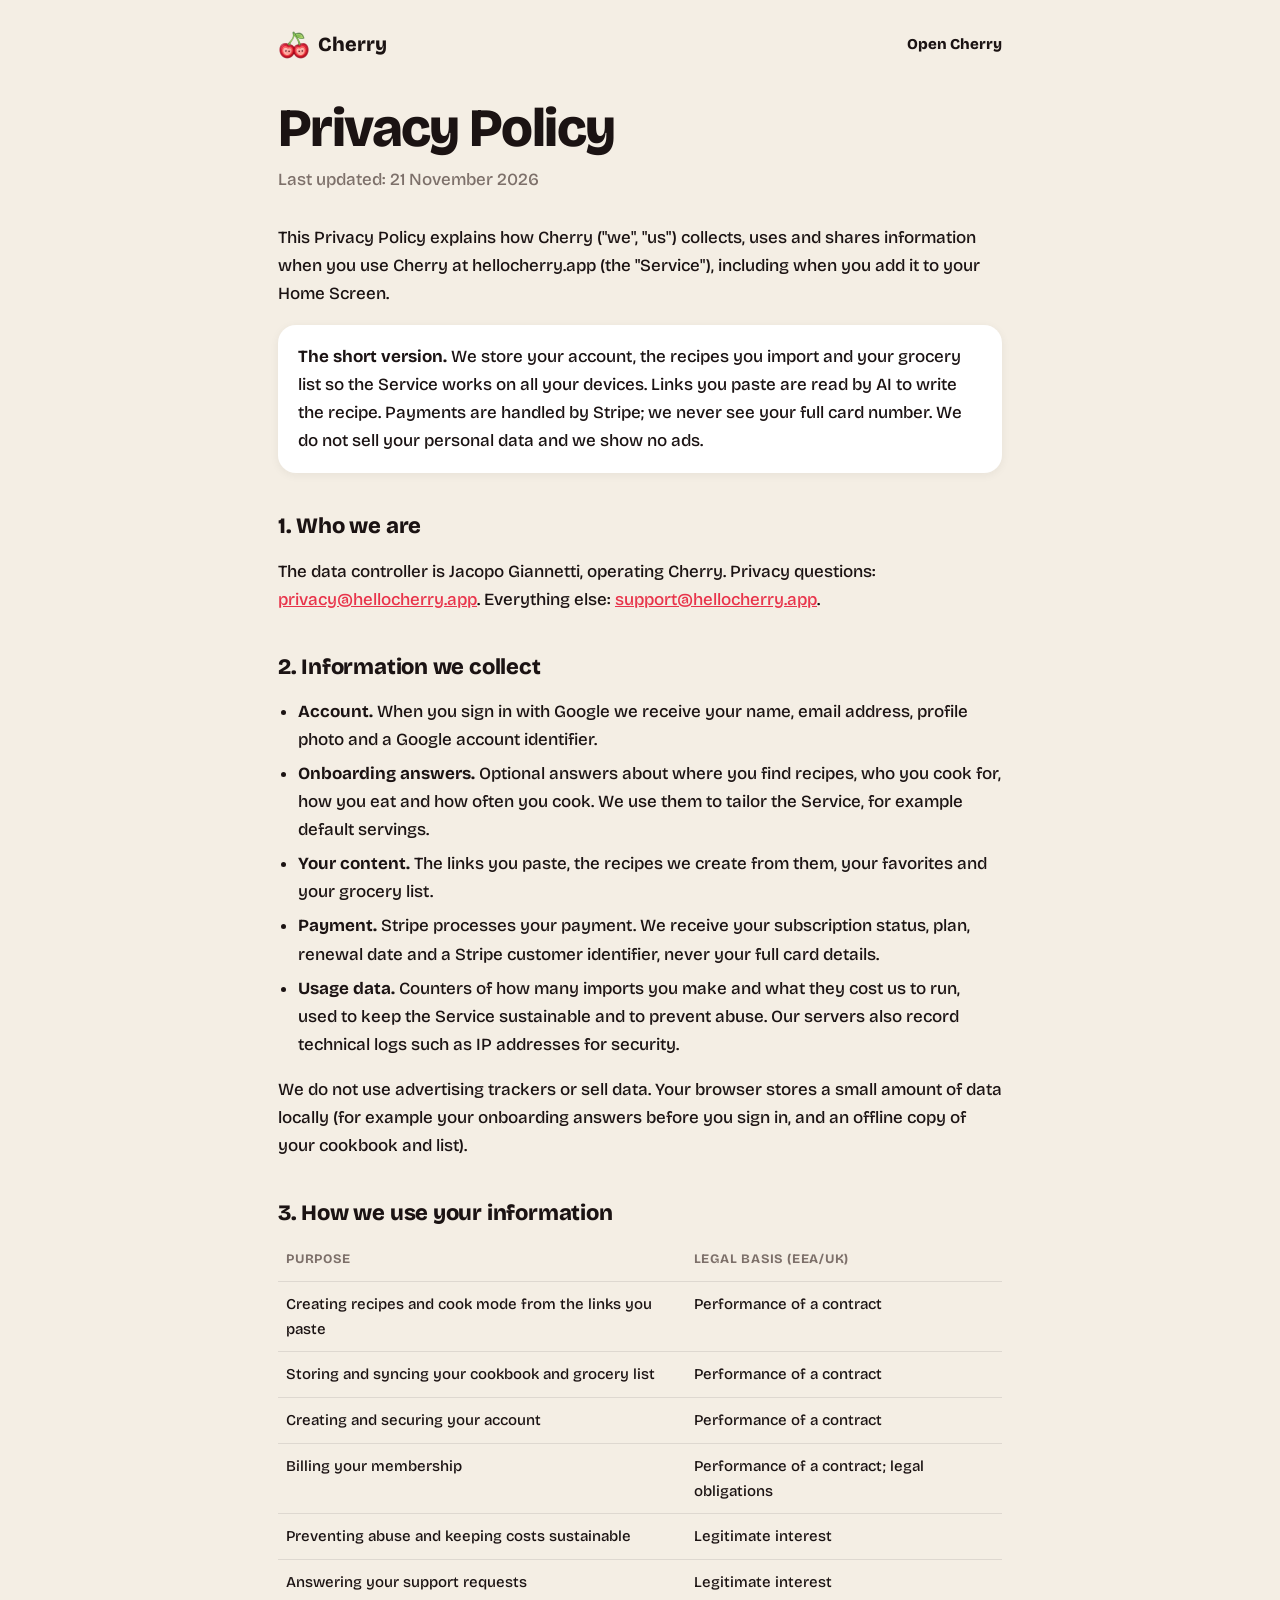
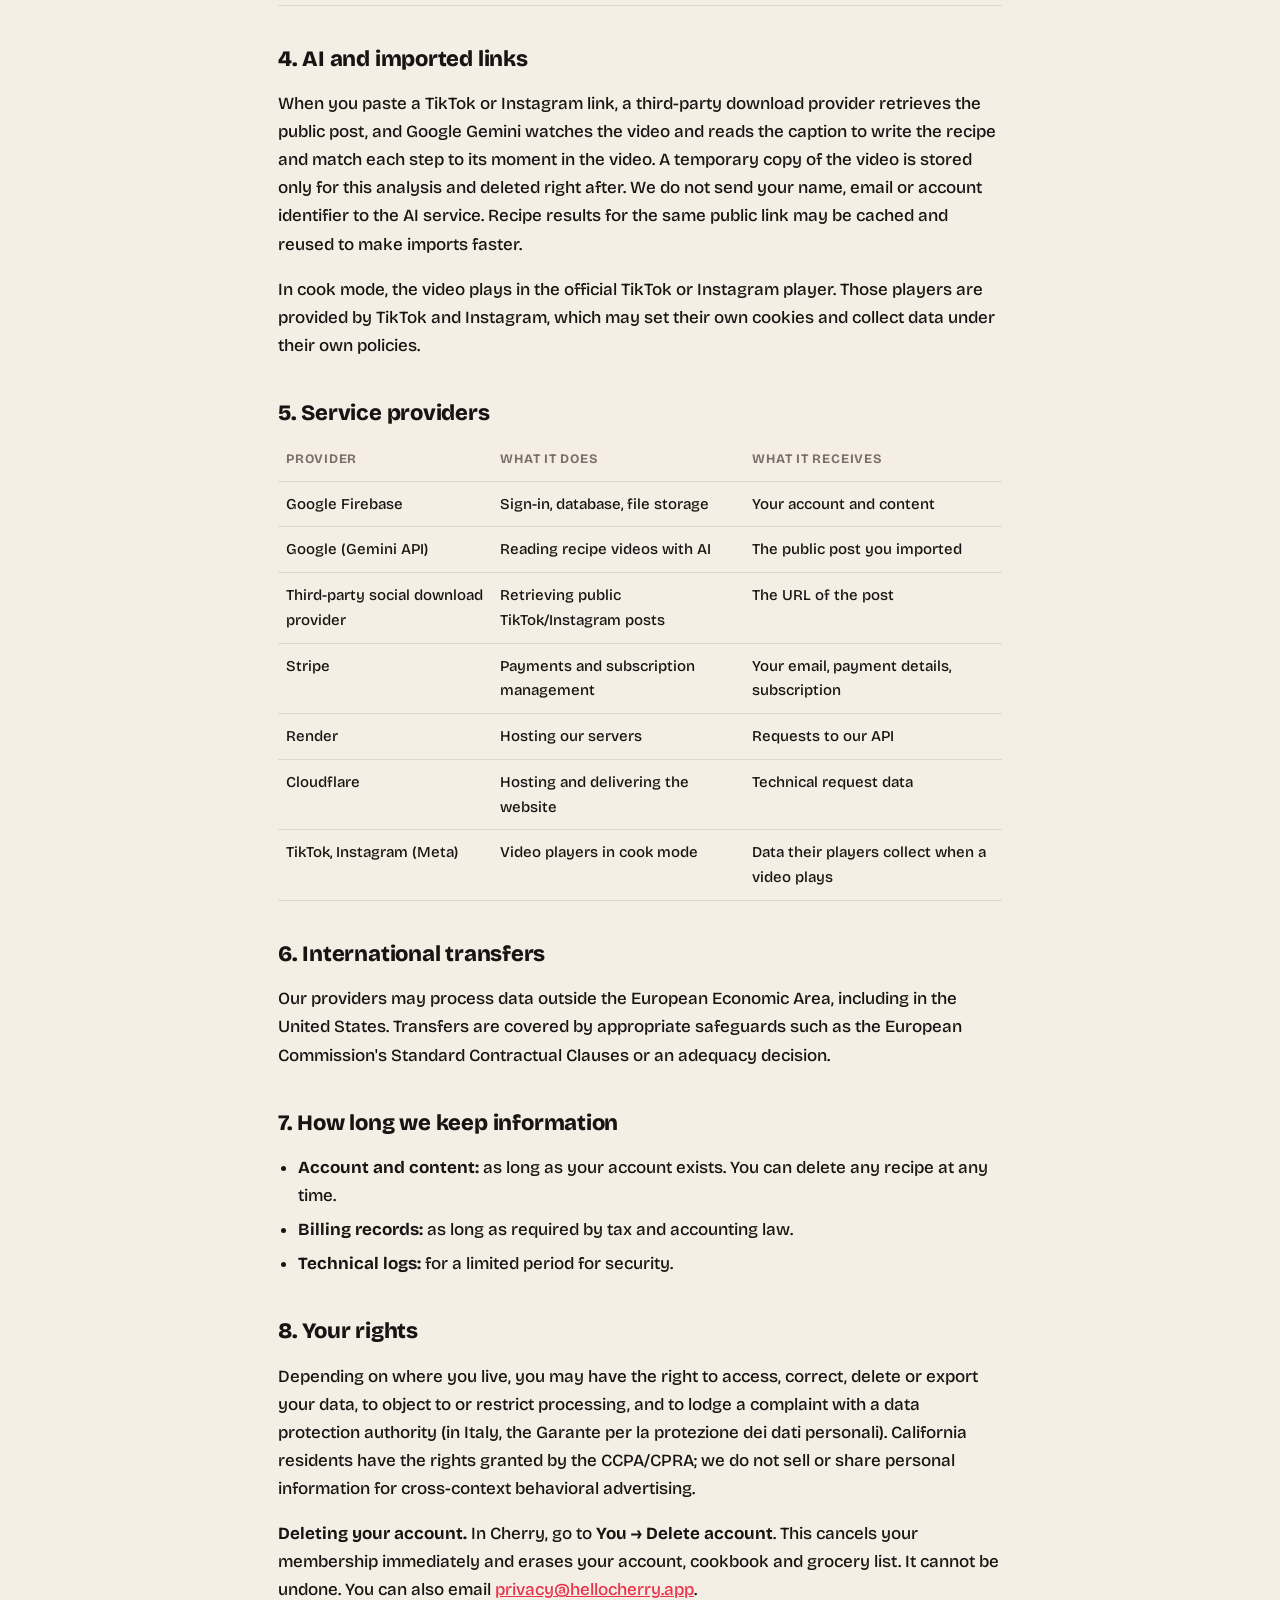
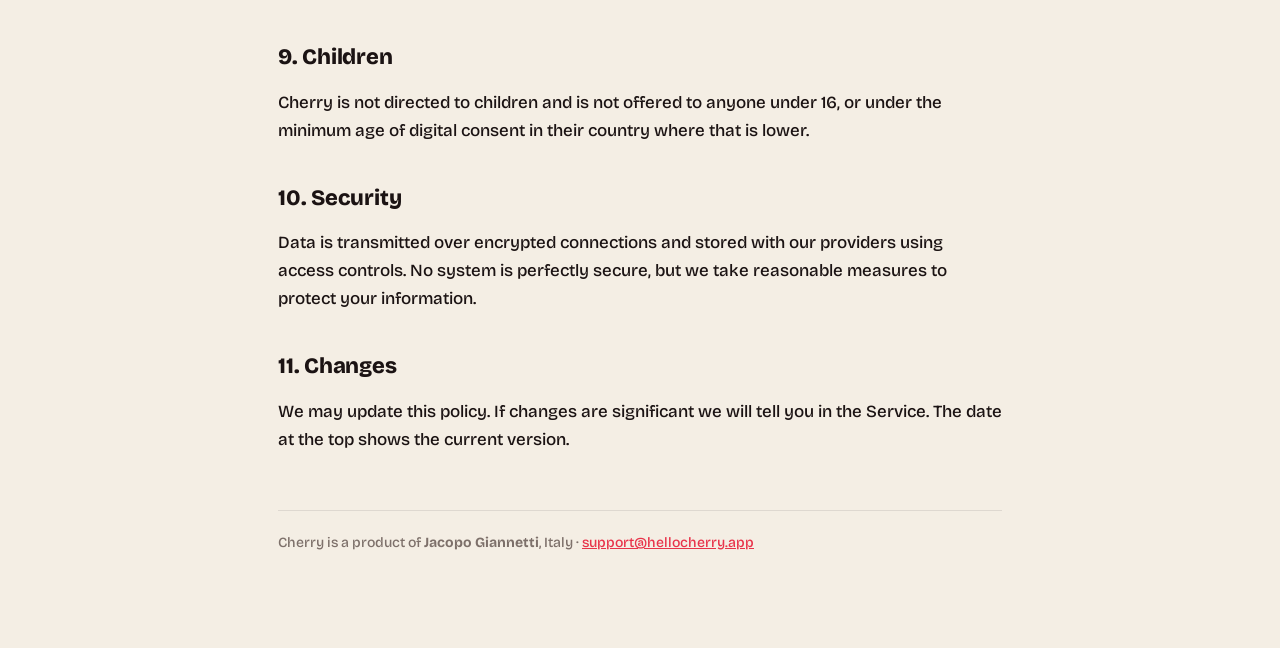
==== commit 8560695f: "Email di supporto e privacy su hellocherry.app Co-Authored-By: Claude Opus 5.5 <noreply@anthropic.co" ====
--- a/privacy/index.html
+++ b/privacy/index.html
@@ -18,7 +18,7 @@
 <div class="callout"><strong>The short version.</strong> We store your account, the recipes you import and your grocery list so the Service works on all your devices. Links you paste are read by AI to write the recipe. Payments are handled by Stripe; we never see your full card number. We do not sell your personal data and we show no ads.</div>
 
 <h2>1. Who we are</h2>
-<p>The data controller is Jacopo Giannetti, operating Cherry. Privacy questions: <a href="mailto:privacy@hellovego.com">privacy@hellovego.com</a>. Everything else: <a href="mailto:support@hellovego.com">support@hellovego.com</a>.</p>
+<p>The data controller is Jacopo Giannetti, operating Cherry. Privacy questions: <a href="mailto:privacy@hellocherry.app">privacy@hellocherry.app</a>. Everything else: <a href="mailto:support@hellocherry.app">support@hellocherry.app</a>.</p>
 
 <h2>2. Information we collect</h2>
 <ul>
@@ -67,7 +67,7 @@
 
 <h2>8. Your rights</h2>
 <p>Depending on where you live, you may have the right to access, correct, delete or export your data, to object to or restrict processing, and to lodge a complaint with a data protection authority (in Italy, the Garante per la protezione dei dati personali). California residents have the rights granted by the CCPA/CPRA; we do not sell or share personal information for cross-context behavioral advertising.</p>
-<p><strong>Deleting your account.</strong> In Cherry, go to <strong>You → Delete account</strong>. This cancels your membership immediately and erases your account, cookbook and grocery list. It cannot be undone. You can also email <a href="mailto:privacy@hellovego.com">privacy@hellovego.com</a>.</p>
+<p><strong>Deleting your account.</strong> In Cherry, go to <strong>You → Delete account</strong>. This cancels your membership immediately and erases your account, cookbook and grocery list. It cannot be undone. You can also email <a href="mailto:privacy@hellocherry.app">privacy@hellocherry.app</a>.</p>
 
 <h2>9. Children</h2>
 <p>Cherry is not directed to children and is not offered to anyone under 16, or under the minimum age of digital consent in their country where that is lower.</p>
@@ -77,7 +77,7 @@
 
 <h2>11. Changes</h2>
 <p>We may update this policy. If changes are significant we will tell you in the Service. The date at the top shows the current version.</p>
-<p class="foot">Cherry is a product of <b>Jacopo Giannetti</b>, Italy · <a href="mailto:support@hellovego.com">support@hellovego.com</a></p>
+<p class="foot">Cherry is a product of <b>Jacopo Giannetti</b>, Italy · <a href="mailto:support@hellocherry.app">support@hellocherry.app</a></p>
 </div>
 </body>
 </html>
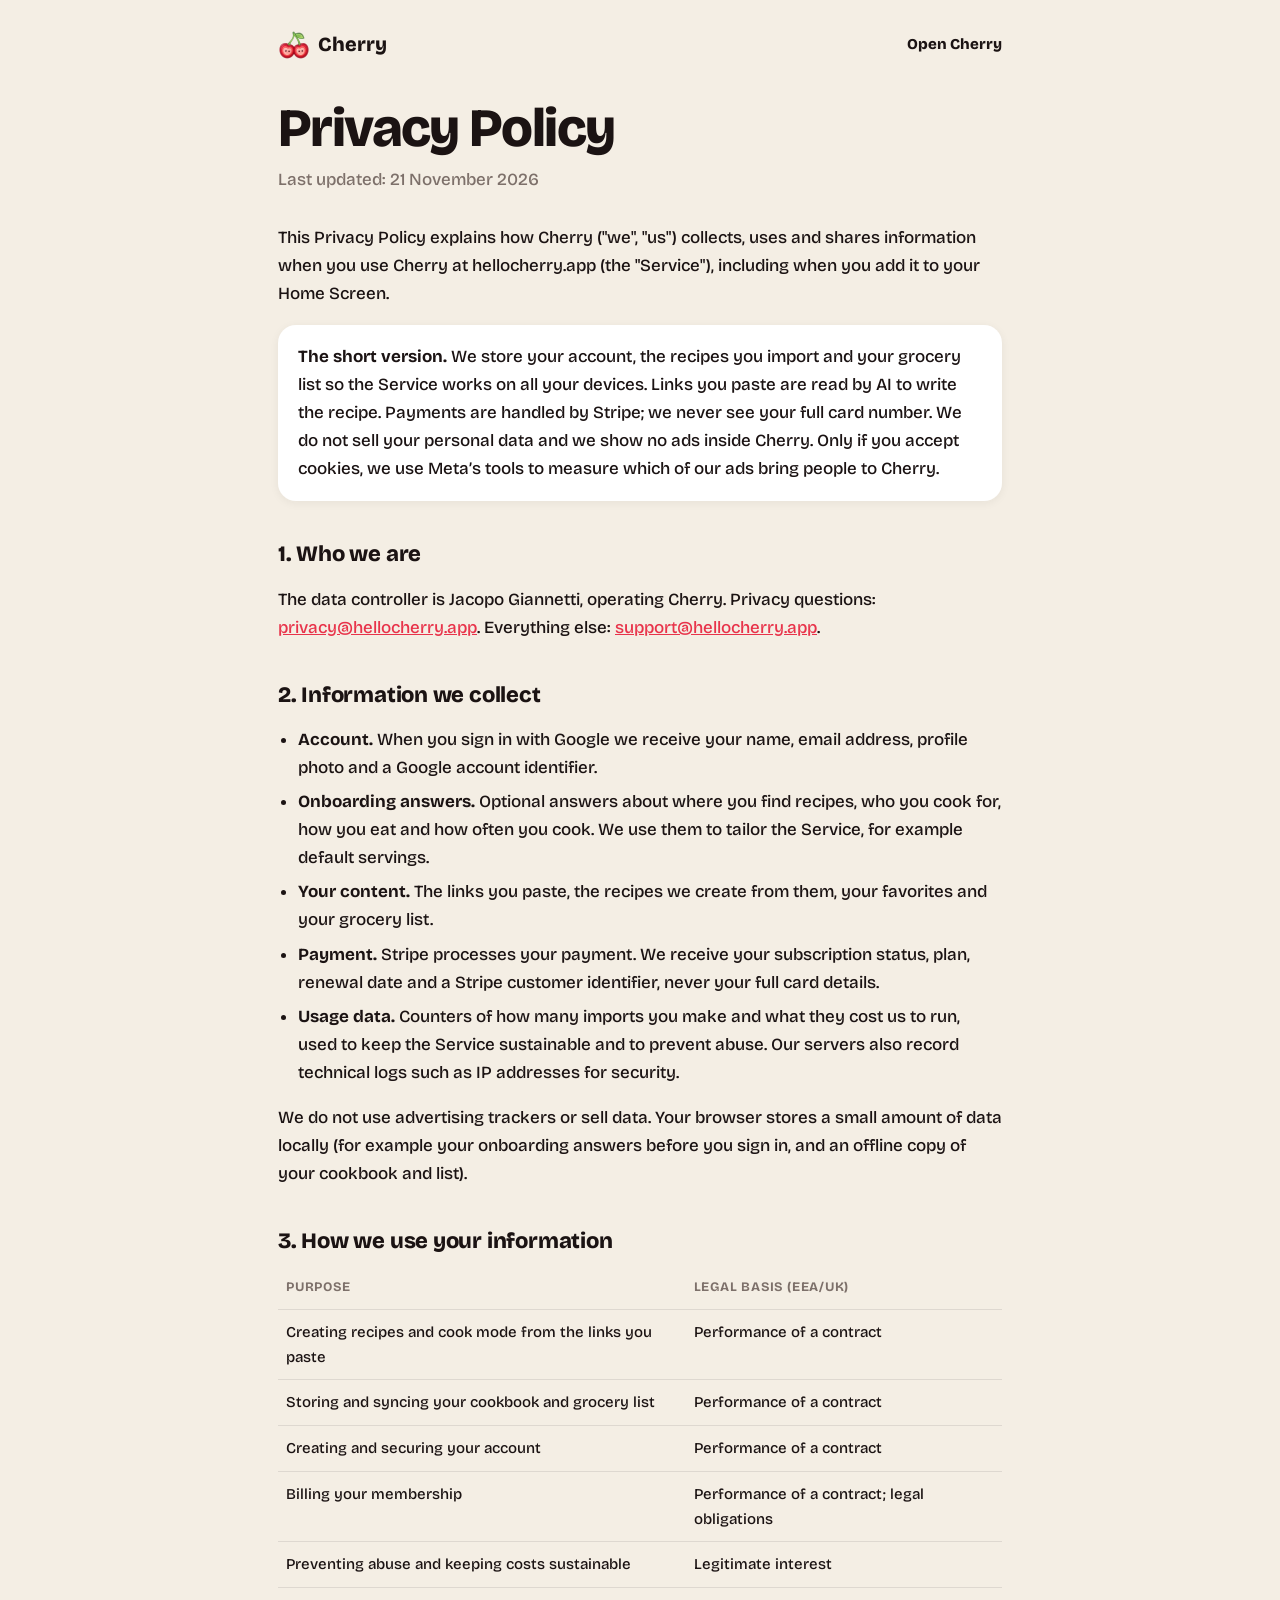
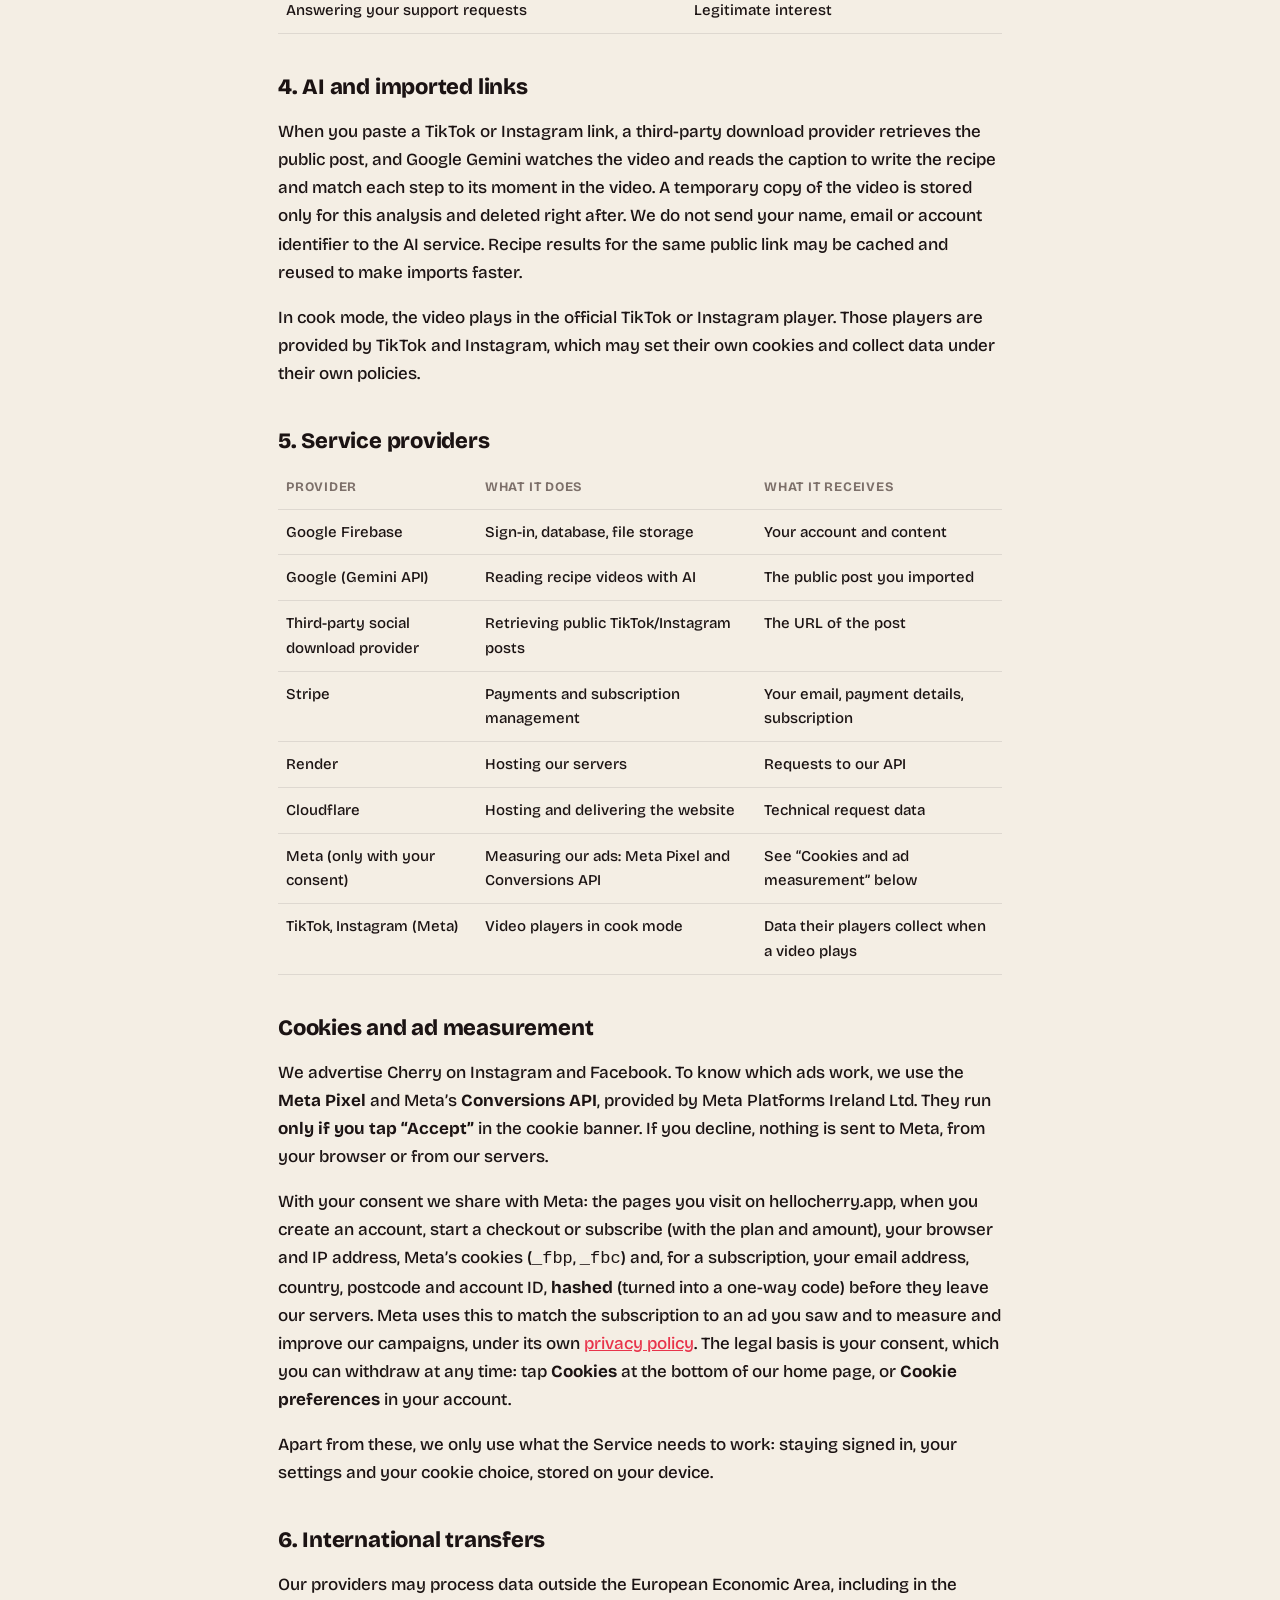
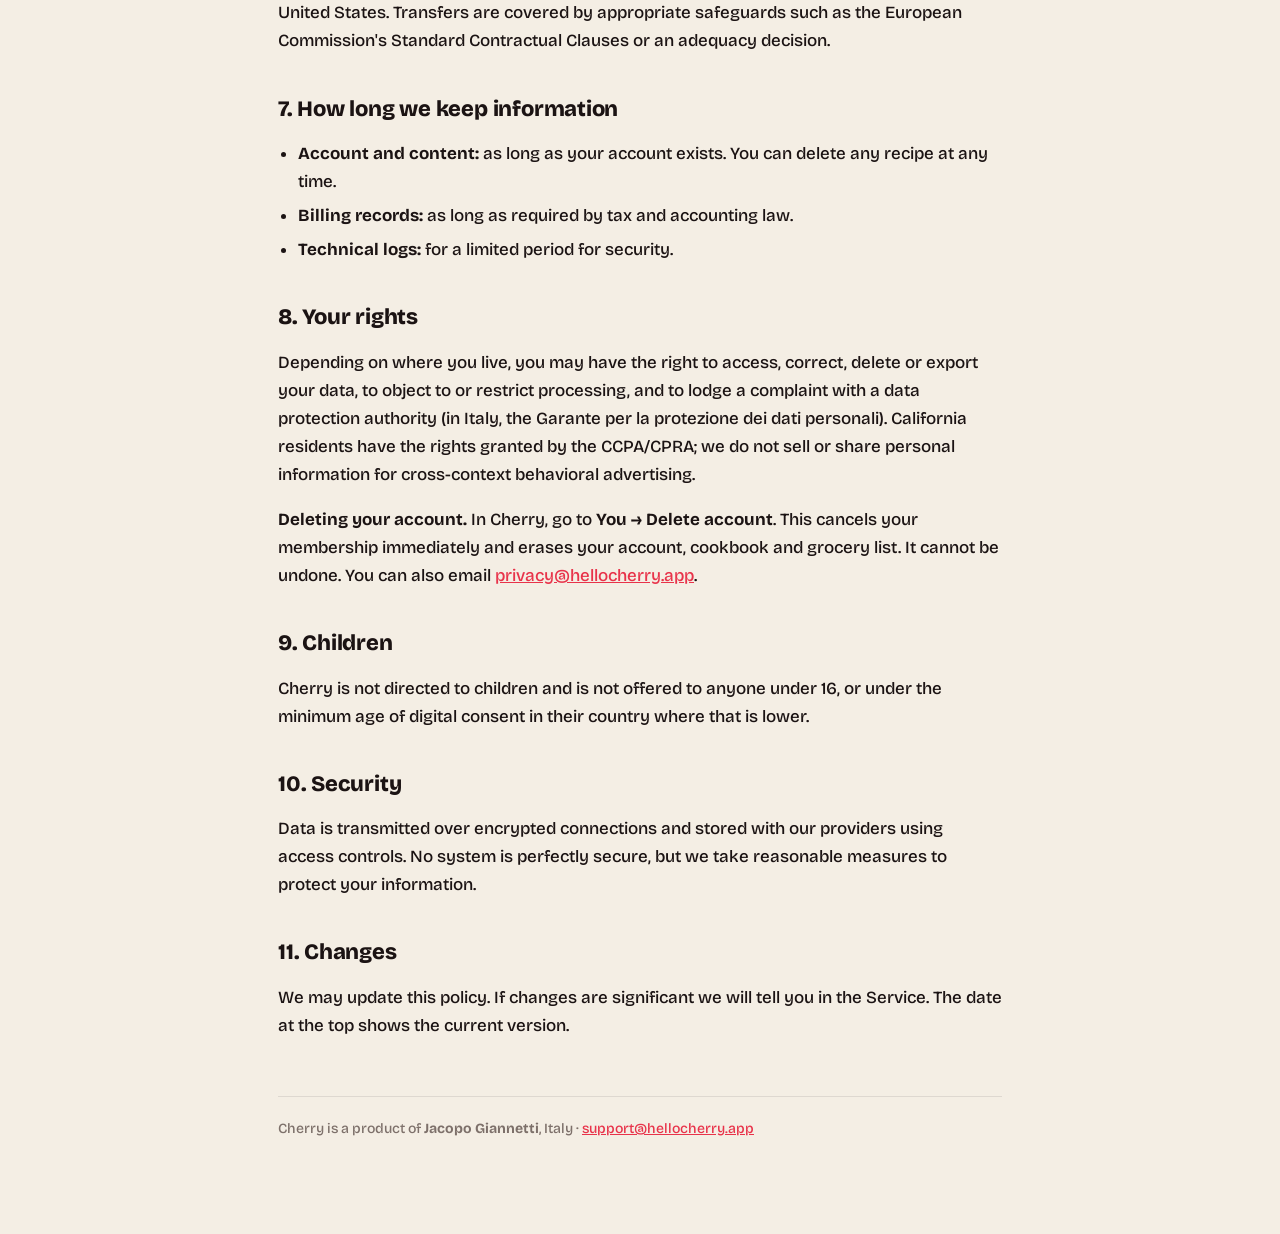
==== commit 14c0aa4a: "Meta Pixel con consenso, verifica dominio, privacy aggiornata Co-Authored-By: Claude Opus 5.5 <norep" ====
--- a/privacy/index.html
+++ b/privacy/index.html
@@ -15,7 +15,7 @@
 <p class="updated">Last updated: 21 November 2026</p>
 
 <p>This Privacy Policy explains how Cherry ("we", "us") collects, uses and shares information when you use Cherry at hellocherry.app (the "Service"), including when you add it to your Home Screen.</p>
-<div class="callout"><strong>The short version.</strong> We store your account, the recipes you import and your grocery list so the Service works on all your devices. Links you paste are read by AI to write the recipe. Payments are handled by Stripe; we never see your full card number. We do not sell your personal data and we show no ads.</div>
+<div class="callout"><strong>The short version.</strong> We store your account, the recipes you import and your grocery list so the Service works on all your devices. Links you paste are read by AI to write the recipe. Payments are handled by Stripe; we never see your full card number. We do not sell your personal data and we show no ads inside Cherry. Only if you accept cookies, we use Meta’s tools to measure which of our ads bring people to Cherry.</div>
 
 <h2>1. Who we are</h2>
 <p>The data controller is Jacopo Giannetti, operating Cherry. Privacy questions: <a href="mailto:privacy@hellocherry.app">privacy@hellocherry.app</a>. Everything else: <a href="mailto:support@hellocherry.app">support@hellocherry.app</a>.</p>
@@ -52,9 +52,14 @@
 <tr><td>Stripe</td><td>Payments and subscription management</td><td>Your email, payment details, subscription</td></tr>
 <tr><td>Render</td><td>Hosting our servers</td><td>Requests to our API</td></tr>
 <tr><td>Cloudflare</td><td>Hosting and delivering the website</td><td>Technical request data</td></tr>
+<tr><td>Meta (only with your consent)</td><td>Measuring our ads: Meta Pixel and Conversions API</td><td>See “Cookies and ad measurement” below</td></tr>
 <tr><td>TikTok, Instagram (Meta)</td><td>Video players in cook mode</td><td>Data their players collect when a video plays</td></tr>
 </tbody></table>
 
+<h2 id="cookies">Cookies and ad measurement</h2>
+<p>We advertise Cherry on Instagram and Facebook. To know which ads work, we use the <strong>Meta Pixel</strong> and Meta’s <strong>Conversions API</strong>, provided by Meta Platforms Ireland Ltd. They run <strong>only if you tap “Accept”</strong> in the cookie banner. If you decline, nothing is sent to Meta, from your browser or from our servers.</p>
+<p>With your consent we share with Meta: the pages you visit on hellocherry.app, when you create an account, start a checkout or subscribe (with the plan and amount), your browser and IP address, Meta’s cookies (<code>_fbp</code>, <code>_fbc</code>) and, for a subscription, your email address, country, postcode and account ID, <strong>hashed</strong> (turned into a one-way code) before they leave our servers. Meta uses this to match the subscription to an ad you saw and to measure and improve our campaigns, under its own <a href="https://www.facebook.com/privacy/policy/">privacy policy</a>. The legal basis is your consent, which you can withdraw at any time: tap <strong>Cookies</strong> at the bottom of our home page, or <strong>Cookie preferences</strong> in your account.</p>
+<p>Apart from these, we only use what the Service needs to work: staying signed in, your settings and your cookie choice, stored on your device.</p>
 <h2>6. International transfers</h2>
 <p>Our providers may process data outside the European Economic Area, including in the United States. Transfers are covered by appropriate safeguards such as the European Commission's Standard Contractual Clauses or an adequacy decision.</p>
 
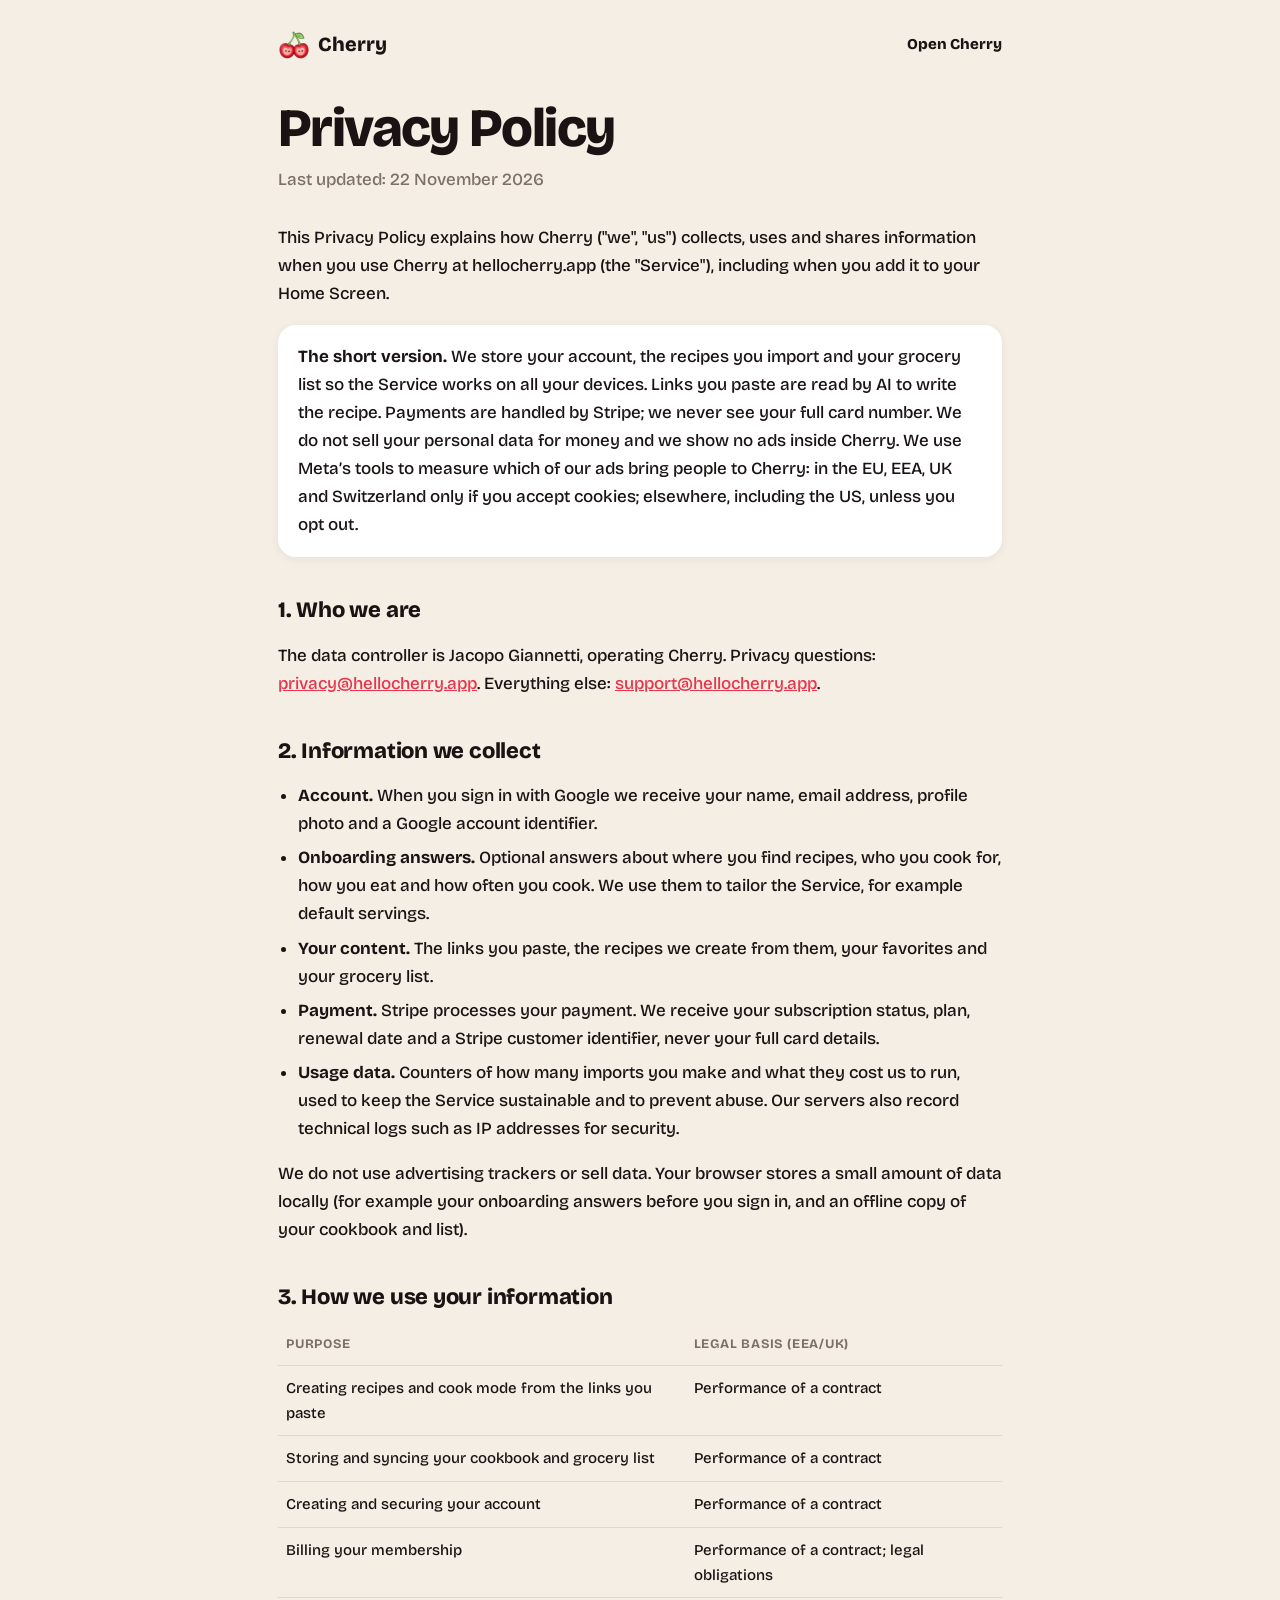
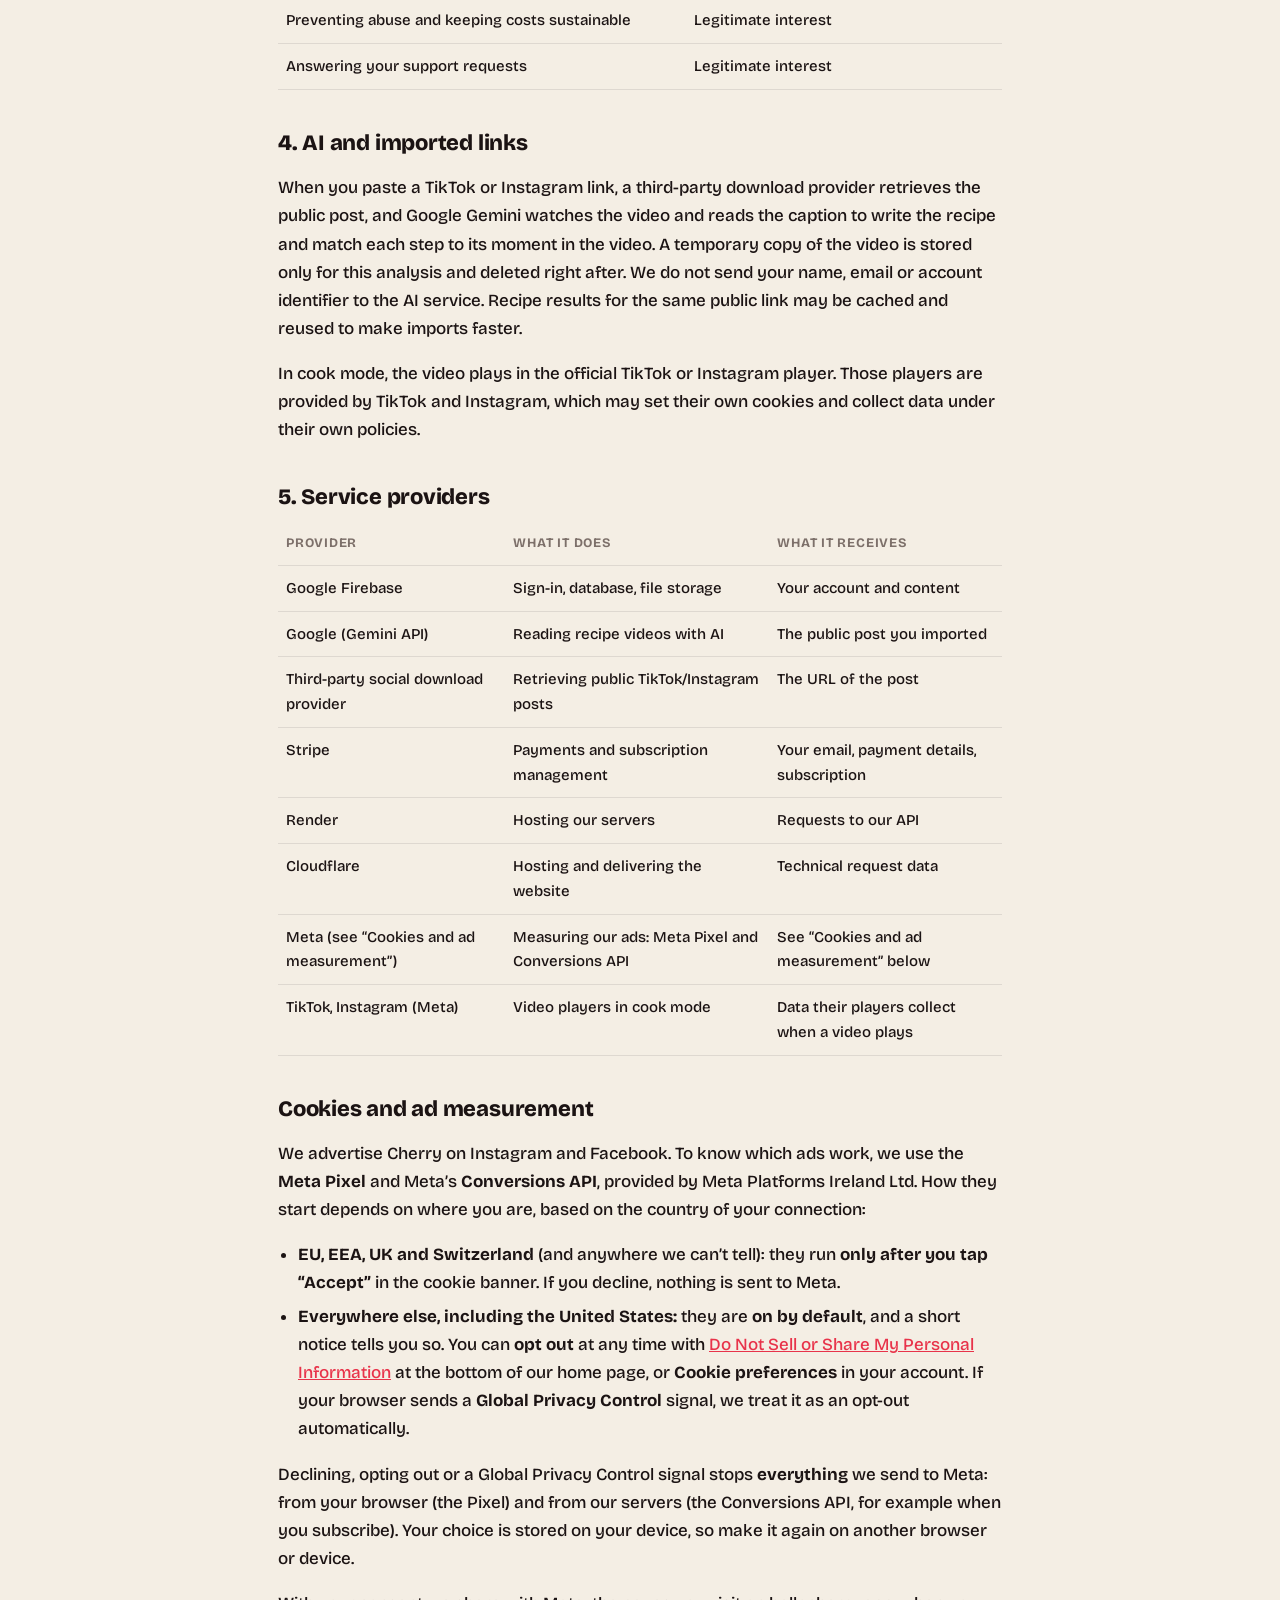
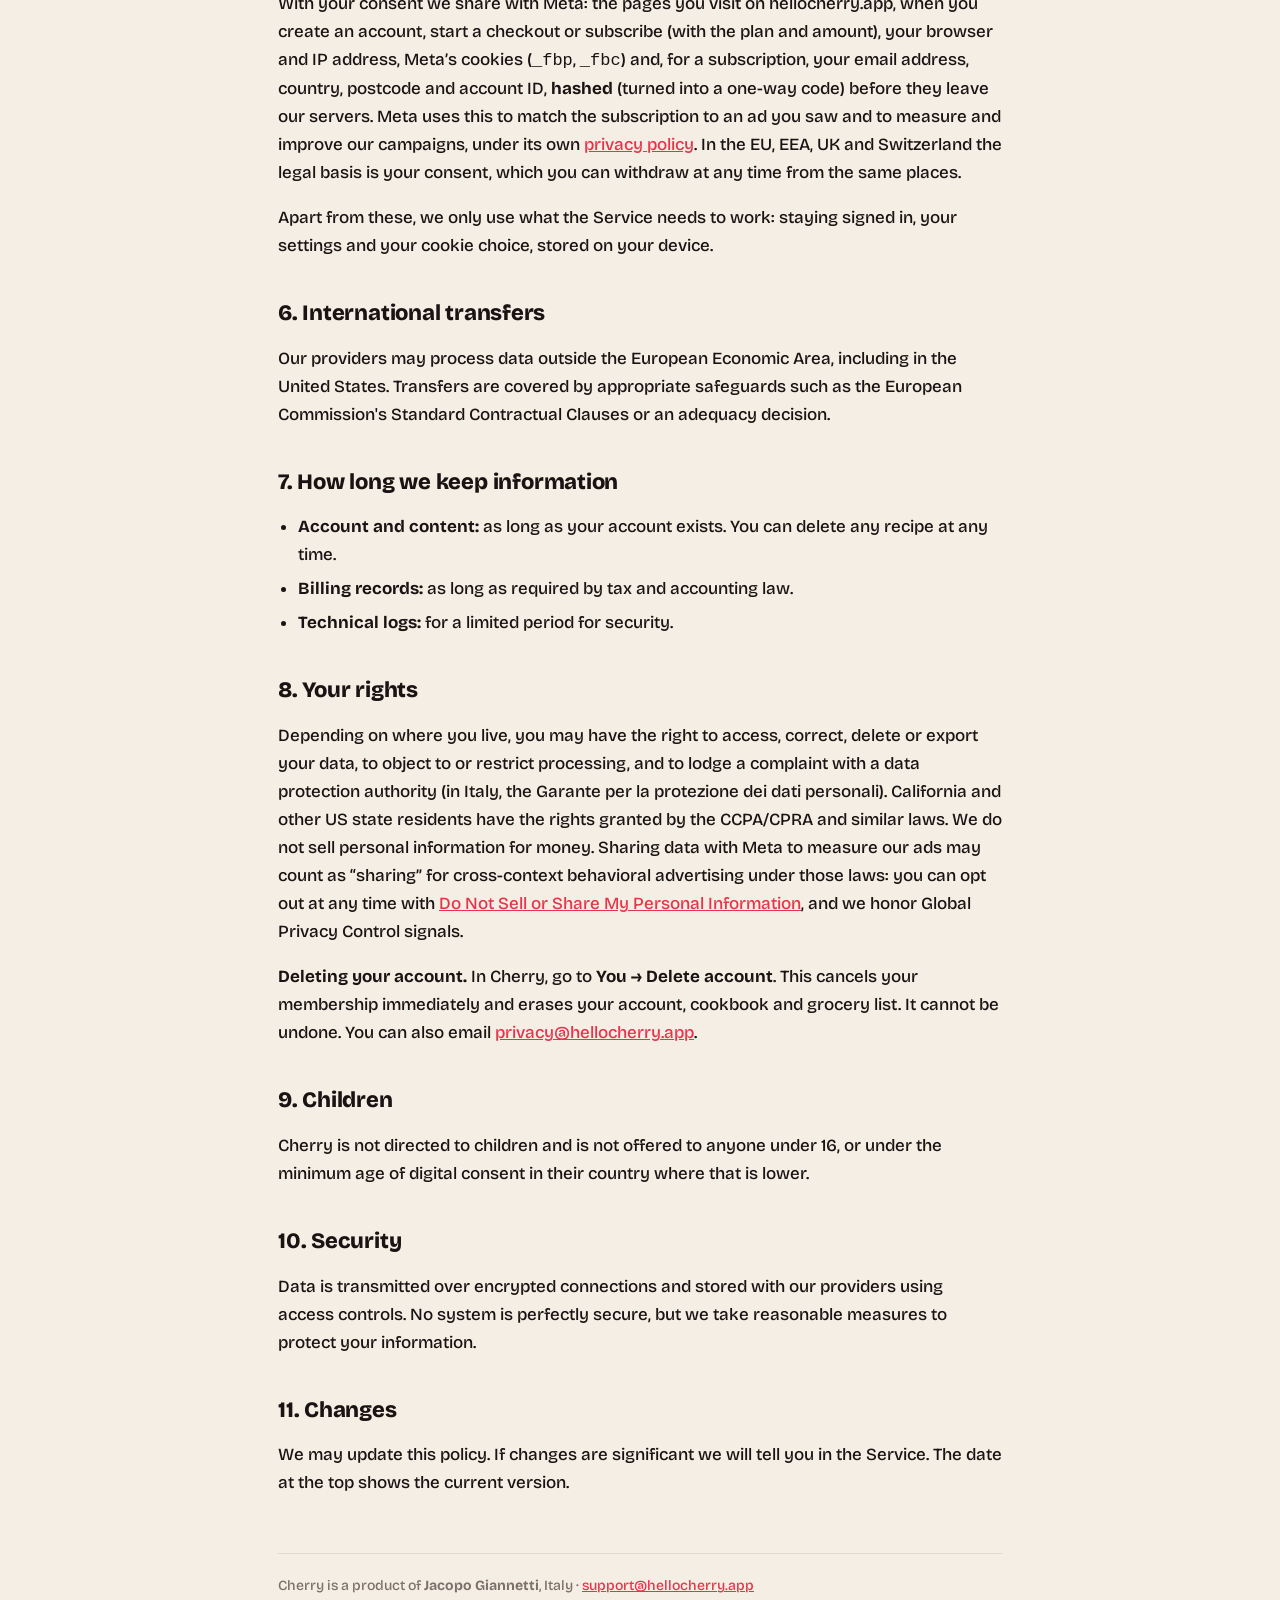
==== commit f72d5dcc: "Consenso Meta: opt-in UE/UK/CH, opt-out USA e resto (avviso piccolo, Do Not Sell or Share, GPC), /ap" ====
--- a/privacy/index.html
+++ b/privacy/index.html
@@ -12,10 +12,10 @@
 <div class="wrap">
 <header><a href="/"><img src="/assets/mascot.png" alt="">Cherry</a><a href="/app/" style="font-size:15px">Open Cherry</a></header>
 <h1>Privacy Policy</h1>
-<p class="updated">Last updated: 21 November 2026</p>
+<p class="updated">Last updated: 22 November 2026</p>
 
 <p>This Privacy Policy explains how Cherry ("we", "us") collects, uses and shares information when you use Cherry at hellocherry.app (the "Service"), including when you add it to your Home Screen.</p>
-<div class="callout"><strong>The short version.</strong> We store your account, the recipes you import and your grocery list so the Service works on all your devices. Links you paste are read by AI to write the recipe. Payments are handled by Stripe; we never see your full card number. We do not sell your personal data and we show no ads inside Cherry. Only if you accept cookies, we use Meta’s tools to measure which of our ads bring people to Cherry.</div>
+<div class="callout"><strong>The short version.</strong> We store your account, the recipes you import and your grocery list so the Service works on all your devices. Links you paste are read by AI to write the recipe. Payments are handled by Stripe; we never see your full card number. We do not sell your personal data for money and we show no ads inside Cherry. We use Meta’s tools to measure which of our ads bring people to Cherry: in the EU, EEA, UK and Switzerland only if you accept cookies; elsewhere, including the US, unless you opt out.</div>
 
 <h2>1. Who we are</h2>
 <p>The data controller is Jacopo Giannetti, operating Cherry. Privacy questions: <a href="mailto:privacy@hellocherry.app">privacy@hellocherry.app</a>. Everything else: <a href="mailto:support@hellocherry.app">support@hellocherry.app</a>.</p>
@@ -52,13 +52,18 @@
 <tr><td>Stripe</td><td>Payments and subscription management</td><td>Your email, payment details, subscription</td></tr>
 <tr><td>Render</td><td>Hosting our servers</td><td>Requests to our API</td></tr>
 <tr><td>Cloudflare</td><td>Hosting and delivering the website</td><td>Technical request data</td></tr>
-<tr><td>Meta (only with your consent)</td><td>Measuring our ads: Meta Pixel and Conversions API</td><td>See “Cookies and ad measurement” below</td></tr>
+<tr><td>Meta (see “Cookies and ad measurement”)</td><td>Measuring our ads: Meta Pixel and Conversions API</td><td>See “Cookies and ad measurement” below</td></tr>
 <tr><td>TikTok, Instagram (Meta)</td><td>Video players in cook mode</td><td>Data their players collect when a video plays</td></tr>
 </tbody></table>
 
 <h2 id="cookies">Cookies and ad measurement</h2>
-<p>We advertise Cherry on Instagram and Facebook. To know which ads work, we use the <strong>Meta Pixel</strong> and Meta’s <strong>Conversions API</strong>, provided by Meta Platforms Ireland Ltd. They run <strong>only if you tap “Accept”</strong> in the cookie banner. If you decline, nothing is sent to Meta, from your browser or from our servers.</p>
-<p>With your consent we share with Meta: the pages you visit on hellocherry.app, when you create an account, start a checkout or subscribe (with the plan and amount), your browser and IP address, Meta’s cookies (<code>_fbp</code>, <code>_fbc</code>) and, for a subscription, your email address, country, postcode and account ID, <strong>hashed</strong> (turned into a one-way code) before they leave our servers. Meta uses this to match the subscription to an ad you saw and to measure and improve our campaigns, under its own <a href="https://www.facebook.com/privacy/policy/">privacy policy</a>. The legal basis is your consent, which you can withdraw at any time: tap <strong>Cookies</strong> at the bottom of our home page, or <strong>Cookie preferences</strong> in your account.</p>
+<p>We advertise Cherry on Instagram and Facebook. To know which ads work, we use the <strong>Meta Pixel</strong> and Meta’s <strong>Conversions API</strong>, provided by Meta Platforms Ireland Ltd. How they start depends on where you are, based on the country of your connection:</p>
+<ul>
+<li><strong>EU, EEA, UK and Switzerland</strong> (and anywhere we can’t tell): they run <strong>only after you tap “Accept”</strong> in the cookie banner. If you decline, nothing is sent to Meta.</li>
+<li><strong>Everywhere else, including the United States:</strong> they are <strong>on by default</strong>, and a short notice tells you so. You can <strong>opt out</strong> at any time with <a href="/#do-not-sell">Do Not Sell or Share My Personal Information</a> at the bottom of our home page, or <strong>Cookie preferences</strong> in your account. If your browser sends a <strong>Global Privacy Control</strong> signal, we treat it as an opt-out automatically.</li>
+</ul>
+<p>Declining, opting out or a Global Privacy Control signal stops <strong>everything</strong> we send to Meta: from your browser (the Pixel) and from our servers (the Conversions API, for example when you subscribe). Your choice is stored on your device, so make it again on another browser or device.</p>
+<p>With your consent we share with Meta: the pages you visit on hellocherry.app, when you create an account, start a checkout or subscribe (with the plan and amount), your browser and IP address, Meta’s cookies (<code>_fbp</code>, <code>_fbc</code>) and, for a subscription, your email address, country, postcode and account ID, <strong>hashed</strong> (turned into a one-way code) before they leave our servers. Meta uses this to match the subscription to an ad you saw and to measure and improve our campaigns, under its own <a href="https://www.facebook.com/privacy/policy/">privacy policy</a>. In the EU, EEA, UK and Switzerland the legal basis is your consent, which you can withdraw at any time from the same places.</p>
 <p>Apart from these, we only use what the Service needs to work: staying signed in, your settings and your cookie choice, stored on your device.</p>
 <h2>6. International transfers</h2>
 <p>Our providers may process data outside the European Economic Area, including in the United States. Transfers are covered by appropriate safeguards such as the European Commission's Standard Contractual Clauses or an adequacy decision.</p>
@@ -71,7 +76,7 @@
 </ul>
 
 <h2>8. Your rights</h2>
-<p>Depending on where you live, you may have the right to access, correct, delete or export your data, to object to or restrict processing, and to lodge a complaint with a data protection authority (in Italy, the Garante per la protezione dei dati personali). California residents have the rights granted by the CCPA/CPRA; we do not sell or share personal information for cross-context behavioral advertising.</p>
+<p>Depending on where you live, you may have the right to access, correct, delete or export your data, to object to or restrict processing, and to lodge a complaint with a data protection authority (in Italy, the Garante per la protezione dei dati personali). California and other US state residents have the rights granted by the CCPA/CPRA and similar laws. We do not sell personal information for money. Sharing data with Meta to measure our ads may count as “sharing” for cross-context behavioral advertising under those laws: you can opt out at any time with <a href="/#do-not-sell">Do Not Sell or Share My Personal Information</a>, and we honor Global Privacy Control signals.</p>
 <p><strong>Deleting your account.</strong> In Cherry, go to <strong>You → Delete account</strong>. This cancels your membership immediately and erases your account, cookbook and grocery list. It cannot be undone. You can also email <a href="mailto:privacy@hellocherry.app">privacy@hellocherry.app</a>.</p>
 
 <h2>9. Children</h2>
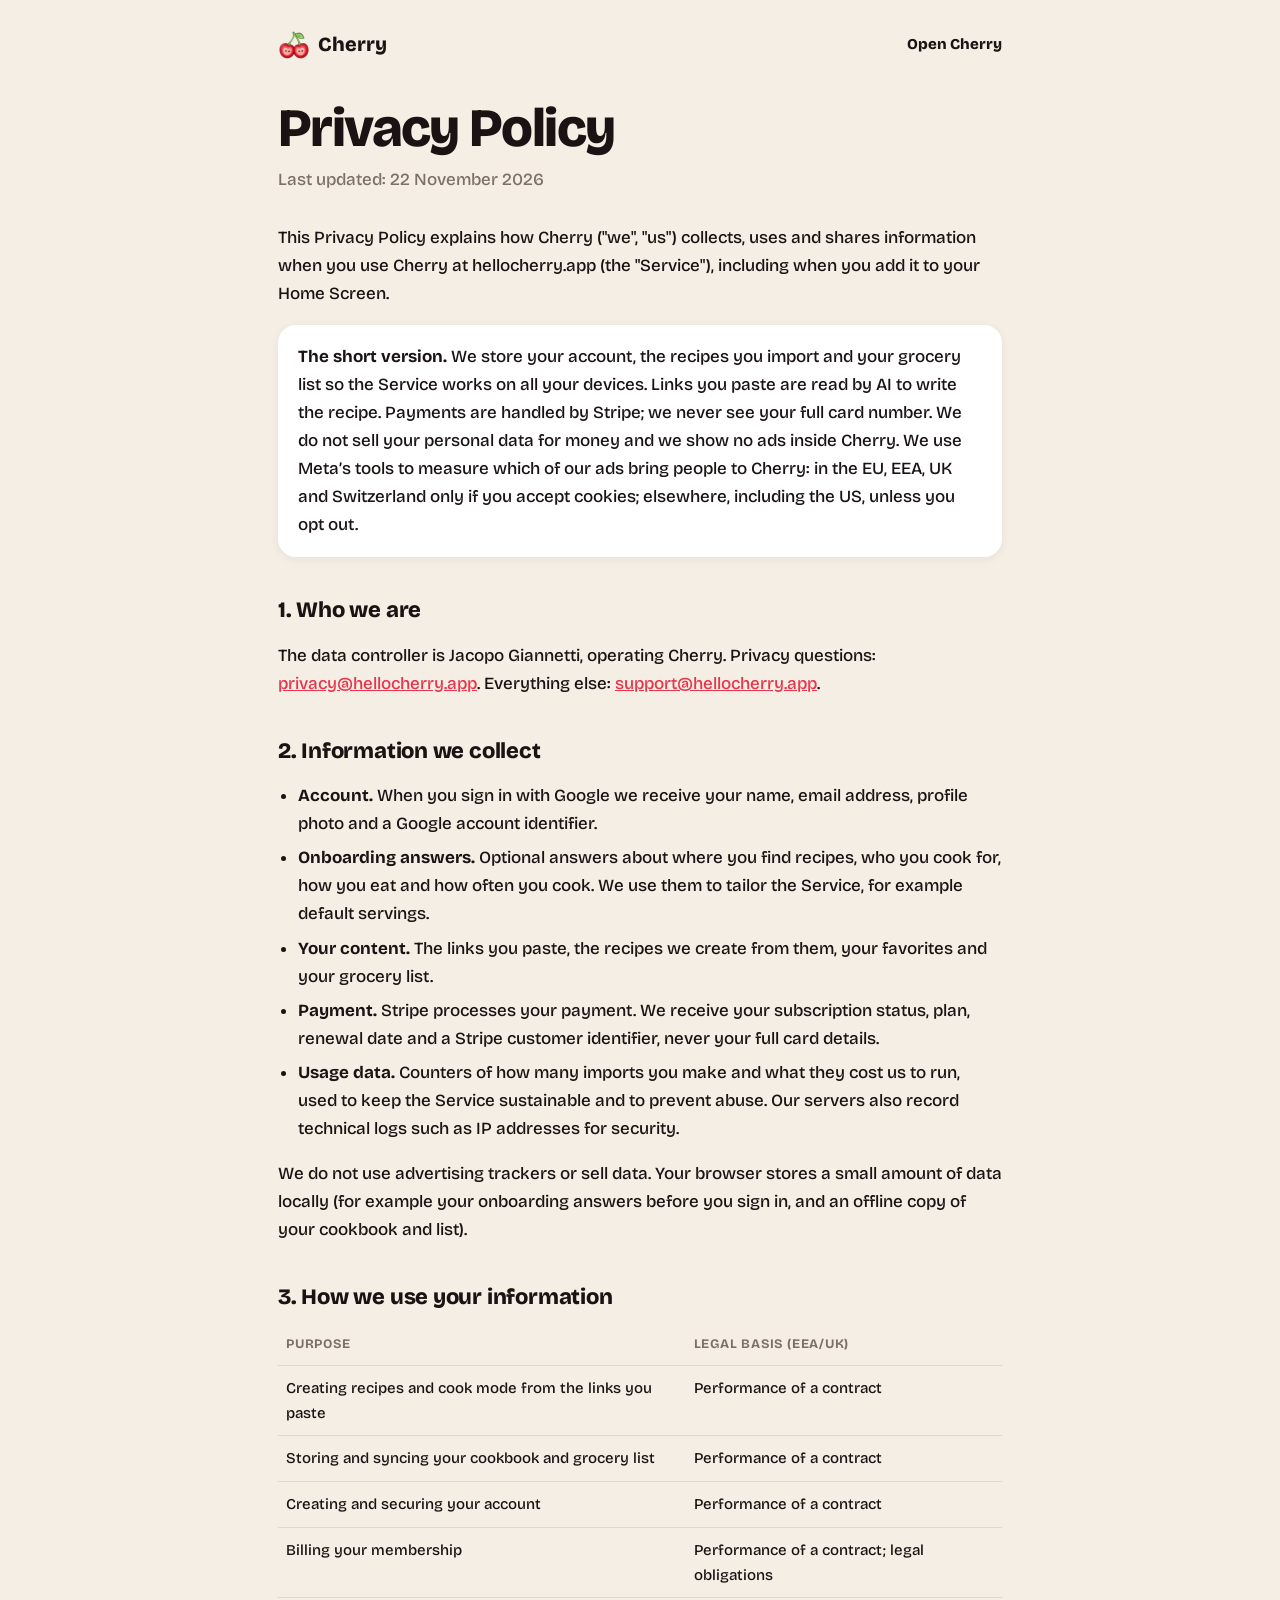
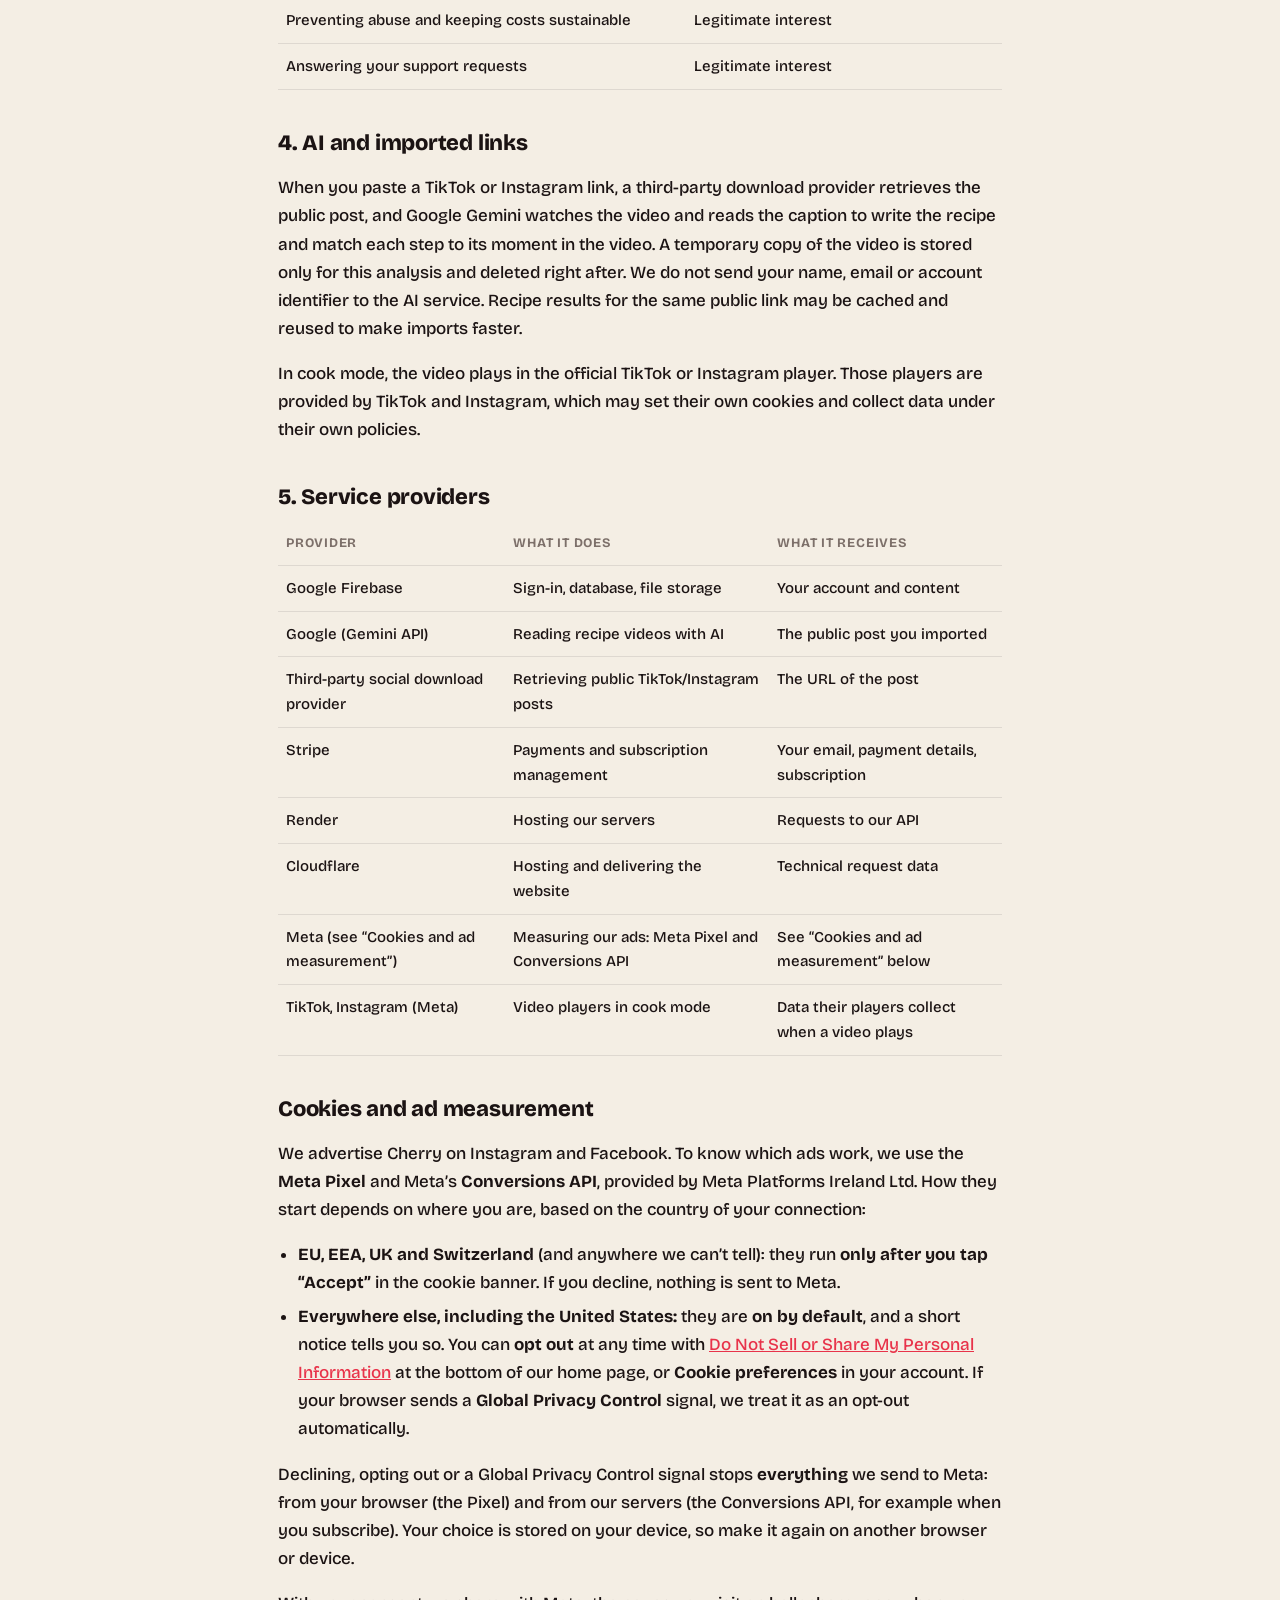
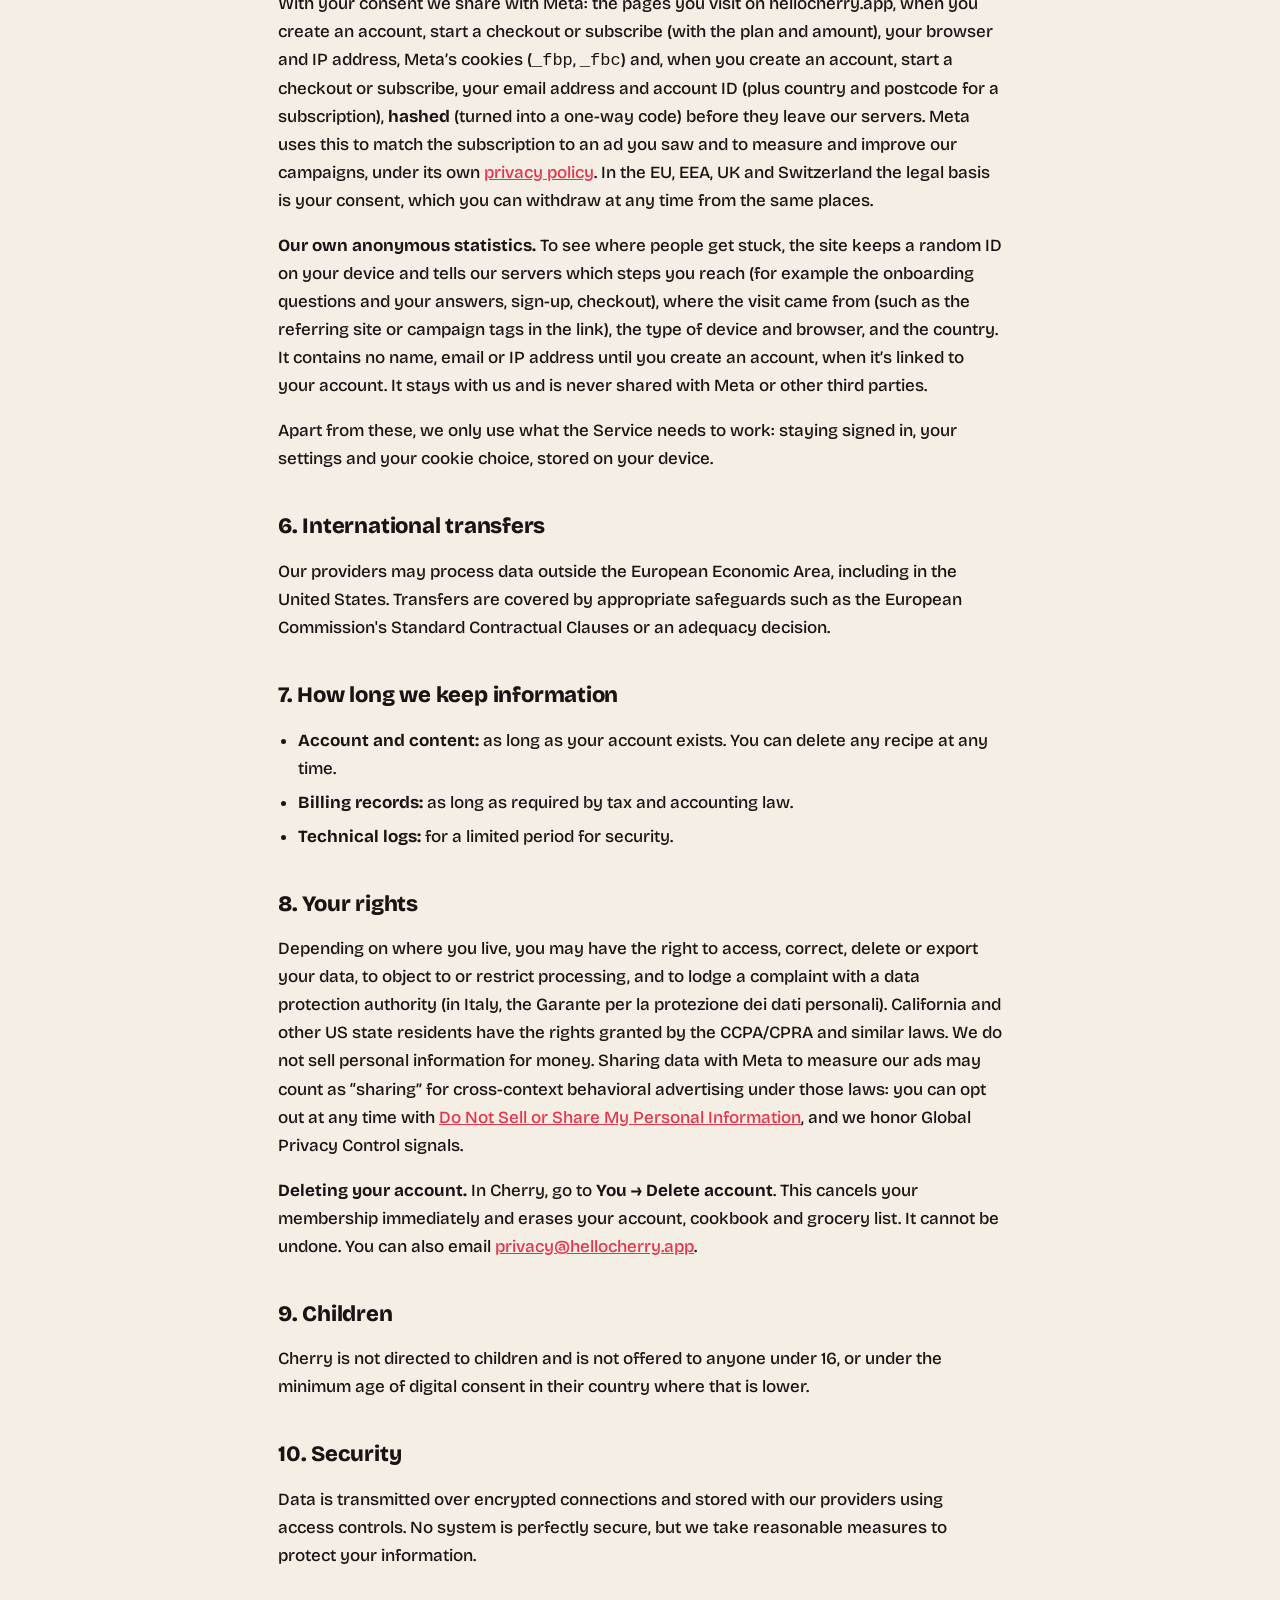
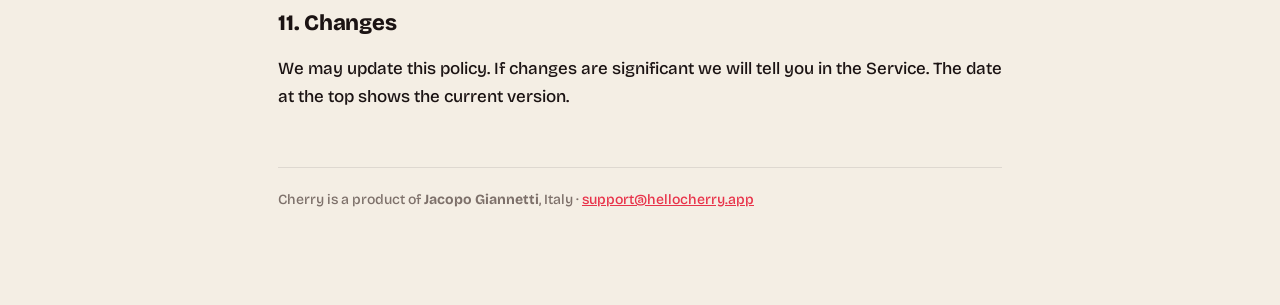
==== commit b8360057: "Statistiche anonime del percorso (visita → onboarding → account → paywall → checkout → pagato) per l" ====
--- a/privacy/index.html
+++ b/privacy/index.html
@@ -63,7 +63,8 @@
 <li><strong>Everywhere else, including the United States:</strong> they are <strong>on by default</strong>, and a short notice tells you so. You can <strong>opt out</strong> at any time with <a href="/#do-not-sell">Do Not Sell or Share My Personal Information</a> at the bottom of our home page, or <strong>Cookie preferences</strong> in your account. If your browser sends a <strong>Global Privacy Control</strong> signal, we treat it as an opt-out automatically.</li>
 </ul>
 <p>Declining, opting out or a Global Privacy Control signal stops <strong>everything</strong> we send to Meta: from your browser (the Pixel) and from our servers (the Conversions API, for example when you subscribe). Your choice is stored on your device, so make it again on another browser or device.</p>
-<p>With your consent we share with Meta: the pages you visit on hellocherry.app, when you create an account, start a checkout or subscribe (with the plan and amount), your browser and IP address, Meta’s cookies (<code>_fbp</code>, <code>_fbc</code>) and, for a subscription, your email address, country, postcode and account ID, <strong>hashed</strong> (turned into a one-way code) before they leave our servers. Meta uses this to match the subscription to an ad you saw and to measure and improve our campaigns, under its own <a href="https://www.facebook.com/privacy/policy/">privacy policy</a>. In the EU, EEA, UK and Switzerland the legal basis is your consent, which you can withdraw at any time from the same places.</p>
+<p>With your consent we share with Meta: the pages you visit on hellocherry.app, when you create an account, start a checkout or subscribe (with the plan and amount), your browser and IP address, Meta’s cookies (<code>_fbp</code>, <code>_fbc</code>) and, when you create an account, start a checkout or subscribe, your email address and account ID (plus country and postcode for a subscription), <strong>hashed</strong> (turned into a one-way code) before they leave our servers. Meta uses this to match the subscription to an ad you saw and to measure and improve our campaigns, under its own <a href="https://www.facebook.com/privacy/policy/">privacy policy</a>. In the EU, EEA, UK and Switzerland the legal basis is your consent, which you can withdraw at any time from the same places.</p>
+<p><strong>Our own anonymous statistics.</strong> To see where people get stuck, the site keeps a random ID on your device and tells our servers which steps you reach (for example the onboarding questions and your answers, sign-up, checkout), where the visit came from (such as the referring site or campaign tags in the link), the type of device and browser, and the country. It contains no name, email or IP address until you create an account, when it’s linked to your account. It stays with us and is never shared with Meta or other third parties.</p>
 <p>Apart from these, we only use what the Service needs to work: staying signed in, your settings and your cookie choice, stored on your device.</p>
 <h2>6. International transfers</h2>
 <p>Our providers may process data outside the European Economic Area, including in the United States. Transfers are covered by appropriate safeguards such as the European Commission's Standard Contractual Clauses or an adequacy decision.</p>
